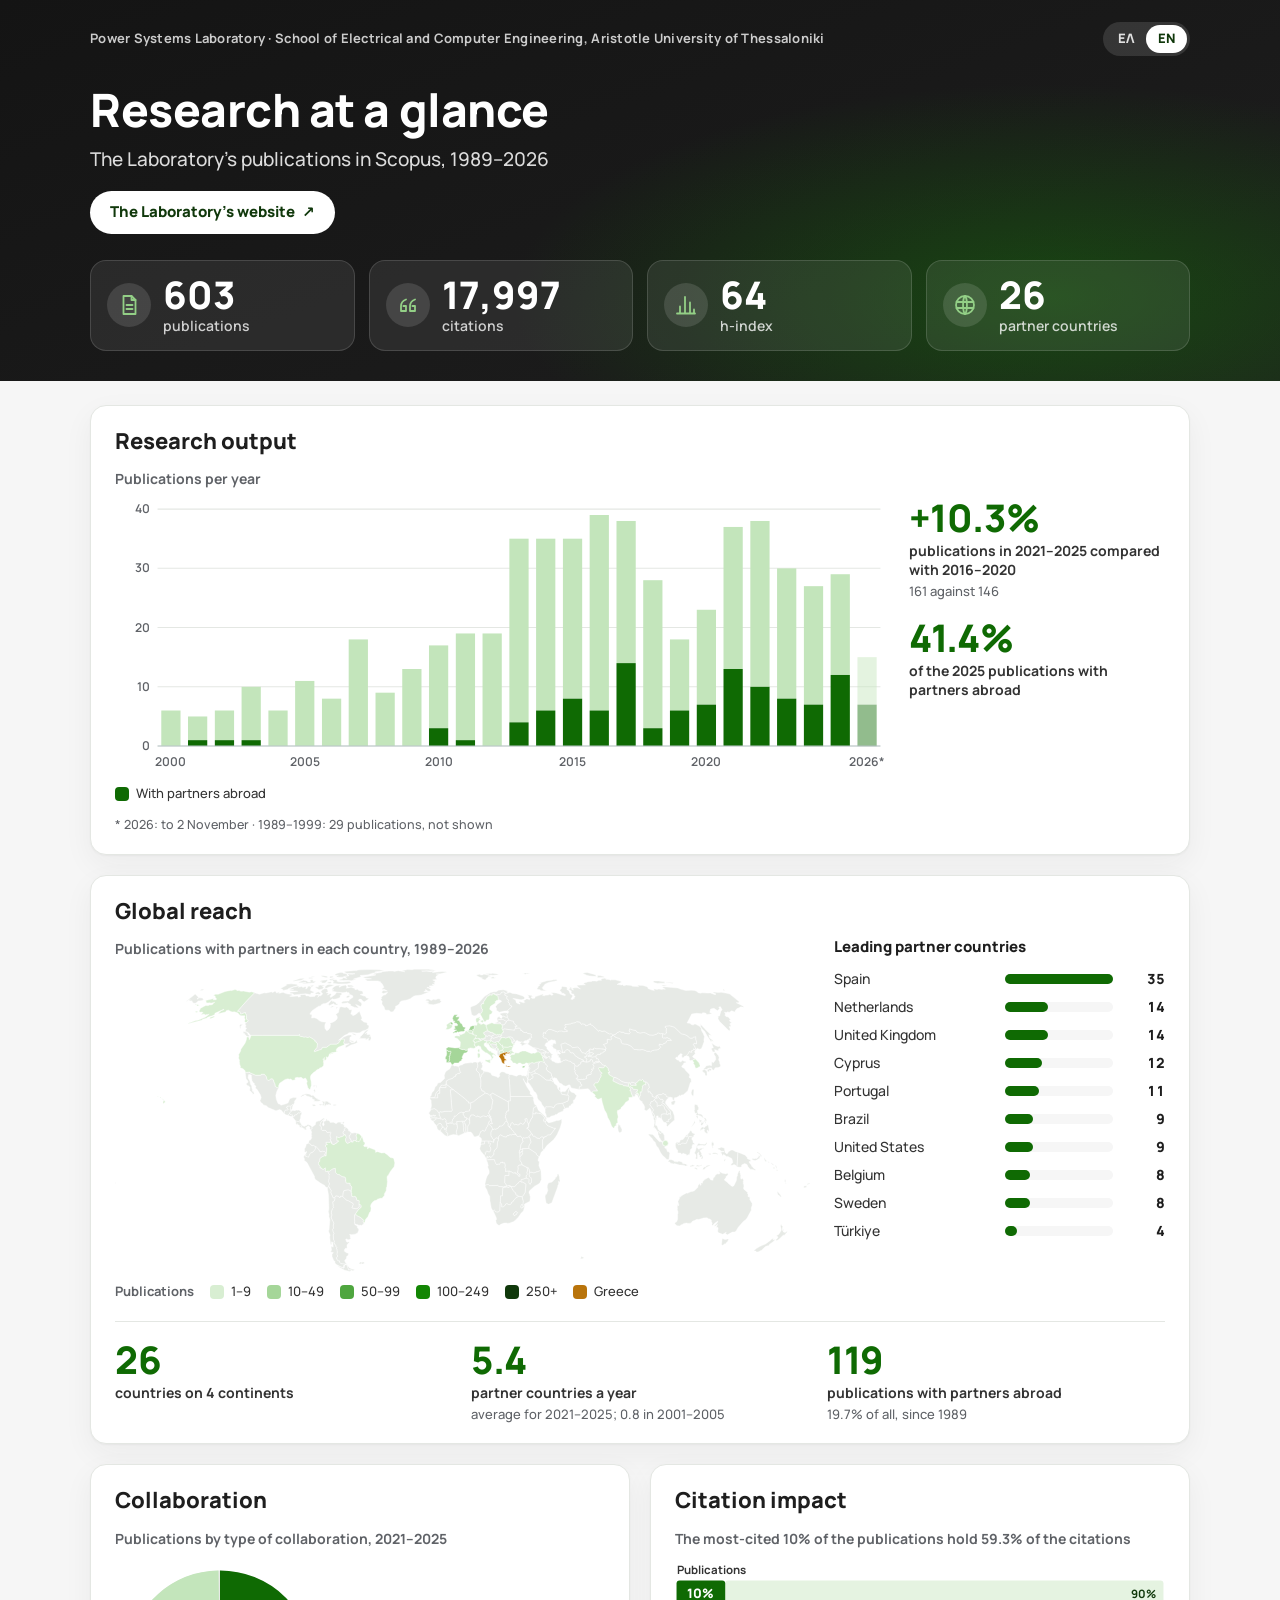
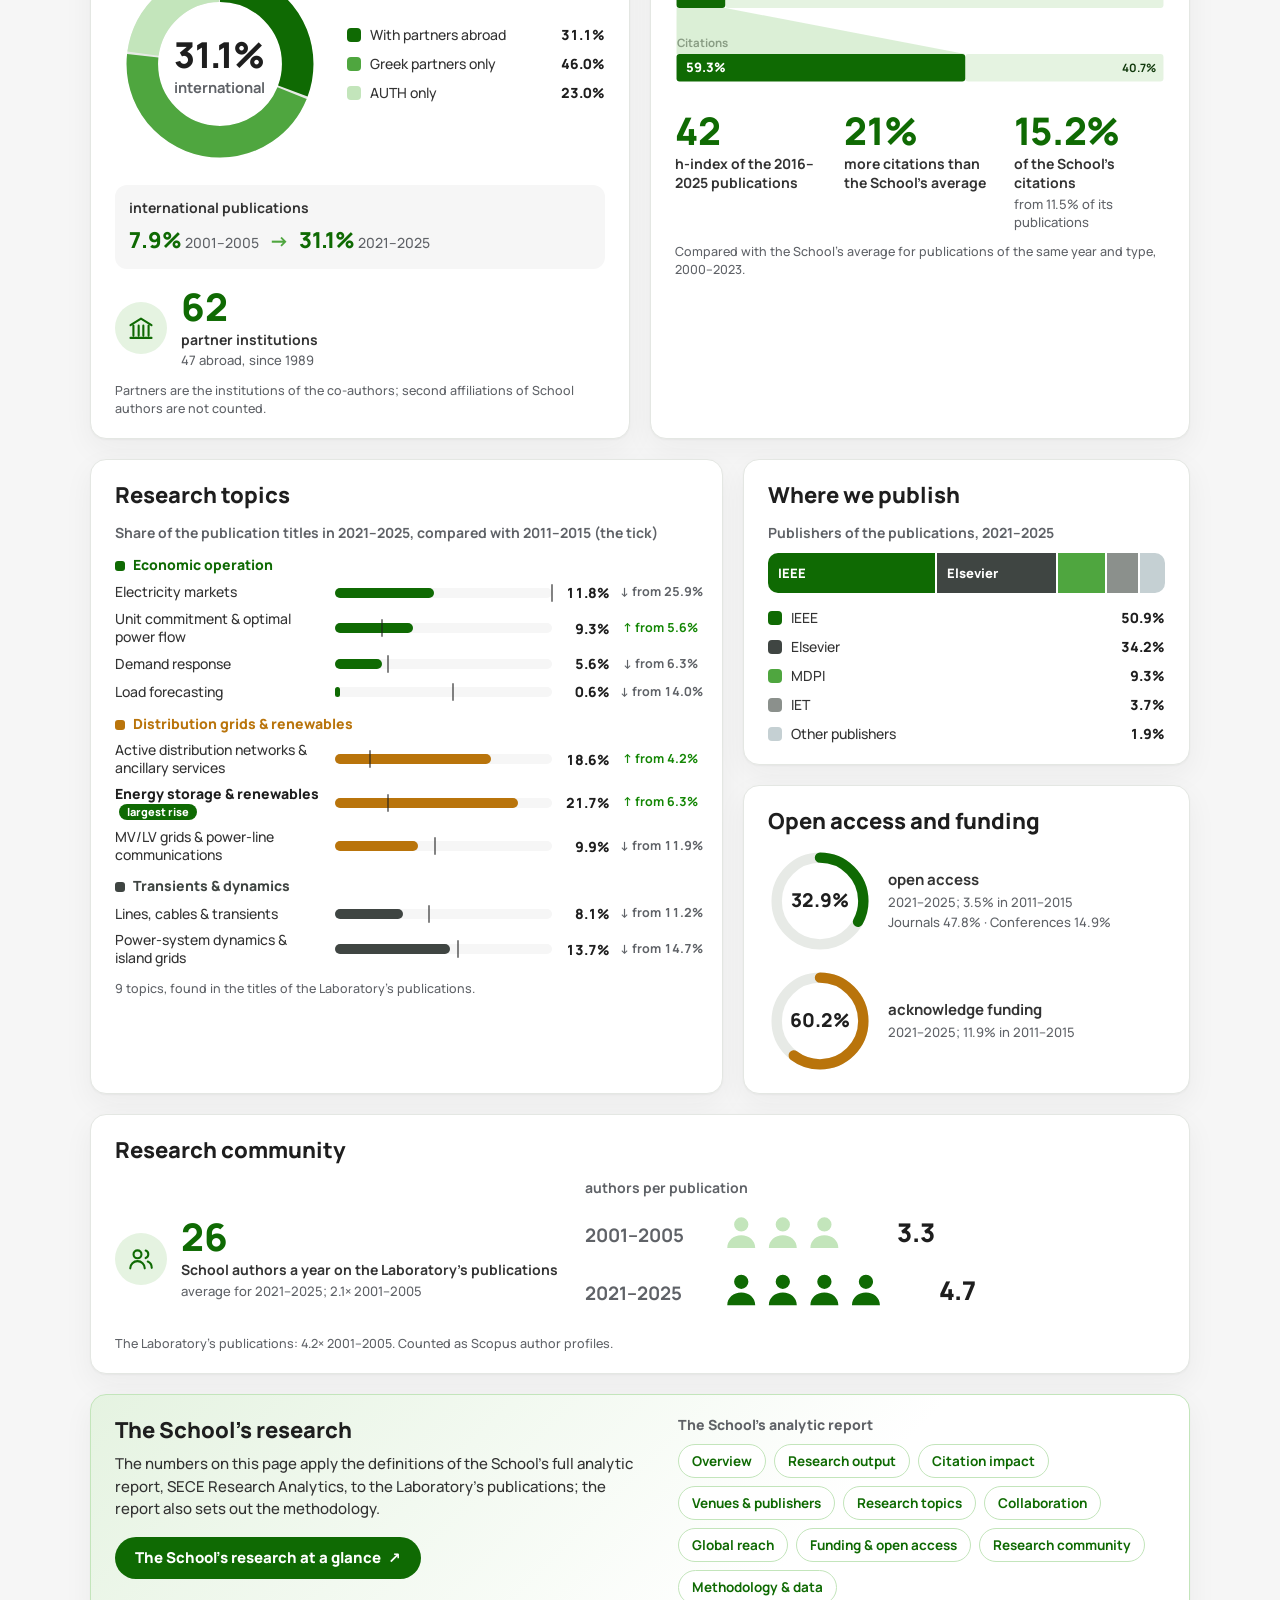
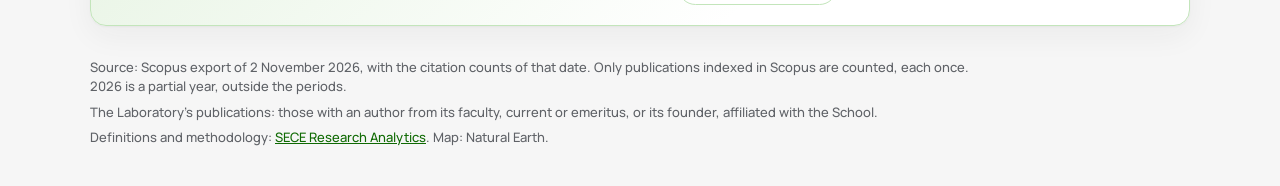
==== en/index.html @ d6719a48 "Publish the Power Systems Laboratory's Research at a glance page (Scopus export of 2 November 2026)" ====
<!doctype html>
<html lang="en" data-el="../" data-en="./" data-glance="psl">
<head>
<meta charset="utf-8">
<meta name="viewport" content="width=device-width, initial-scale=1">
<title>Research at a glance · Power Systems Laboratory, AUTH</title>
<meta name="description" content="The research of the Power Systems Laboratory, Aristotle University of Thessaloniki, in numbers: publications, citations, collaboration, topics and open access, from Scopus data.">
<link rel="canonical" href="https://georgekrd.github.io/PSL-Research-at-a-glance/en/">
<link rel="alternate" hreflang="el" href="https://georgekrd.github.io/PSL-Research-at-a-glance/">
<link rel="alternate" hreflang="en" href="https://georgekrd.github.io/PSL-Research-at-a-glance/en/">
<link rel="alternate" hreflang="x-default" href="https://georgekrd.github.io/PSL-Research-at-a-glance/">
<meta property="og:type" content="website">
<meta property="og:title" content="Research at a glance · Power Systems Laboratory, AUTH">
<meta property="og:description" content="The research of the Power Systems Laboratory, Aristotle University of Thessaloniki, in numbers: publications, citations, collaboration, topics and open access, from Scopus data.">
<meta property="og:url" content="https://georgekrd.github.io/PSL-Research-at-a-glance/en/">
<meta name="theme-color" content="#1e1e1e">
<link rel="icon" href="../assets/favicon.svg" type="image/svg+xml">
<link rel="stylesheet" href="../assets/glance.css">
<link rel="stylesheet" href="../assets/theme.css"><script>
/* ?lang=el or ?lang=en opens that language; ?embed=1 drops the page title (for a page that embeds this one). */
(function () {
  var q = new URLSearchParams(location.search), want = q.get("lang"), root = document.documentElement;
  if ((want === "el" || want === "en") && want !== root.lang) {
    q.delete("lang");
    var s = q.toString();
    location.replace(new URL(root.getAttribute("data-" + want), location.href).href + (s ? "?" + s : "") + location.hash);
  }
  if (q.get("embed") === "1") root.className += " embed";
})();
</script>
</head>
<body>
<header class="hero">
  <div class="wrap">
    <div class="hero-bar">
      <p class="eyebrow">Power Systems Laboratory · School of Electrical and Computer Engineering, Aristotle University of Thessaloniki</p>
      <nav class="lang-switch" aria-label="Language">
        <a href="../" hreflang="el" lang="el">ΕΛ</a>
        <a href="./" hreflang="en" lang="en" aria-current="page">EN</a>
      </nav>
    </div>
    <div class="hero-title">
      <h1>Research at a glance</h1>
      <p class="lead">The Laboratory&#39;s publications in Scopus, 1989–2026</p>
      <a class="btn btn-hero" href="https://power.ece.auth.gr/en/home-english/" target="_blank" rel="noopener">The Laboratory&#39;s website<span aria-hidden="true"> ↗</span></a>
    </div>
    <ul class="kpis">
      <li class="kpi"><span class="kpi-icon" aria-hidden="true"><svg viewBox="0 0 24 24" fill="none" stroke="currentColor" stroke-width="1.8" stroke-linecap="round" stroke-linejoin="round"><path d="M6.5 3h8l4 4v14h-12z"/><path d="M14.5 3v4h4M9.5 12h6M9.5 16h6"/></svg></span><span class="kpi-value">603</span><span class="kpi-label">publications</span></li>
      <li class="kpi"><span class="kpi-icon" aria-hidden="true"><svg viewBox="0 0 24 24" fill="none" stroke="currentColor" stroke-width="1.8" stroke-linecap="round" stroke-linejoin="round"><path d="M10 6.5C6.9 7.6 5 10 5 13.3V18h5v-5H7.4M19 6.5c-3.1 1.1-5 3.5-5 6.8V18h5v-5h-2.6"/></svg></span><span class="kpi-value">17,997</span><span class="kpi-label">citations</span></li>
      <li class="kpi"><span class="kpi-icon" aria-hidden="true"><svg viewBox="0 0 24 24" fill="none" stroke="currentColor" stroke-width="1.8" stroke-linecap="round" stroke-linejoin="round"><path d="M3 20.5h18M6 20.5v-7M11 20.5V4M16 20.5v-11M20 20.5v-4"/></svg></span><span class="kpi-value">64</span><span class="kpi-label">h-index</span></li>
      <li class="kpi"><span class="kpi-icon" aria-hidden="true"><svg viewBox="0 0 24 24" fill="none" stroke="currentColor" stroke-width="1.8" stroke-linecap="round" stroke-linejoin="round"><circle cx="12" cy="12" r="9"/><path d="M3.5 9h17M3.5 15h17M12 3c2.6 2.6 2.6 15.4 0 18M12 3c-2.6 2.6-2.6 15.4 0 18"/></svg></span><span class="kpi-value">26</span><span class="kpi-label">partner countries</span></li>
    </ul>
  </div>
</header>

<main class="wrap grid">
  <section class="card span-12" id="output" aria-labelledby="h-output">
    <div class="card-head"><h2 id="h-output">Research output</h2></div>
    <div class="split split-output">
      <figure class="figure">
        <figcaption class="fig-title">Publications per year</figcaption>
        <svg class="chart chart-years" viewBox="0 0 760 272" role="img" aria-label="Publications per year" xmlns="http://www.w3.org/2000/svg"><line class="gridline" x1="42" x2="756" y1="244.0" y2="244.0"/><text class="tick" x="35" y="248.0" text-anchor="end">0</text><line class="gridline" x1="42" x2="756" y1="185.5" y2="185.5"/><text class="tick" x="35" y="189.5" text-anchor="end">10</text><line class="gridline" x1="42" x2="756" y1="127.0" y2="127.0"/><text class="tick" x="35" y="131.0" text-anchor="end">20</text><line class="gridline" x1="42" x2="756" y1="68.5" y2="68.5"/><text class="tick" x="35" y="72.5" text-anchor="end">30</text><line class="gridline" x1="42" x2="756" y1="10.0" y2="10.0"/><text class="tick" x="35" y="14.0" text-anchor="end">40</text><g class="bar"><title>2000: 6 publications, 0 with partners abroad (0.0%)</title><rect class="rest" x="45.7" y="208.9" width="19.0" height="35.1"/><rect class="intl" x="45.7" y="244.0" width="19.0" height="0.0"/></g><text class="tick" x="55.2" y="264" text-anchor="middle">2000</text><g class="bar"><title>2001: 5 publications, 1 with partners abroad (20.0%)</title><rect class="rest" x="72.1" y="214.8" width="19.0" height="23.4"/><rect class="intl" x="72.1" y="238.2" width="19.0" height="5.8"/></g><g class="bar"><title>2002: 6 publications, 1 with partners abroad (16.7%)</title><rect class="rest" x="98.6" y="208.9" width="19.0" height="29.2"/><rect class="intl" x="98.6" y="238.2" width="19.0" height="5.8"/></g><g class="bar"><title>2003: 10 publications, 1 with partners abroad (10.0%)</title><rect class="rest" x="125.0" y="185.5" width="19.0" height="52.6"/><rect class="intl" x="125.0" y="238.2" width="19.0" height="5.8"/></g><g class="bar"><title>2004: 6 publications, 0 with partners abroad (0.0%)</title><rect class="rest" x="151.5" y="208.9" width="19.0" height="35.1"/><rect class="intl" x="151.5" y="244.0" width="19.0" height="0.0"/></g><g class="bar"><title>2005: 11 publications, 0 with partners abroad (0.0%)</title><rect class="rest" x="177.9" y="179.7" width="19.0" height="64.3"/><rect class="intl" x="177.9" y="244.0" width="19.0" height="0.0"/></g><text class="tick minor" x="187.4" y="264" text-anchor="middle">2005</text><g class="bar"><title>2006: 8 publications, 0 with partners abroad (0.0%)</title><rect class="rest" x="204.4" y="197.2" width="19.0" height="46.8"/><rect class="intl" x="204.4" y="244.0" width="19.0" height="0.0"/></g><g class="bar"><title>2007: 18 publications, 0 with partners abroad (0.0%)</title><rect class="rest" x="230.8" y="138.7" width="19.0" height="105.3"/><rect class="intl" x="230.8" y="244.0" width="19.0" height="0.0"/></g><g class="bar"><title>2008: 9 publications, 0 with partners abroad (0.0%)</title><rect class="rest" x="257.3" y="191.3" width="19.0" height="52.6"/><rect class="intl" x="257.3" y="244.0" width="19.0" height="0.0"/></g><g class="bar"><title>2009: 13 publications, 0 with partners abroad (0.0%)</title><rect class="rest" x="283.7" y="167.9" width="19.0" height="76.0"/><rect class="intl" x="283.7" y="244.0" width="19.0" height="0.0"/></g><g class="bar"><title>2010: 17 publications, 3 with partners abroad (17.6%)</title><rect class="rest" x="310.1" y="144.6" width="19.0" height="81.9"/><rect class="intl" x="310.1" y="226.4" width="19.0" height="17.6"/></g><text class="tick" x="319.7" y="264" text-anchor="middle">2010</text><g class="bar"><title>2011: 19 publications, 1 with partners abroad (5.3%)</title><rect class="rest" x="336.6" y="132.8" width="19.0" height="105.3"/><rect class="intl" x="336.6" y="238.2" width="19.0" height="5.8"/></g><g class="bar"><title>2012: 19 publications, 0 with partners abroad (0.0%)</title><rect class="rest" x="363.0" y="132.8" width="19.0" height="111.2"/><rect class="intl" x="363.0" y="244.0" width="19.0" height="0.0"/></g><g class="bar"><title>2013: 35 publications, 4 with partners abroad (11.4%)</title><rect class="rest" x="389.5" y="39.2" width="19.0" height="181.3"/><rect class="intl" x="389.5" y="220.6" width="19.0" height="23.4"/></g><g class="bar"><title>2014: 35 publications, 6 with partners abroad (17.1%)</title><rect class="rest" x="415.9" y="39.2" width="19.0" height="169.7"/><rect class="intl" x="415.9" y="208.9" width="19.0" height="35.1"/></g><g class="bar"><title>2015: 35 publications, 8 with partners abroad (22.9%)</title><rect class="rest" x="442.4" y="39.2" width="19.0" height="157.9"/><rect class="intl" x="442.4" y="197.2" width="19.0" height="46.8"/></g><text class="tick minor" x="451.9" y="264" text-anchor="middle">2015</text><g class="bar"><title>2016: 39 publications, 6 with partners abroad (15.4%)</title><rect class="rest" x="468.8" y="15.8" width="19.0" height="193.1"/><rect class="intl" x="468.8" y="208.9" width="19.0" height="35.1"/></g><g class="bar"><title>2017: 38 publications, 14 with partners abroad (36.8%)</title><rect class="rest" x="495.3" y="21.7" width="19.0" height="140.4"/><rect class="intl" x="495.3" y="162.1" width="19.0" height="81.9"/></g><g class="bar"><title>2018: 28 publications, 3 with partners abroad (10.7%)</title><rect class="rest" x="521.7" y="80.2" width="19.0" height="146.2"/><rect class="intl" x="521.7" y="226.4" width="19.0" height="17.6"/></g><g class="bar"><title>2019: 18 publications, 6 with partners abroad (33.3%)</title><rect class="rest" x="548.1" y="138.7" width="19.0" height="70.2"/><rect class="intl" x="548.1" y="208.9" width="19.0" height="35.1"/></g><g class="bar"><title>2020: 23 publications, 7 with partners abroad (30.4%)</title><rect class="rest" x="574.6" y="109.4" width="19.0" height="93.6"/><rect class="intl" x="574.6" y="203.1" width="19.0" height="41.0"/></g><text class="tick" x="584.1" y="264" text-anchor="middle">2020</text><g class="bar"><title>2021: 37 publications, 13 with partners abroad (35.1%)</title><rect class="rest" x="601.0" y="27.6" width="19.0" height="140.4"/><rect class="intl" x="601.0" y="167.9" width="19.0" height="76.0"/></g><g class="bar"><title>2022: 38 publications, 10 with partners abroad (26.3%)</title><rect class="rest" x="627.5" y="21.7" width="19.0" height="163.8"/><rect class="intl" x="627.5" y="185.5" width="19.0" height="58.5"/></g><g class="bar"><title>2023: 30 publications, 8 with partners abroad (26.7%)</title><rect class="rest" x="653.9" y="68.5" width="19.0" height="128.7"/><rect class="intl" x="653.9" y="197.2" width="19.0" height="46.8"/></g><g class="bar"><title>2024: 27 publications, 7 with partners abroad (25.9%)</title><rect class="rest" x="680.4" y="86.1" width="19.0" height="117.0"/><rect class="intl" x="680.4" y="203.1" width="19.0" height="41.0"/></g><g class="bar"><title>2025: 29 publications, 12 with partners abroad (41.4%)</title><rect class="rest" x="706.8" y="74.3" width="19.0" height="99.5"/><rect class="intl" x="706.8" y="173.8" width="19.0" height="70.2"/></g><g class="bar partial"><title>2026 (to 2 November): 15 publications, 7 with partners abroad</title><rect class="rest" x="733.3" y="156.2" width="19.0" height="46.8"/><rect class="intl" x="733.3" y="203.1" width="19.0" height="41.0"/></g><text class="tick" x="742.8" y="264" text-anchor="middle">2026*</text><line class="axis" x1="42" x2="756" y1="244.0" y2="244.0"/></svg>
        <ul class="legend">
          <li><span class="swatch intl"></span>With partners abroad</li>
        </ul>
        <p class="note">* 2026: to 2 November · 1989–1999: 29 publications, not shown</p>
      </figure>
      <div class="stats stats-stack">
<div class="stat"><span class="stat-value">+10.3%</span><span class="stat-label">publications in 2021–2025 compared with 2016–2020</span><span class="stat-sub">161 against 146</span></div><div class="stat"><span class="stat-value">41.4%</span><span class="stat-label">of the 2025 publications with partners abroad</span></div>      </div>
    </div>
  </section>

  <section class="card span-12" id="reach" aria-labelledby="h-reach">
    <div class="card-head"><h2 id="h-reach">Global reach</h2></div>
    <div class="split split-geo">
      <figure class="figure">
        <figcaption class="fig-title">Publications with partners in each country, 1989–2026</figcaption>
        <div class="map-wrap"><svg class="chart chart-map" viewBox="0 0 1000 435.1" role="img" aria-label="World map of the Laboratory&#x27;s 26 partner countries, shaded by the number of joint publications" xmlns="http://www.w3.org/2000/svg"><g class="land"><path d="M674.4,133.1 678.9,134.2 680.6,133.2 681.6,133.8 682.1,132.3 683.7,132.4 684.0,130.6 684.8,129.4 686.4,130.2 686.4,131.2 687.2,131.3 687.6,134.1 688.9,135.1 692.0,132.7 696.6,132.9 697.3,133.8 689.0,135.9 687.8,137.3 689.4,140.3 688.4,141.7 688.8,142.9 688.3,144.1 685.7,144.0 687.2,146.2 685.7,147.0 684.9,149.0 685.4,151.0 684.6,151.9 681.5,152.0 681.4,152.9 679.4,152.9 678.2,154.8 678.6,157.6 675.3,158.9 673.4,158.6 673.0,159.3 671.3,158.9 668.7,159.4 663.9,157.7 665.9,154.8 665.3,152.7 663.2,152.1 661.4,147.4 662.2,145.6 660.9,145.1 661.6,138.7 664.5,139.9 666.4,139.5 666.7,138.0 668.7,137.5 670.0,136.5 670.0,133.9 672.0,133.3 672.2,132.1Z"/><path d="M535.7,274.5 545.8,274.2 547.3,278.6 549.0,281.3 551.8,280.6 553.3,281.1 554.5,278.4 556.2,278.2 556.4,277.7 557.8,277.7 557.5,278.8 560.9,278.8 561.5,282.1 561.2,286.1 562.2,287.3 561.9,291.2 565.6,290.5 566.9,290.6 567.1,291.7 567.0,297.1 561.2,297.1 560.8,307.4 564.3,312.2 559.2,313.5 552.5,313.0 550.6,311.5 539.0,311.8 537.3,310.4 535.5,310.3 532.5,311.4 532.3,309.4 533.9,302.1 535.5,297.8 538.1,294.3 538.4,291.9 538.3,290.0 536.1,284.9 537.1,282.9 535.7,277.6 534.3,275.6ZM535.5,271.3 534.9,273.6 534.2,273.9 533.5,271.5 535.5,269.5 536.5,270.6Z"/><path d="M554.3,121.8 553.4,124.2 552.3,125.7 551.9,125.5 551.8,124.8 550.3,123.7 549.9,122.2 550.3,118.9 549.6,117.4 550.6,115.8 550.8,116.4 551.4,116.1 552.7,117.3 553.2,121.0Z"/><path d="M641.0,176.0 641.5,175.9 641.7,176.8 643.8,176.3 647.7,176.4 652.6,170.1 653.3,171.2 653.9,173.8 652.5,173.8 652.6,176.0 653.1,176.4 651.9,177.1 652.1,178.4 651.0,181.8 642.6,180.1Z"/><path d="M335.1,427.4 337.1,429.7 340.8,431.6 344.4,432.3 343.9,433.9 341.7,434.0 340.1,432.9 336.1,432.9 333.6,426.0ZM344.7,356.3 344.9,367.5 348.7,370.3 348.8,372.5 350.7,374.0 350.8,375.6 349.1,379.7 345.5,381.5 340.4,382.2 337.5,381.8 338.5,383.8 338.5,386.2 339.3,387.9 338.0,389.0 335.5,389.4 332.7,388.3 331.9,389.1 333.0,392.3 335.0,393.3 336.2,392.3 337.3,394.0 335.2,395.0 333.7,397.0 334.0,401.9 331.6,401.9 330.1,403.6 330.0,406.0 333.1,408.3 335.7,409.0 335.7,411.8 333.3,413.6 332.8,417.3 331.0,418.5 330.4,420.0 332.3,423.3 334.5,425.1 325.0,424.0 323.3,422.2 322.6,419.8 321.0,420.0 319.8,418.9 318.4,415.6 319.9,414.2 320.0,412.2 319.2,410.6 319.7,407.8 319.3,403.6 318.5,401.7 319.4,401.1 318.8,399.9 317.4,399.3 317.9,397.9 316.4,396.7 314.8,393.0 315.6,392.3 314.2,388.4 313.9,382.1 315.2,380.9 313.7,377.8 313.0,374.8 314.5,372.6 313.8,369.9 314.7,366.7 314.1,363.7 313.3,363.1 311.0,357.5 312.0,354.1 311.2,350.9 311.7,347.9 312.9,344.9 314.5,342.8 313.5,341.5 313.9,340.5 313.1,335.0 315.8,333.4 316.3,330.0 315.9,329.2 317.8,326.2 321.5,327.0 323.4,329.4 324.2,326.8 327.3,326.9 333.5,332.9 335.8,333.4 342.4,337.1 343.0,338.6 340.9,343.6 346.9,345.0 349.0,344.4 351.1,341.9 351.2,339.0 352.5,338.4 354.1,340.3 354.3,342.9 350.6,346.0 348.0,349.2 345.0,353.7Z"/><path d="M621.3,128.5 620.3,128.6 618.9,126.2 617.8,126.2 613.1,123.7 613.1,122.1 612.5,121.0 616.0,120.5 617.7,121.9 617.3,122.7 618.9,123.8 618.3,124.8 620.8,126.3Z"/><path d="M671.2,413.4 672.5,414.4 674.7,414.8 673.4,416.8 669.6,417.0Z"/><path d="M883.1,388.5 881.2,392.3 879.7,393.5 878.0,396.1 877.6,395.2 874.5,397.4 872.6,397.1 873.4,389.4 874.2,387.9 877.7,389.3 881.7,388.3ZM833.7,361.9 831.1,362.7 828.6,365.7 824.5,366.1 822.4,365.5 818.5,366.0 816.3,367.7 815.6,367.6 812.3,369.6 808.6,369.4 805.3,366.7 806.0,364.8 808.1,363.7 809.5,360.2 809.5,353.1 810.1,351.2 809.8,348.1 809.0,346.8 809.3,344.3 808.4,340.3 809.3,341.7 809.1,338.6 810.7,340.9 811.1,339.2 809.9,334.6 812.1,330.3 812.2,328.3 813.8,326.0 813.5,328.5 815.1,326.2 821.6,322.5 822.9,322.3 823.5,322.7 829.0,320.1 830.6,320.2 833.6,319.2 838.4,314.4 839.1,311.3 841.5,308.5 842.2,311.3 843.5,310.7 842.8,309.1 843.9,307.5 845.0,308.3 845.8,305.8 848.4,302.9 849.9,302.3 850.0,301.4 851.2,301.8 851.4,301.0 854.1,300.1 855.9,301.6 857.2,303.5 860.6,303.8 860.3,302.0 862.0,299.4 863.4,298.6 863.1,297.7 864.6,295.9 866.4,294.7 867.8,295.1 870.2,294.5 870.4,292.8 868.5,291.8 870.0,291.3 873.1,293.4 875.3,294.3 876.2,293.9 877.8,294.9 881.3,293.7 882.3,295.3 880.1,298.3 879.1,298.5 879.2,299.8 876.9,303.0 877.0,303.9 880.9,306.8 883.7,309.8 885.8,310.7 886.0,311.7 888.5,312.8 890.5,311.7 894.2,304.1 894.4,299.7 895.8,296.6 895.5,295.5 897.4,291.0 898.6,289.8 899.2,291.4 899.1,293.4 899.7,293.8 899.7,295.2 900.4,296.9 900.1,299.9 900.7,302.4 902.7,301.2 904.5,303.9 903.9,305.3 904.1,309.7 904.7,310.1 904.9,312.9 904.3,314.6 904.7,316.8 910.4,321.5 909.8,322.3 910.9,324.4 911.0,327.9 912.3,327.2 913.0,328.6 913.8,328.1 913.3,331.6 916.8,337.5 916.7,340.1 915.3,344.0 915.6,346.8 909.4,358.4 907.0,361.3 904.3,362.9 896.8,371.5 893.3,377.3 891.2,378.4 888.2,378.5 881.1,382.5 878.3,380.5 879.5,378.8 874.4,381.8 867.8,379.2 867.1,377.2 867.8,373.1 867.1,371.7 864.7,371.4 866.2,369.8 866.6,367.3 864.4,369.6 861.8,370.2 866.7,364.9 867.4,362.5 862.1,366.4 860.0,369.0 858.5,367.6 859.3,365.9 857.6,362.3 858.4,361.6 855.6,359.6 853.8,359.5 851.8,357.9 846.9,358.2 839.6,360.5 837.1,360.2Z"/><path d="M542.3,98.4 542.2,99.7 540.8,99.7 541.3,100.4 540.2,103.0 538.0,103.1 536.8,103.8 531.1,102.7 530.4,101.6 528.0,102.1 527.7,102.8 523.7,101.6 524.0,100.3 524.7,100.1 526.0,101.0 526.3,100.2 528.6,100.3 530.3,99.7 532.3,100.5 532.1,97.9 532.9,97.5 533.7,96.0 535.6,97.0 537.8,95.5 539.8,96.5 540.9,96.3 542.1,96.9Z"/><path d="M618.5,128.2 616.9,126.7 616.3,125.4 618.9,126.2 620.3,128.6ZM620.1,118.6 622.2,120.6 623.4,120.8 625.0,118.6 628.4,122.7 629.6,122.8 630.5,123.7 628.5,123.9 628.2,127.6 627.4,128.4 627.7,130.0 627.1,130.1 625.2,128.4 625.8,126.8 624.9,125.9 623.9,126.1 621.3,128.5 620.8,126.3 618.3,124.8 618.9,123.8 617.3,122.7 617.7,121.9 616.0,120.5 616.5,119.9 620.0,121.1 620.3,120.7 618.8,118.9Z"/><path d="M585.6,262.9 586.4,266.0 583.6,269.6 582.4,269.7 582.3,265.8 581.6,264.3 583.3,264.6 584.2,262.7Z"/><path d="M507.6,234.7 505.2,235.1 504.5,232.9 504.7,225.4 504.1,224.7 504.0,223.1 502.2,221.0 502.5,219.3 503.5,218.9 504.0,217.5 505.4,217.2 507.0,215.3 508.0,215.3 510.1,217.1 510.6,220.2 510.1,221.5 510.4,222.3 508.2,225.4 507.6,227.4Z"/><path d="M484.9,221.3 484.7,219.4 485.5,218.1 485.4,217.0 487.6,214.3 488.1,212.0 488.8,211.2 490.2,211.7 491.3,211.0 494.4,207.7 497.0,206.3 498.6,205.9 499.3,206.5 501.0,206.5 501.2,209.5 502.8,211.7 502.9,213.3 506.1,214.0 506.0,216.2 505.4,217.2 504.0,217.5 503.5,218.9 502.5,219.3 498.8,219.0 497.9,219.5 491.8,219.4 492.1,223.7 490.2,222.9 488.9,223.0 487.9,223.8Z"/><path d="M754.6,183.2 754.9,185.6 753.9,185.1 754.5,187.7 752.2,182.8 750.8,180.9 748.2,180.7 748.7,182.1 748.1,183.9 746.9,183.3 746.6,183.8 744.6,183.2 742.4,178.0 742.5,176.1 740.7,175.2 741.1,174.0 742.5,172.8 740.2,171.0 740.8,168.8 743.2,170.2 744.5,170.4 745.2,172.7 752.1,173.6 751.3,176.4 750.2,176.6 749.6,178.5 751.4,180.2 751.5,178.1 752.3,178.1Z"/><path d="M287.5,173.0 288.1,175.7 287.8,177.6 287.1,177.8 286.7,175.9 285.8,175.0 286.7,172.9ZM289.9,170.7 289.4,170.3 289.8,168.6 288.8,166.9 290.7,168.4ZM288.6,167.5 288.5,168.4 285.4,168.9 285.5,167.7Z"/><path d="M547.6,115.9 545.2,114.7 541.9,111.4 539.9,108.9 540.4,107.6 541.3,108.3 541.8,107.7 543.0,107.6 549.1,108.8 548.6,110.2 549.9,111.5 549.6,113.0 547.8,114.2Z"/><path d="M566.7,73.3 569.3,74.1 569.8,74.9 571.0,74.5 573.4,75.2 573.9,76.7 573.5,77.5 576.4,80.1 576.3,80.6 578.9,82.0 578.1,82.7 575.7,82.9 577.3,85.9 575.2,86.1 574.6,86.7 574.7,88.3 561.7,86.5 559.8,86.5 557.4,87.5 556.3,84.7 557.7,84.0 556.5,80.3 558.8,80.3 561.2,79.1 561.6,77.4 563.4,76.4 563.0,75.0Z"/><path d="M253.1,197.1 253.5,196.5 253.9,196.8 255.2,194.9 256.2,195.3 254.7,201.3 252.9,203.4 252.1,203.4Z"/><path d="M305.6,290.7 309.1,290.9 309.7,289.9 313.5,287.4 317.1,286.8 317.3,292.7 320.5,295.6 323.6,296.2 324.8,297.4 328.0,299.0 329.7,299.0 331.4,299.9 332.4,304.2 331.6,304.2 332.9,308.0 338.3,308.2 338.4,311.3 340.0,312.3 340.8,314.3 339.9,318.3 340.4,320.1 339.6,320.8 339.4,319.8 336.7,318.1 334.1,318.1 329.4,319.0 328.4,321.9 327.8,327.6 327.3,326.9 324.2,326.8 323.4,329.4 321.5,327.0 317.8,326.2 315.9,329.2 314.0,329.6 310.4,321.5 311.0,318.3 309.4,316.9 308.7,314.6 307.2,312.3 308.6,308.8 307.1,306.1 307.7,305.0 307.1,303.8 308.0,302.1 307.8,297.1 308.4,296.0Z"/><path d="M824.2,237.4 824.0,241.0 822.7,240.9 822.1,242.0 820.8,240.4Z"/><path d="M748.4,164.5 749.7,165.5 750.0,167.5 745.4,167.4 743.8,167.9 741.1,166.7 740.9,166.0 742.2,163.6 743.5,162.8 747.0,163.6Z"/><path d="M580.9,327.1 576.8,329.5 574.3,331.9 572.3,335.3 570.8,335.6 569.9,338.2 568.2,339.0 566.0,338.8 563.6,337.5 562.2,338.2 561.5,339.8 558.7,342.3 556.7,342.6 556.2,341.4 556.5,339.4 555.0,336.3 554.3,335.8 554.7,326.3 557.4,326.2 557.9,314.5 564.2,313.3 565.3,314.6 567.1,313.4 570.0,312.9 572.3,317.9 575.3,321.5 576.4,321.9 577.1,325.1 579.2,325.6Z"/><path d="M576.9,238.1 575.9,238.4 572.0,238.0 569.7,239.2 568.5,238.5 565.4,240.1 564.2,239.8 562.9,242.0 558.8,241.0 554.7,238.7 553.2,239.8 552.1,241.4 551.9,243.7 548.1,243.0 546.5,244.7 545.0,247.7 544.6,245.3 543.3,244.2 540.7,239.7 540.6,237.4 540.8,234.8 542.8,230.9 545.2,230.7 545.7,229.9 546.8,230.7 550.4,229.4 553.0,227.0 552.7,225.9 556.2,225.8 558.8,224.3 560.8,220.7 562.2,219.4 563.9,218.8 564.3,220.2 565.9,222.3 565.7,226.0 570.4,229.6 570.5,230.7 573.6,233.8 574.3,235.7 576.4,237.0Z"/><path d="M186.6,93.9 186.7,93.0 184.5,92.5 184.6,90.8 185.2,90.0 190.7,91.5 191.3,94.1 193.0,95.4 193.1,97.2 191.6,97.6 188.3,96.2 188.2,95.0ZM179.6,84.2 179.7,82.8 179.1,81.8 180.4,79.5 181.2,79.9 183.7,79.6 180.6,83.1 181.1,85.6 180.2,85.6ZM188.0,87.1 189.5,85.2 187.2,83.8 188.4,81.3 187.0,79.1 188.1,77.5 190.4,76.0 191.7,74.1 189.0,72.2 189.3,66.6 187.6,64.0 187.6,62.5 180.9,65.1 179.9,61.8 178.3,61.0 176.1,60.9 190.7,44.4 200.8,34.1 208.1,36.3 214.5,34.3 217.3,34.6 225.8,32.7 226.2,33.9 228.3,33.2 230.0,31.9 231.2,32.2 232.5,34.7 237.0,32.8 235.5,34.9 238.5,34.5 240.0,33.7 242.4,33.8 244.7,35.0 248.8,36.0 253.6,36.3 255.4,37.7 251.2,39.1 254.7,39.7 263.0,38.8 264.0,40.5 267.4,39.1 266.1,37.9 268.2,37.0 272.8,36.6 274.1,37.2 275.1,38.7 277.7,38.5 280.6,39.8 287.4,39.4 288.3,37.7 290.6,37.2 293.3,38.1 291.5,40.8 294.3,38.5 296.0,38.6 298.8,35.8 297.7,34.1 296.0,33.0 298.3,30.0 302.1,28.1 304.5,28.5 305.8,29.7 306.6,32.7 303.9,34.1 307.5,34.6 305.6,37.5 309.9,35.3 311.3,37.1 309.4,39.1 310.4,41.0 316.8,36.6 318.8,33.6 324.6,34.2 326.6,35.6 326.0,36.9 323.5,38.4 324.2,39.9 323.2,41.3 317.8,43.2 314.5,43.7 312.8,42.8 306.5,47.9 302.8,49.8 299.5,50.0 297.0,51.3 295.8,53.1 293.0,53.5 284.5,59.2 282.3,61.5 280.3,65.0 283.4,65.5 282.9,70.6 286.5,70.0 290.2,71.3 292.0,72.4 293.0,73.9 297.5,76.0 303.8,76.5 302.3,79.1 301.8,82.2 302.1,85.7 304.6,88.7 306.8,87.6 309.4,84.4 310.1,79.6 309.1,77.9 313.5,76.5 317.1,74.4 319.3,72.2 319.9,70.2 319.4,67.6 317.6,65.4 321.7,62.3 322.0,59.6 323.4,55.0 325.3,54.3 331.0,55.4 333.2,54.6 336.9,57.3 337.1,58.5 341.1,58.7 339.2,64.9 341.2,65.4 342.2,67.2 346.2,65.5 351.7,60.8 355.5,70.9 353.9,72.8 358.0,76.3 361.6,77.1 362.8,78.1 363.0,80.7 364.8,81.1 365.4,82.2 364.6,85.7 360.5,88.0 356.1,89.1 352.3,91.7 348.0,92.2 342.9,91.5 336.6,91.7 333.9,94.0 330.3,95.4 321.6,102.5 323.9,102.0 329.2,97.8 335.2,95.2 339.0,94.9 340.8,96.4 337.8,98.6 337.8,104.4 340.6,106.0 344.9,105.5 348.4,101.9 347.9,104.3 349.3,105.4 345.6,107.5 339.5,109.4 333.2,113.0 331.4,112.8 332.0,110.1 337.1,107.4 330.1,107.9 328.9,106.1 330.2,101.8 329.3,100.8 327.5,101.4 326.9,100.5 324.3,102.9 321.5,106.9 319.4,107.5 318.9,108.3 310.4,108.4 304.1,112.8 299.2,112.8 297.9,113.3 297.9,115.2 294.1,116.8 291.3,117.4 287.8,119.1 286.3,118.1 290.5,113.0 291.3,107.2 289.2,105.7 289.7,105.2 288.8,104.8 288.6,103.5 287.3,103.8 287.2,102.3 280.1,97.8 277.5,98.7 274.0,97.9 271.8,98.3 269.8,97.4 265.8,96.7 265.3,96.1 265.6,94.4 264.7,94.4 264.2,95.6 195.3,95.6 191.3,91.1 187.6,89.8ZM287.6,34.9 292.4,32.9 295.0,34.1 295.9,35.7 293.9,36.7 291.6,35.9 289.6,36.2ZM286.3,33.2 285.2,34.4 281.6,34.6 282.1,35.7 280.7,36.7 274.0,35.5 256.9,37.3 256.8,36.0 254.5,35.2 252.4,35.6 251.5,33.4 262.9,32.3 259.3,31.6 251.7,31.8 251.4,30.8 257.2,29.7 254.0,29.7 251.0,29.0 256.9,26.0 263.8,24.4 265.5,24.9 263.4,26.1 268.7,25.3 270.4,26.6 273.8,25.3 275.0,26.2 274.5,28.8 276.5,27.7 277.3,25.0 279.4,24.6 282.5,26.1 280.9,30.6ZM301.2,23.9 298.3,25.2 300.6,26.4 298.5,28.8 294.3,29.8 292.4,29.6 291.8,28.6 288.2,26.5 288.9,25.6 292.8,26.0 291.9,24.2 295.3,23.0 297.3,23.5 301.2,23.2ZM260.4,24.6 253.6,26.5 249.4,28.3 248.3,29.5 241.6,30.8 241.6,29.6 238.1,28.2 246.8,23.4 246.4,21.8 253.7,21.4 261.1,22.1 263.6,23.9ZM282.1,23.6 284.9,23.5 286.0,24.1 282.8,25.8 281.1,24.0ZM278.6,20.4 269.4,21.5 269.9,20.7 275.1,19.5 265.7,19.9 263.4,19.4 271.1,16.2 275.9,17.1 278.0,18.6 281.3,18.7 280.7,16.3 283.4,15.4 285.2,15.7 284.7,17.8 288.8,17.5 288.1,18.7 285.8,20.0ZM296.8,19.8 298.1,18.3 294.7,18.5 296.3,16.6 305.2,15.6 305.7,16.8 302.2,20.0 298.7,20.2ZM272.6,13.3 270.3,15.2 267.9,16.1 257.5,17.7 255.4,17.1 266.5,13.6ZM280.4,12.3 283.5,12.1 285.9,12.5 284.5,13.2 280.1,13.9 278.0,13.1ZM309.0,11.3 309.8,10.3 313.1,10.6 314.7,11.4 313.3,12.3 310.0,12.8 308.9,12.2ZM302.6,12.4 300.2,11.6 295.9,11.5 298.5,10.8 296.8,10.2 297.6,9.3 305.4,10.5 305.5,12.7ZM284.9,10.4 287.8,11.0 281.7,11.5 282.1,11.1ZM342.6,105.0 341.6,105.3 338.7,103.9 338.4,102.8 339.6,101.8 340.1,103.4 344.1,103.7ZM362.1,93.8 364.1,94.6 365.5,93.9 367.7,94.8 366.3,97.1 368.2,96.6 368.5,100.3 366.8,103.1 364.1,102.6 365.2,100.0 364.6,99.6 361.1,102.3 359.6,102.2 361.7,100.7 359.5,99.9 352.0,100.0 351.8,99.1 353.7,98.0 352.8,97.1 355.4,95.2 359.3,90.2 361.3,88.4 363.7,87.3 364.8,87.5 359.9,93.0 361.8,92.0 363.3,92.7ZM345.7,95.3 342.8,94.3 340.9,92.9 341.9,92.6 344.9,93.4 347.0,94.7 346.9,95.3ZM318.0,56.8 318.0,55.7 319.4,54.8 320.2,54.9 320.5,55.5 318.9,57.0ZM310.4,55.4 310.3,54.6 312.6,53.3 315.7,53.3 311.9,55.5ZM320.9,50.9 318.5,51.8 315.3,51.1 314.8,49.8 307.7,52.9 307.9,51.2 304.7,51.5 307.4,50.0 311.2,45.2 312.7,45.4 312.4,46.6 313.7,46.2 318.6,48.8 318.1,50.2 319.8,50.0ZM336.8,38.0 338.1,38.8 337.1,40.3 335.2,41.2 332.7,41.3 332.9,39.9 334.7,38.4ZM349.3,29.0 350.6,30.8 355.1,31.8 356.4,32.9 357.2,35.5 352.6,36.8 356.9,38.6 360.0,39.2 362.0,41.8 365.3,42.0 363.8,44.0 358.6,47.3 356.4,46.0 354.1,43.3 351.1,43.7 350.1,45.3 354.8,49.0 355.0,51.9 353.4,54.0 346.2,50.9 350.0,55.1 349.9,56.1 344.3,55.0 340.2,53.3 338.1,51.9 339.2,51.1 334.0,48.2 333.6,49.0 327.0,49.5 325.6,48.5 328.1,46.4 337.0,46.0 336.8,44.9 338.2,43.5 342.4,40.8 342.1,38.6 339.5,37.2 335.6,36.3 337.4,35.6 336.1,33.9 334.3,33.7 333.1,32.8 331.5,33.6 327.5,34.0 320.1,33.4 313.0,32.1 311.9,31.2 314.9,30.0 311.9,29.9 313.1,27.2 316.3,24.8 319.2,23.8 324.9,23.1 322.3,24.8 322.8,26.4 326.1,24.3 332.0,23.2 333.8,25.9 332.4,27.7 337.0,26.9 339.5,25.9 345.5,28.5 345.1,29.7ZM304.3,27.8 302.0,27.7 302.4,25.3 303.4,24.0 305.3,22.9 307.9,22.2 315.5,22.9 310.7,25.3 307.9,25.8ZM343.2,24.9 342.9,25.6 336.1,25.9 334.2,24.3 334.9,23.4 336.0,23.2 340.5,23.5ZM310.2,18.3 311.2,19.2 311.3,20.0 309.5,21.0 304.8,20.2 306.7,19.0ZM313.5,16.6 309.6,16.3 308.0,15.5 309.6,14.5 313.5,14.7 315.0,15.5 318.9,15.5 320.0,16.3 318.8,17.2 321.4,18.4 326.8,18.7 334.6,18.0 337.8,18.1 339.3,19.1 339.0,20.2 333.9,21.4 321.2,21.5 313.4,20.4 314.6,17.7ZM316.5,13.3 315.1,13.7 311.6,13.5 311.7,12.8 315.6,12.9ZM345.6,2.1 346.9,2.6 349.6,1.5 352.3,1.2 367.8,0.8 380.2,1.2 386.7,2.0 386.1,2.6 374.0,4.4 378.0,4.4 369.0,6.3 364.3,8.2 352.5,9.3 354.9,9.6 353.3,10.0 354.0,11.2 343.1,14.4 343.0,14.9 346.4,14.8 346.0,15.5 339.7,17.0 335.0,16.3 328.9,16.7 322.5,16.2 323.2,15.0 327.3,14.5 327.8,12.7 329.1,12.5 333.5,13.6 332.1,12.0 329.3,11.5 331.7,10.6 335.6,10.1 336.8,9.2 334.9,8.3 335.2,7.1 341.6,7.5 345.3,6.7 334.6,6.5 332.0,5.8 331.4,4.9 329.9,4.3 330.3,3.5ZM328.4,6.1 333.7,7.0 333.8,8.5 335.4,9.3 327.1,11.7 323.5,11.9 319.7,11.6 318.5,10.6 319.4,9.8 321.5,9.2 318.0,9.2 316.6,8.4 316.5,7.4 320.9,5.7 323.0,5.5 322.8,5.0 327.2,4.9Z"/><path d="M336.1,432.9 340.1,432.9 339.7,434.2 338.0,435.1 330.6,433.4 323.9,430.0 319.3,426.6 329.2,430.4 330.0,429.0 330.0,426.9 331.8,425.6 333.6,426.0ZM308.7,314.6 309.4,316.9 311.0,318.3 310.4,321.5 314.0,329.6 315.9,329.2 316.3,330.0 315.8,333.4 313.1,335.0 313.9,340.5 313.5,341.5 314.5,342.8 312.9,344.9 311.7,347.9 311.2,350.9 312.0,354.1 311.0,357.5 313.3,363.1 314.1,363.7 314.7,366.7 313.8,369.9 314.5,372.6 313.0,374.8 313.7,377.8 315.2,380.9 313.9,382.1 314.2,388.4 315.6,392.3 314.8,393.0 316.4,396.7 317.9,397.9 317.4,399.3 318.8,399.9 319.4,401.1 318.5,401.7 319.3,403.6 319.7,407.8 319.2,410.6 320.0,412.2 319.9,414.2 318.4,415.6 319.8,418.9 321.0,420.0 322.6,419.8 323.3,422.2 325.0,424.0 333.4,424.9 331.3,424.9 328.6,426.8 329.2,429.7 325.1,428.7 317.9,424.8 316.4,422.8 316.5,421.0 314.5,418.9 312.3,413.5 312.3,410.5 314.2,408.0 310.1,407.1 311.6,404.3 310.8,398.9 314.0,400.1 313.4,393.4 311.5,392.5 311.8,396.6 310.1,396.1 308.9,385.5 309.5,383.2 306.9,376.4 307.9,376.3 309.2,360.9 307.7,356.0 308.0,353.3 306.9,349.3 307.8,345.3 307.2,324.8 305.3,314.8 306.6,314.0 307.2,312.3Z"/><path d="M800.6,194.8 800.1,192.0 801.2,190.5 804.0,189.6 805.6,189.7 806.5,190.9 805.5,192.4 805.2,194.2 803.0,195.8ZM705.2,115.1 706.7,114.2 702.6,108.6 708.3,106.6 708.1,100.9 713.4,102.0 714.3,100.5 713.2,97.3 715.1,97.0 716.2,94.9 717.1,94.7 718.6,96.9 721.3,98.6 725.4,99.8 728.1,102.3 728.6,106.1 730.0,107.4 736.8,108.4 742.3,110.8 746.8,115.7 755.1,116.3 758.4,115.9 761.1,116.4 765.6,118.3 768.8,118.3 770.3,119.3 772.6,117.6 776.3,116.5 780.1,116.3 782.6,115.2 785.0,112.4 782.8,110.1 783.2,108.0 787.6,109.0 789.4,107.3 792.6,106.0 793.5,103.9 794.8,103.0 798.2,102.6 800.4,102.9 800.1,101.8 794.1,98.6 792.8,99.7 790.1,99.2 788.9,99.6 787.6,98.4 787.6,92.8 791.2,94.0 793.6,92.0 792.8,90.6 793.1,87.3 793.9,86.3 792.8,84.6 791.1,83.8 792.1,82.3 794.8,81.7 797.9,81.7 805.0,83.7 814.9,93.2 819.8,94.2 824.1,96.5 826.8,99.4 830.6,99.5 832.0,98.2 835.6,97.3 835.7,101.3 836.8,104.8 836.8,107.9 833.5,107.3 831.9,108.5 834.0,111.2 835.6,115.0 834.3,115.1 835.1,116.8 832.5,114.8 832.4,116.7 829.1,118.0 830.3,119.8 828.0,119.6 826.4,118.6 825.6,120.9 823.6,122.7 822.4,124.7 819.2,125.7 817.9,127.2 815.5,128.1 816.2,126.6 815.1,125.3 816.3,123.1 814.2,121.4 810.4,124.8 809.7,126.9 807.2,127.1 806.5,128.6 808.7,130.8 811.1,131.4 811.7,132.8 814.2,133.8 816.2,131.4 819.0,132.7 820.8,132.8 821.9,134.5 818.5,135.4 817.9,137.2 816.0,138.8 815.4,141.1 818.9,142.9 821.1,146.1 826.4,151.6 827.1,154.1 825.7,155.0 826.9,156.7 828.8,157.7 829.2,163.0 827.8,163.3 824.2,175.0 817.9,180.8 814.9,181.2 813.5,182.7 812.3,181.6 811.1,183.2 807.6,184.9 804.8,185.4 804.5,188.8 803.0,189.0 801.9,186.6 802.3,185.4 798.4,184.3 797.2,184.8 794.2,184.0 792.7,182.7 792.7,180.8 790.1,180.2 788.6,179.0 786.6,180.7 781.8,181.1 779.1,182.3 780.2,186.1 778.7,186.0 778.0,183.9 776.2,184.8 772.6,183.0 772.9,180.3 771.1,179.6 769.8,176.6 767.1,177.2 766.6,173.3 768.6,170.6 767.5,165.3 766.2,164.6 764.8,162.6 760.3,162.4 760.9,161.0 759.1,159.0 757.5,160.4 755.1,159.6 752.4,161.6 750.5,164.1 748.4,164.5 747.0,163.6 743.5,162.8 742.2,163.6 740.9,166.0 740.2,163.5 738.6,164.1 732.2,163.1 727.5,161.0 726.3,159.4 724.7,158.9 721.5,156.8 719.1,155.8 718.2,156.6 710.9,152.2 709.4,148.6 711.4,149.0 711.1,147.4 709.7,145.7 709.4,143.0 705.6,139.2 701.0,137.9 699.6,135.4 696.6,132.9 695.5,129.8 693.7,129.0 693.0,129.4 691.6,126.4 692.1,125.6 691.6,124.9 693.6,123.3 695.2,122.7 698.1,123.1 698.5,121.1 701.7,120.7 702.3,119.4 705.8,117.6Z"/><path d="M477.5,221.9 480.8,222.1 481.4,221.1 482.6,220.8 483.1,222.2 484.9,221.3 487.9,223.8 488.9,223.0 490.2,222.9 492.1,223.7 492.8,228.3 490.9,234.8 492.1,237.6 492.0,238.8 486.9,238.3 483.6,238.8 478.3,240.9 478.7,236.5 475.9,234.0 476.5,232.6 476.2,231.0 476.3,230.1 476.8,230.1 476.7,228.0 478.1,227.2 476.7,223.2 477.0,222.1Z"/><path d="M540.4,213.2 541.6,215.3 541.7,219.6 543.3,222.6 539.7,222.5 539.1,224.0 540.7,225.9 542.0,226.5 543.3,230.1 540.8,234.8 540.7,239.7 543.3,244.2 544.6,245.3 544.8,249.5 540.3,247.8 527.1,247.7 527.5,245.1 526.4,242.9 525.1,242.4 523.8,240.5 524.6,237.3 525.9,234.1 526.7,234.1 528.4,232.2 529.4,232.1 531.0,233.5 532.9,232.4 534.2,228.1 535.7,226.7 538.0,219.9 540.3,217.4 540.7,215.8 539.6,214.5 539.7,213.4Z"/><path d="M582.4,269.7 583.1,276.3 584.7,278.1 586.1,282.2 585.1,281.9 581.3,282.4 580.5,282.8 579.7,284.9 580.3,286.3 579.3,293.5 581.9,295.3 582.7,294.7 582.8,298.2 580.7,298.2 578.6,295.0 576.5,294.6 575.9,292.9 574.2,293.9 571.9,293.4 571.0,292.0 568.0,291.7 567.8,290.7 565.6,290.5 561.9,291.2 562.2,287.3 561.2,286.1 561.5,282.1 560.9,278.8 557.5,278.8 557.8,277.7 556.4,277.7 556.2,278.2 554.5,278.4 553.3,281.1 551.8,280.6 549.0,281.3 547.3,278.6 545.8,274.2 537.5,274.2 534.6,274.9 534.2,273.9 534.9,273.6 535.5,271.3 536.5,270.6 537.2,271.0 538.2,269.7 539.7,269.8 539.9,270.7 541.0,271.3 545.0,266.6 544.9,263.9 546.1,260.7 549.3,257.5 549.6,256.5 550.3,249.4 551.7,245.7 552.1,241.4 553.2,239.8 554.7,238.7 558.8,241.0 562.9,242.0 564.2,239.8 565.4,240.1 568.5,238.5 570.6,239.1 571.0,238.3 572.0,238.0 575.9,238.4 576.9,238.1 578.6,240.7 579.9,241.1 583.5,240.1 584.1,241.5 586.6,243.7 586.5,247.5 587.6,247.9 585.7,249.9 584.0,253.1 583.2,259.4 582.3,260.4 581.6,264.3 582.3,265.8Z"/><path d="M551.9,243.7 551.7,245.7 550.3,249.4 549.6,256.5 549.3,257.5 546.1,260.7 544.9,263.9 545.0,266.6 541.0,271.3 539.9,270.7 539.7,269.8 538.2,269.7 537.2,271.0 535.5,269.5 533.5,271.5 531.2,268.0 533.3,266.2 532.3,264.1 533.2,263.3 535.1,262.9 535.4,261.4 536.8,263.0 539.3,263.1 540.6,259.4 540.3,256.9 538.9,255.0 540.1,251.2 539.4,250.5 537.3,250.8 536.6,249.1 536.8,247.7 540.3,247.8 544.8,249.5 545.0,247.7 546.5,244.7 548.1,243.0Z"/><path d="M312.0,251.0 311.5,251.4 310.1,248.5 309.2,249.6 303.7,249.5 303.8,251.5 305.4,251.9 305.3,253.1 304.7,252.8 303.1,253.3 303.1,255.7 304.4,256.9 304.8,258.7 303.7,269.1 302.2,267.3 301.4,267.3 303.1,263.9 301.0,262.4 299.3,262.7 298.2,262.1 296.7,263.0 294.6,262.6 292.9,259.2 288.8,255.3 288.1,255.6 285.5,253.7 284.7,254.2 282.3,253.8 281.6,252.4 278.3,250.6 277.9,249.6 279.0,249.3 278.9,247.7 279.6,246.5 281.0,246.3 283.3,242.6 282.3,241.8 282.9,239.9 282.3,236.9 283.0,236.1 282.6,233.3 281.6,231.6 282.0,230.0 282.9,230.2 283.5,229.3 282.9,227.4 283.3,226.9 284.7,227.0 286.9,224.7 288.1,224.4 288.9,220.5 290.6,219.0 292.4,219.0 292.6,218.3 294.8,218.5 299.7,214.6 300.7,214.8 301.4,215.7 300.7,216.8 298.9,217.3 296.1,221.1 294.7,225.3 296.1,225.5 297.0,227.7 296.8,230.9 298.1,232.3 301.8,232.0 303.4,232.4 305.2,235.2 310.0,234.7 311.0,235.3 309.8,238.1 309.5,240.4 310.9,244.3 309.4,245.9 311.2,247.8Z"/><path d="M268.9,224.0 267.8,224.2 267.7,225.6 268.3,226.0 267.5,228.3 266.0,227.6 265.5,226.9 265.8,225.6 263.0,223.8 262.2,222.3 262.3,223.2 261.7,224.0 260.3,222.8 259.9,222.1 260.5,220.1 259.7,219.6 260.8,218.6 262.6,219.4 263.3,219.0 264.2,219.3 265.4,220.2 266.1,219.5 266.7,221.3Z"/><path d="M274.5,179.5 279.0,179.8 281.4,180.9 282.3,182.1 285.0,181.7 289.4,186.0 291.8,186.6 291.5,187.5 293.5,187.7 295.5,189.0 295.0,189.8 293.2,190.2 285.4,190.4 287.5,188.6 286.5,187.7 284.7,187.5 283.9,186.6 283.5,184.7 281.9,184.8 278.8,183.3 275.3,182.8 274.4,182.1 275.6,181.3 272.9,181.1 270.7,182.8 269.5,182.9 269.0,183.7 266.5,183.7 270.2,180.8Z"/><path d="M536.7,89.0 538.0,90.0 539.8,90.3 539.7,91.1 541.1,91.8 541.4,91.0 543.2,91.3 543.5,92.3 545.3,92.5 546.6,94.0 545.0,94.8 544.3,95.9 542.4,96.2 542.1,96.9 537.8,95.5 535.6,97.0 530.9,93.9 530.1,91.6 535.0,88.9Z"/><path d="M618.2,214.3 619.4,214.5 620.2,213.7 620.9,214.8 620.9,216.1 619.3,216.9 620.6,217.8 619.6,219.5 619.0,218.9 616.7,219.1 616.4,217.2Z"/><path d="M301.5,196.3 301.6,195.4 301.0,194.4 301.7,193.9 302.4,190.3 304.6,190.3 306.9,191.1 307.3,192.2 308.8,192.2 308.6,193.1 309.8,193.3 311.0,194.5 309.9,195.8 308.6,195.1 306.4,195.1 304.8,195.9 304.5,195.1 303.5,195.5 302.2,197.8 301.5,197.2Z"/><path d="M476.4,165.7 476.6,161.0 481.0,158.6 485.9,157.2 486.9,155.5 490.1,154.2 490.2,151.8 491.8,151.5 493.0,150.3 496.5,149.8 497.0,148.5 496.3,147.8 495.2,142.4 494.3,140.3 496.8,138.5 499.7,137.9 501.3,136.6 503.9,135.6 512.7,134.7 514.0,135.2 516.4,133.9 519.2,133.9 520.3,134.7 522.1,134.5 521.6,136.1 522.1,139.2 521.6,141.9 520.0,143.8 520.3,146.2 524.2,150.3 526.4,159.1 526.4,168.6 525.4,170.0 527.0,172.4 528.2,175.6 529.4,175.0 531.6,176.5 532.9,178.6 523.6,184.8 515.7,191.2 511.8,192.7 508.7,193.0 508.7,190.9 505.7,189.5 505.0,187.9Z"/><path d="M288.1,255.6 288.5,258.0 287.6,260.2 284.6,263.6 281.2,264.9 279.6,267.7 279.1,269.9 277.6,271.2 276.3,269.6 274.0,269.5 273.9,268.3 274.7,267.5 274.3,266.2 275.8,263.7 275.2,262.3 274.1,263.8 272.4,262.4 273.0,261.5 272.5,258.5 273.4,258.0 275.0,253.9 274.8,252.6 278.3,250.6 281.6,252.4 282.3,253.8 284.7,254.2 285.5,253.7Z"/><path d="M601.3,183.4 568.7,183.4 567.4,159.7 566.5,157.0 567.0,155.0 566.5,153.6 567.4,152.0 571.0,152.0 577.6,154.3 580.6,152.4 583.0,152.1 584.9,152.5 585.8,154.1 586.3,153.1 590.6,154.0 591.9,153.2 594.1,158.8 592.5,164.3 591.9,164.9 589.6,162.4 587.3,157.7 587.1,158.0 592.8,169.8 597.7,177.1 597.1,177.6 597.4,179.8Z"/><path d="M601.4,208.1 601.1,206.8 602.2,199.9 603.0,198.9 605.1,198.3 606.4,196.5 609.1,203.2 614.6,207.9 620.2,213.7 619.4,214.5 618.2,214.3 613.9,209.1 611.4,207.8 609.5,207.8 608.8,207.1 607.2,207.9 605.5,206.4 604.7,208.8Z"/><path d="M476.5,164.9 476.3,170.7 467.4,170.5 467.3,178.9 464.7,179.2 464.0,180.9 464.4,185.6 453.6,185.6 453.0,186.7 453.2,185.3 459.4,185.0 460.9,182.4 462.0,177.8 465.9,174.3 467.3,170.2 468.1,169.9 469.1,167.4 471.4,167.0 473.6,167.5 474.5,166.7 476.1,166.6 476.1,164.9Z"/><path d="M564.7,63.4 565.1,63.9 563.7,65.6 564.9,68.4 564.0,69.4 562.1,69.4 558.8,67.9 556.9,68.4 556.9,66.6 556.1,67.0 554.5,66.0 554.1,64.2 559.7,63.0Z"/><path d="M634.0,229.0 626.3,238.8 622.6,239.0 620.1,241.3 618.3,241.3 617.6,242.3 615.7,242.3 614.5,241.2 612.0,242.6 611.2,244.0 607.1,243.4 603.5,240.6 601.6,240.6 600.6,239.5 600.6,237.7 599.1,237.2 597.4,233.6 596.1,232.9 594.1,230.0 592.4,229.8 593.3,227.9 594.8,227.8 595.8,220.5 597.1,219.6 598.5,215.8 600.1,214.1 601.4,208.1 604.7,208.8 605.5,206.4 607.2,207.9 608.8,207.1 609.5,207.8 611.4,207.8 613.9,209.1 616.0,211.3 618.2,214.3 616.4,217.2 616.7,219.1 619.0,218.9 619.6,219.5 619.0,220.7 622.3,225.2 631.6,229.1Z"/><path d="M561.0,35.8 561.1,37.8 564.8,39.6 563.2,41.7 566.4,45.0 565.4,47.4 567.8,49.5 567.2,51.4 571.0,53.4 570.4,54.9 564.4,60.3 560.3,60.6 552.7,62.3 551.2,60.7 548.8,59.7 549.0,56.8 547.5,54.2 550.1,50.7 556.1,46.9 555.7,45.7 552.4,44.4 551.5,43.3 550.8,39.0 544.1,35.7 545.2,35.0 547.8,36.5 550.6,36.3 553.0,37.0 554.8,35.8 555.5,33.7 558.6,32.8 561.5,33.9Z"/><path d="M994.5,311.6 995.2,312.5 994.3,314.2 992.5,314.7 991.0,314.2 991.1,312.8 992.5,311.7 993.7,312.1ZM995.7,309.3 998.1,308.4 1000.0,307.4 999.6,309.0 995.7,310.5ZM0.4,309.0 0.0,307.4 0.5,307.3 0.6,308.8Z"/><path d="M350.9,423.5 353.3,421.6 355.6,422.4 356.7,421.2 359.1,422.6 358.6,423.7 355.6,424.6 354.2,423.5 352.6,424.9Z"/><path d="M531.7,247.7 536.4,247.5 537.3,250.8 539.4,250.5 540.1,251.2 538.9,255.0 540.3,256.9 540.6,259.4 539.3,263.1 536.8,263.0 535.4,261.4 535.1,262.9 533.2,263.3 532.3,264.1 533.3,266.2 531.2,268.0 526.4,262.1 524.7,258.7 526.7,251.8 531.7,251.6Z"/><path d="M602.0,113.4 602.2,113.0 608.3,114.1 612.6,116.2 614.1,115.7 616.6,116.4 617.6,117.7 619.3,118.5 618.8,118.9 620.3,120.7 618.6,120.9 616.5,119.9 616.0,120.5 612.5,121.0 609.8,119.4 607.0,119.5 607.2,118.1 606.2,115.9Z"/><path d="M500.1,219.2 499.9,220.2 501.0,221.9 501.3,226.9 502.0,228.0 501.4,231.0 501.6,232.6 503.0,235.8 494.5,239.8 492.0,238.8 492.1,237.6 490.9,234.8 492.8,228.3 491.8,219.4Z"/><path d="M461.8,214.1 465.1,214.9 467.9,214.6 468.0,215.8 469.2,215.3 471.6,216.5 474.5,215.0 476.6,218.0 475.9,219.9 476.5,219.6 476.8,220.0 476.7,220.9 477.5,221.9 477.0,222.1 476.7,223.2 478.1,227.2 476.7,228.0 476.8,230.1 475.5,230.0 475.0,231.3 474.2,231.3 473.6,230.6 473.8,229.3 472.7,227.3 470.6,227.9 470.3,224.9 468.9,222.4 466.7,222.4 465.2,223.1 462.9,226.1 460.6,222.9 459.2,221.8 458.5,219.7 457.7,219.2 459.0,217.6 461.6,216.6Z"/><path d="M453.4,210.8 456.4,210.7 457.1,210.0 458.0,209.9 459.1,210.7 460.9,210.2 461.4,211.1 460.2,211.9 457.8,211.1 455.6,212.3 453.0,212.3Z"/><path d="M453.4,214.8 456.6,214.0 461.8,214.1 461.6,216.6 459.0,217.6 457.7,219.2 456.2,217.8 455.1,217.6Z"/><path d="M527.1,247.7 531.7,247.7 531.7,251.6 526.7,251.8 526.2,251.3Z"/><path d="M414.3,2.0 421.2,0.8 427.5,0.9 430.3,0.2 451.1,0.2 461.9,1.8 458.2,2.6 441.2,2.9 441.9,3.3 448.6,3.0 453.9,3.8 457.7,3.1 459.0,3.9 456.6,5.1 470.8,3.5 476.3,3.9 477.2,4.8 468.1,6.9 462.0,7.3 466.3,7.4 461.9,10.6 461.5,13.3 463.6,14.9 457.1,15.8 460.5,17.2 460.6,19.3 458.4,19.6 460.7,21.8 456.1,22.0 458.3,23.0 457.5,24.0 451.7,24.4 453.9,26.2 453.8,27.4 449.9,26.3 448.7,27.0 451.3,27.6 453.8,29.3 454.2,31.5 450.4,32.0 446.7,29.4 447.0,31.2 444.3,32.6 452.8,32.9 440.4,37.5 431.6,38.5 429.1,39.5 425.4,42.5 420.2,44.5 412.3,46.0 409.9,47.7 409.4,49.7 407.7,51.6 403.5,53.9 403.8,56.2 400.2,61.5 396.9,61.7 394.2,59.3 389.6,59.3 387.9,57.7 387.2,54.8 384.5,51.2 384.0,49.3 384.5,46.8 382.4,44.1 383.9,42.1 382.8,41.1 386.2,37.8 389.8,36.8 392.3,33.5 386.1,35.2 383.8,34.3 384.4,32.5 385.8,31.0 391.8,31.7 387.3,29.1 385.1,29.4 383.7,28.8 387.0,26.3 384.1,20.7 382.0,19.7 382.6,18.6 378.0,17.2 363.5,17.3 359.2,14.9 368.9,14.0 360.9,13.3 357.2,12.3 358.1,11.4 374.1,9.1 375.4,8.3 370.9,7.4 373.2,6.5 383.8,4.8 383.7,3.8 394.5,2.9 400.2,2.9 401.7,3.5 407.4,2.4 417.2,4.0 413.5,2.9Z"/><path d="M243.2,207.8 243.8,206.0 243.5,205.4 245.1,202.8 248.7,202.8 248.9,201.6 246.4,198.9 247.7,198.9 247.9,197.1 253.1,197.1 252.1,203.4 254.8,203.9 252.0,206.0 251.2,208.1 248.9,210.4 245.8,209.7Z"/><path d="M341.1,248.9 338.8,248.7 337.9,249.6 335.7,250.3 335.4,251.0 334.0,250.8 332.3,249.3 331.4,246.1 331.9,243.4 332.7,242.2 332.1,240.7 331.2,240.2 331.6,238.8 330.9,238.0 329.5,238.2 327.6,235.7 328.4,234.8 328.4,233.3 330.9,232.2 329.9,231.0 330.2,229.8 332.5,227.9 334.3,229.1 336.0,231.2 336.0,232.9 337.1,232.9 339.6,235.7 339.1,238.6 337.3,239.4 336.9,241.9 338.1,244.2 339.0,244.2 339.4,246.1Z"/><path d="M268.7,206.3 267.7,206.2 264.9,207.5 263.7,206.9 260.9,210.0 260.2,209.4 259.5,210.3 258.2,210.3 258.1,211.9 256.4,212.8 256.0,211.8 255.2,211.5 255.2,209.9 253.4,210.0 251.2,208.1 252.0,206.0 255.8,203.4 258.5,203.8 261.1,203.0 262.6,203.4 263.9,203.0 265.6,203.5Z"/><path d="M302.0,190.9 301.7,193.9 301.0,194.4 301.6,195.4 301.5,196.3 296.7,195.7 295.3,196.4 293.9,195.3 294.3,194.3 298.9,195.0 299.9,194.3 298.8,192.9 299.0,191.6 297.3,191.1 298.0,190.2Z"/><path d="M554.9,97.4 556.4,98.3 556.6,99.2 555.2,99.8 552.9,104.1 549.3,104.6 546.6,105.9 544.4,105.3 540.6,102.4 541.3,100.4 540.8,99.7 542.2,99.7 542.3,98.4 544.6,99.5 550.3,97.7 551.7,96.8 554.4,97.8Z"/><path d="M837.1,286.5 838.0,287.5 837.8,288.4 836.6,288.5 833.1,286.2 835.7,285.5ZM828.5,284.5 827.0,284.5 828.1,282.6 829.6,282.6 830.5,281.4 831.4,282.3 833.2,282.0 833.8,283.4ZM839.7,284.2 836.0,283.7 836.1,282.6 838.3,281.9 840.0,282.9 841.9,282.6 844.5,281.4 843.9,283.2ZM810.8,276.1 815.9,277.7 816.8,279.8 821.0,280.4 824.3,282.3 821.0,283.6 818.0,282.2 812.6,282.1 804.8,279.9 803.6,280.4 798.6,279.0 798.2,277.6 795.6,277.4 797.7,274.3 801.1,274.5 804.4,276.0 804.8,277.1 810.1,277.5ZM849.9,253.7 847.7,254.3 845.0,253.7 837.9,254.3 837.5,256.8 840.0,259.7 841.5,258.2 846.8,257.1 846.5,258.6 845.3,258.1 844.1,260.0 841.6,261.3 844.1,265.4 843.6,266.6 846.0,270.3 845.8,272.5 844.3,273.4 843.2,272.3 844.7,269.6 841.9,270.9 841.2,270.0 841.7,268.7 839.7,266.8 840.0,263.6 838.1,264.6 838.1,273.1 836.3,273.5 835.2,272.6 836.1,269.6 835.8,266.5 834.6,266.4 833.8,264.2 835.0,262.1 837.5,253.2 839.9,250.8 842.1,251.8 848.8,252.1 851.6,249.7 852.1,250.5ZM798.2,265.0 797.0,274.1 793.9,274.2 791.7,271.5 788.2,268.8 785.0,264.2 781.6,257.2 779.1,254.5 777.2,249.2 774.6,247.1 773.1,244.3 767.9,238.9 767.6,237.3 773.7,238.0 782.9,248.3 785.8,248.3 788.2,250.5 789.8,253.3 791.9,254.7 790.8,257.4 793.4,258.6 794.8,262.7 796.9,263.0ZM831.4,249.1 834.6,252.2 831.2,252.5 830.3,254.8 830.4,257.7 827.7,259.9 827.5,263.2 826.3,268.1 825.9,267.0 822.7,268.4 821.7,266.5 819.7,266.3 818.3,265.2 814.9,266.4 813.9,264.8 809.8,264.6 809.4,260.3 808.0,259.4 806.7,256.6 806.3,253.7 806.6,250.7 808.3,248.6 808.8,250.7 810.7,252.6 812.5,251.9 814.3,252.1 815.9,250.5 817.3,250.2 820.0,251.1 822.2,250.4 823.6,245.9 824.6,244.8 825.5,241.1 828.7,241.1 831.2,241.6 829.7,244.6 831.8,247.6ZM845.7,288.8 845.8,287.3 847.2,285.3 850.1,284.0 850.3,285.6 848.2,288.1ZM878.2,273.7 878.1,275.3 876.5,277.5 876.4,275.1 877.6,272.8ZM890.0,281.4 889.2,282.4 885.6,282.5 887.1,279.8 888.9,278.9 888.4,275.4 887.3,272.6 882.0,269.9 879.7,269.6 875.6,266.6 874.7,268.2 873.6,268.5 873.1,265.9 871.0,264.3 874.0,263.1 876.0,263.2 875.8,262.3 871.7,262.3 870.6,260.3 868.1,259.7 866.9,258.1 870.7,257.3 872.2,256.3 876.7,257.6 877.8,264.1 880.6,266.0 883.1,262.6 886.4,260.6 888.9,260.6 893.3,262.9 896.3,263.5 895.0,284.8 892.8,282.1ZM857.6,266.3 856.5,267.4 854.6,266.8 854.1,265.4 856.9,265.3ZM862.9,266.0 859.4,266.1 860.1,264.3 863.6,264.2 866.7,265.1 867.6,267.6 865.3,266.3ZM861.7,254.2 860.2,253.9 859.8,255.9 860.9,257.6 860.1,258.0 859.0,256.0 858.2,251.8 858.7,249.2 859.6,248.0 859.8,249.8 861.5,250.1Z"/><path d="M630.7,157.4 629.0,155.7 628.8,154.0 627.9,154.0 628.1,151.6 626.4,149.1 622.9,147.3 620.6,144.2 620.9,141.6 622.1,140.5 621.6,138.6 619.8,137.6 615.7,131.1 616.1,130.1 614.7,126.4 616.3,125.4 618.5,128.2 620.3,128.6 621.3,128.5 623.9,126.1 624.9,125.9 625.8,126.8 625.2,128.4 627.1,130.1 627.7,130.0 628.9,132.4 631.5,133.1 633.6,134.7 637.4,135.3 641.4,134.4 641.5,133.6 643.7,133.0 645.2,131.1 647.0,131.2 648.0,130.6 655.3,132.9 658.9,135.8 660.8,135.9 661.6,138.7 660.9,145.1 662.2,145.6 661.4,147.4 663.2,152.1 665.3,152.7 665.9,154.8 663.9,157.7 666.9,161.4 669.7,162.9 670.2,165.8 671.6,166.3 672.0,167.8 668.3,169.5 667.8,173.3 656.3,171.1 654.7,167.1 653.3,166.5 648.7,168.7 645.3,167.6 642.3,165.1 639.5,164.2 634.8,156.7 633.4,157.2 631.6,156.1Z"/><path d="M604.8,150.1 603.3,146.1 608.7,142.7 609.3,138.8 608.7,136.4 610.0,135.6 611.1,133.5 612.2,133.0 615.3,133.4 616.3,134.3 617.5,133.7 619.8,137.6 621.6,138.6 622.1,140.5 620.9,141.6 620.6,144.2 622.9,147.3 626.4,149.1 628.1,151.6 627.9,154.0 628.8,154.0 629.0,155.7 630.7,157.4 627.3,157.0 625.7,160.1 620.6,159.9 612.3,153.3 608.1,151.0Z"/><path d="M468.3,43.1 467.6,45.0 469.9,46.9 466.8,49.1 458.2,51.6 449.2,50.2 451.6,49.0 447.0,47.6 451.0,47.0 451.0,46.2 446.5,45.5 448.2,43.7 451.6,43.3 454.8,45.2 458.3,43.6 461.0,44.4 464.7,42.9Z"/><path d="M595.3,148.3 594.9,149.3 593.9,148.9 593.6,151.1 594.3,151.4 593.6,151.9 593.6,152.8 594.8,152.3 595.0,153.6 594.1,158.8 591.9,153.2 592.6,152.1 593.5,147.1 595.4,146.5Z"/><path d="M285.4,194.9 287.2,195.1 288.6,195.9 289.0,196.8 286.1,197.4 283.2,195.7 283.6,195.0Z"/><path d="M594.9,149.3 595.3,148.3 598.4,149.6 603.3,146.1 604.8,150.1 599.1,152.2 602.1,155.5 601.3,156.1 600.9,157.2 598.9,157.6 597.3,159.8 594.3,159.3 594.1,158.8 595.0,153.6Z"/><path d="M853.0,143.9 854.6,144.3 855.2,142.9 857.4,143.6 858.2,144.7 857.4,146.7 856.0,145.7 854.9,146.4 854.9,148.3 852.8,147.4 852.2,145.8ZM870.0,133.8 870.2,136.4 871.4,138.1 871.0,140.4 868.2,141.9 863.7,142.1 861.4,145.8 859.1,144.6 858.0,142.1 853.7,142.9 851.1,144.4 848.0,144.5 851.6,146.9 851.9,152.4 850.6,153.8 848.9,152.5 848.5,149.6 846.5,148.6 844.6,146.4 846.7,145.4 847.3,143.3 849.3,141.6 850.4,139.4 855.3,138.4 858.4,139.1 858.6,133.3 861.1,134.8 864.4,130.3 864.1,126.3 861.9,122.7 862.0,120.6 864.4,120.0 868.1,124.5 869.3,127.2 868.4,130.5ZM871.8,114.0 868.5,114.8 868.0,118.0 862.8,115.8 863.3,119.4 860.4,119.4 858.4,116.2 858.3,113.7 861.0,113.5 858.5,106.6 863.4,109.9 866.0,111.0 868.2,111.7 869.2,110.3Z"/><path d="M716.2,94.9 715.1,97.0 713.2,97.3 714.3,100.5 713.4,102.0 708.1,100.9 708.3,106.6 702.6,108.6 706.7,114.2 705.2,115.1 705.9,116.9 702.6,115.3 694.4,114.8 693.6,115.2 689.6,113.8 688.3,114.5 688.4,116.4 683.9,115.3 682.4,115.8 682.2,117.2 678.0,120.0 677.5,122.3 676.5,122.4 675.4,120.8 672.1,120.7 671.0,118.1 669.7,118.0 669.1,114.8 665.4,112.4 658.2,113.2 655.1,110.3 647.7,106.5 641.6,108.4 644.3,120.3 643.0,120.4 640.7,117.9 638.8,117.0 636.0,117.7 635.1,118.7 635.1,116.6 634.4,115.5 631.2,114.4 629.5,111.5 628.0,110.7 627.7,109.6 630.2,109.9 629.8,107.6 631.8,107.0 634.2,107.5 633.9,104.4 633.0,102.4 630.6,102.6 628.2,101.8 623.4,103.9 622.1,103.4 622.0,101.7 619.9,99.6 618.1,99.7 615.5,97.5 616.5,95.1 615.6,94.5 616.8,91.0 619.8,92.9 619.5,90.6 623.8,87.1 627.6,87.1 636.7,90.5 639.0,89.2 642.9,89.1 646.5,90.7 646.9,89.8 650.4,89.9 650.6,88.5 646.0,86.3 647.9,84.8 647.1,84.0 649.2,83.1 646.8,81.0 647.6,80.0 656.2,78.9 657.1,78.1 662.7,77.0 664.4,75.7 668.9,76.4 670.9,79.6 673.1,78.8 676.6,79.9 677.0,81.6 679.2,81.4 684.1,78.5 683.6,79.4 687.7,81.8 696.1,89.7 696.8,88.1 700.9,89.9 704.1,89.1 711.1,93.4 714.1,93.0Z"/><path d="M610.1,270.3 606.1,267.0 605.9,265.2 595.3,258.2 595.3,254.7 598.5,248.9 596.9,243.5 595.5,241.3 599.1,237.2 600.6,237.7 600.6,239.5 601.6,240.6 603.5,240.6 607.1,243.4 611.2,244.0 612.0,242.6 614.5,241.2 615.7,242.3 617.6,242.3 615.2,246.0 615.3,257.9 616.9,260.6 614.9,261.9 614.2,263.2 613.2,263.5 611.3,269.2Z"/><path d="M682.2,117.2 682.4,115.8 683.9,115.3 688.4,116.4 688.3,114.5 689.6,113.8 693.6,115.2 694.4,114.8 702.6,115.3 705.9,116.9 705.8,117.6 702.3,119.4 701.7,120.7 698.5,121.1 698.1,123.1 695.2,122.7 691.6,124.9 692.1,125.6 691.6,126.4 686.8,126.9 683.3,125.8 680.5,126.1 680.3,124.2 683.3,124.7 684.0,123.7 686.0,124.0 688.7,121.7 685.2,120.0 683.6,120.8 681.4,119.6 683.0,117.5Z"/><path d="M786.4,215.4 785.4,211.5 786.8,208.8 790.4,208.2 793.0,208.6 795.5,209.9 796.5,207.6 799.1,208.9 800.0,211.0 800.1,214.9 795.6,217.4 797.1,219.4 794.2,219.6 791.8,221.0 789.5,220.5Z"/><path d="M629.1,157.3 629.7,159.5 630.9,161.9 629.0,162.0 628.1,160.5 625.7,160.1 627.3,157.0Z"/><path d="M799.1,208.9 796.5,207.6 795.5,209.9 793.0,208.6 793.8,207.1 793.5,204.4 790.9,201.5 790.2,198.3 787.7,195.7 785.6,195.4 785.2,196.6 783.6,196.7 782.7,196.1 780.1,198.0 779.7,191.7 777.8,191.5 777.4,189.6 776.0,188.6 776.4,187.4 778.4,185.2 778.7,186.0 780.2,186.1 779.1,182.3 780.5,181.9 784.3,187.4 787.7,187.4 789.3,190.3 787.6,191.1 787.0,192.3 790.7,194.3 795.7,201.0 798.2,203.3 799.2,205.6Z"/><path d="M595.4,146.5 593.6,147.1 595.4,142.0 596.6,142.1 597.2,143.4 595.9,144.7Z"/><path d="M476.3,230.1 476.5,232.6 475.9,234.0 478.7,236.5 478.3,240.9 474.7,239.4 467.9,233.0 468.7,231.0 471.3,227.7 472.7,227.3 473.8,229.3 473.6,230.6 474.2,231.3 475.0,231.3 475.5,230.0Z"/><path d="M568.7,183.4 569.0,189.9 565.8,189.9 565.8,191.3 543.4,178.8 538.8,181.8 537.2,180.0 532.9,178.6 531.6,176.5 529.4,175.0 528.2,175.6 527.0,172.4 525.4,170.0 526.4,168.6 526.6,160.6 525.5,156.2 526.8,155.4 526.7,152.7 530.5,149.4 530.6,146.9 533.8,148.0 534.9,147.8 537.1,148.3 540.7,149.8 542.1,152.7 548.4,154.7 551.3,156.3 553.8,154.0 553.0,151.4 553.8,149.9 555.6,148.3 557.5,147.9 561.1,148.5 562.1,150.0 566.7,151.0 567.4,152.0 566.5,153.6 567.0,155.0 566.5,157.0 567.4,159.7Z"/><path d="M729.4,230.6 729.1,234.0 727.9,234.9 725.5,235.7 724.1,233.1 723.4,228.4 724.3,223.1 726.4,224.9Z"/><path d="M578.2,349.6 579.1,350.6 577.6,353.2 576.1,353.7 575.5,354.8 574.5,355.1 572.7,352.6 575.8,349.2 577.1,348.6Z"/><path d="M563.0,75.0 563.4,76.4 561.6,77.4 561.2,79.1 558.8,80.3 556.5,80.3 555.8,79.3 554.5,79.0 554.4,77.4 550.7,76.3 549.9,73.8 552.5,72.8 558.8,72.7 559.2,73.4Z"/><path d="M514.9,92.1 515.4,92.8 515.3,94.1 514.6,94.2 514.0,93.9 514.2,92.2Z"/><path d="M564.0,69.4 565.2,70.1 566.7,73.3 563.0,75.0 559.2,73.4 558.8,72.7 552.5,72.8 549.9,73.8 549.7,71.5 550.6,69.6 552.7,68.5 554.9,70.8 556.8,70.7 556.9,68.4 558.8,67.9 562.1,69.4Z"/><path d="M494.3,140.3 495.2,142.4 496.3,147.8 497.0,148.5 496.5,149.8 493.0,150.3 491.8,151.5 490.2,151.8 490.1,154.2 486.9,155.5 485.9,157.2 481.0,158.6 476.6,161.0 476.1,166.6 474.5,166.7 473.6,167.5 471.4,167.0 469.1,167.4 468.1,169.9 467.3,170.2 465.9,174.3 462.0,177.8 460.9,182.4 459.4,185.0 453.2,185.3 453.4,183.8 455.4,181.2 455.2,180.1 456.3,177.7 458.8,175.1 460.7,169.5 462.6,168.3 464.4,164.9 465.8,163.6 468.4,163.3 474.3,157.4 473.7,153.3 475.2,148.8 476.9,146.6 481.6,143.7 484.4,138.3 486.3,138.3 487.9,139.7 490.4,139.5Z"/><path d="M566.3,98.1 568.4,97.3 571.4,98.4 572.6,99.3 572.6,100.3 573.6,100.9 575.5,103.8 572.5,103.8 572.8,104.3 571.3,106.8 570.7,105.3 570.6,102.6 567.1,98.4Z"/><path d="M638.3,295.7 639.5,299.2 639.8,303.1 640.4,304.7 640.0,306.2 639.5,307.2 638.6,305.3 638.1,306.2 638.4,308.7 638.1,310.0 637.3,310.8 636.9,313.6 628.5,336.4 623.7,338.6 620.2,336.6 618.9,329.3 618.8,327.0 619.5,324.6 620.8,324.1 622.8,318.4 621.9,314.8 621.9,311.8 623.4,307.9 628.7,306.5 632.8,302.6 633.7,301.0 633.4,299.6 634.6,300.0 636.2,297.7 636.4,295.7 637.4,294.3Z"/><path d="M187.3,148.9 193.9,148.3 193.5,148.9 202.4,152.8 209.9,152.8 210.3,151.4 214.9,151.4 217.9,155.1 218.5,158.6 219.6,159.6 221.6,160.6 224.0,158.0 226.2,157.9 227.8,159.2 229.1,163.4 230.2,165.2 230.7,169.1 234.4,170.8 235.5,170.7 232.9,175.9 231.3,181.9 232.2,187.8 234.8,193.8 237.6,194.6 238.6,196.0 247.3,193.6 249.2,192.3 251.4,186.7 256.4,185.0 260.6,184.9 261.1,185.6 260.8,187.1 259.0,189.1 258.1,191.1 258.5,191.6 256.9,195.6 256.3,194.8 255.2,194.9 253.9,196.8 253.5,196.5 253.1,197.1 247.9,197.1 247.7,198.9 246.4,198.9 248.9,201.6 248.7,202.8 245.1,202.8 243.5,205.4 243.8,206.0 243.2,207.8 239.2,203.2 237.0,202.3 231.6,204.1 220.4,199.2 217.7,196.7 213.5,195.5 212.6,194.0 210.0,192.2 208.9,190.1 208.5,188.5 209.5,188.2 209.4,187.3 210.4,185.3 209.1,180.9 204.3,173.0 202.3,171.7 202.0,170.9 202.9,168.8 200.4,166.5 200.3,164.2 199.0,163.9 197.0,160.6 196.2,154.6 196.6,153.3 195.0,152.1 194.1,152.2 192.8,151.3 192.0,152.6 191.5,156.7 194.0,161.3 194.1,162.4 194.6,162.3 194.5,164.5 195.4,166.5 196.7,168.1 196.9,171.2 197.8,174.1 197.5,175.9 198.8,176.0 200.3,178.9 200.1,179.5 198.2,180.7 197.9,178.7 193.7,174.4 194.3,170.2 191.8,167.8 191.3,168.2 189.4,166.5 188.3,164.6 189.6,164.6 190.9,163.4 191.4,161.9 190.0,159.5 188.7,158.6Z"/><path d="M467.9,214.6 467.8,212.3 466.7,211.4 466.1,207.5 467.1,206.9 467.6,205.0 470.4,205.8 472.0,205.2 473.0,205.4 473.4,204.7 484.6,204.6 485.2,202.3 484.8,201.9 482.4,173.7 486.6,173.6 505.0,187.9 505.7,189.5 508.7,190.9 508.7,193.0 511.8,192.7 511.8,200.2 510.3,202.4 510.1,204.4 503.9,205.2 502.8,206.4 499.3,206.5 498.6,205.9 497.0,206.3 494.4,207.7 491.3,211.0 490.2,211.7 488.8,211.2 488.1,212.0 487.6,214.3 485.4,217.0 485.5,218.1 484.7,219.4 484.9,221.3 483.1,222.2 482.6,220.8 481.4,221.1 480.8,222.1 477.5,221.9 476.7,220.9 476.8,220.0 476.5,219.6 475.9,219.9 476.6,218.0 474.5,215.0 471.6,216.5 469.2,215.3 468.0,215.8Z"/><path d="M776.0,188.6 773.2,190.7 771.2,190.9 770.5,194.4 769.4,195.0 774.7,202.4 774.0,205.2 773.1,205.8 776.1,210.1 776.8,213.4 778.2,216.4 775.8,222.8 775.4,220.3 776.0,217.9 774.9,215.9 774.8,212.4 773.4,210.7 771.1,202.7 769.5,200.0 765.1,203.9 761.6,202.9 762.1,198.8 761.1,195.8 758.4,192.0 758.6,190.8 756.9,190.4 754.5,187.7 753.9,185.1 754.9,185.6 754.6,183.2 755.8,182.5 755.3,181.1 755.7,180.0 755.2,176.6 757.5,177.3 758.2,174.6 758.1,173.0 759.0,170.3 758.5,168.4 761.6,166.1 763.6,166.7 763.0,164.7 763.8,164.1 763.3,162.9 764.8,162.6 766.2,164.6 767.5,165.3 768.6,170.6 766.6,173.3 767.1,177.2 769.8,176.6 771.1,179.6 772.9,180.3 772.6,183.0 776.2,184.8 778.0,183.9 778.4,185.2 776.4,187.4Z"/><path d="M551.4,116.1 550.8,116.4 550.6,115.8 549.6,117.4 549.8,118.4 547.3,116.5 547.8,114.2 549.0,113.1 552.1,115.1Z"/><path d="M717.1,94.7 719.5,94.1 723.0,91.4 726.1,89.9 728.7,90.9 731.3,90.9 733.6,92.4 740.0,93.3 741.4,91.1 739.5,89.3 740.5,86.0 743.9,87.3 749.5,88.5 751.1,90.9 755.3,92.2 760.2,91.2 762.9,91.6 768.4,94.7 774.0,95.2 778.9,93.9 781.3,91.7 784.8,93.1 787.6,92.8 787.6,98.4 788.9,99.6 790.1,99.2 792.8,99.7 794.1,98.6 800.1,101.8 800.4,102.9 798.2,102.6 794.8,103.0 793.5,103.9 792.6,106.0 789.4,107.3 787.6,109.0 783.2,108.0 782.8,110.1 785.0,112.4 782.6,115.2 780.1,116.3 776.3,116.5 772.6,117.6 770.3,119.3 768.8,118.3 765.6,118.3 761.1,116.4 758.4,115.9 755.1,116.3 746.8,115.7 742.3,110.8 736.8,108.4 730.0,107.4 728.6,106.1 728.1,102.3 725.4,99.8 721.3,98.6 718.6,96.9Z"/><path d="M596.6,292.6 598.7,292.3 602.0,293.2 604.7,292.7 605.7,291.8 607.4,291.8 610.5,290.5 612.8,288.7 613.5,302.9 611.4,307.5 609.5,309.5 603.7,312.4 596.0,319.5 595.6,321.9 596.8,324.3 597.2,327.2 597.7,327.1 597.0,333.7 595.7,334.9 590.0,337.8 588.7,339.0 588.9,340.4 589.5,340.6 589.2,342.3 587.1,342.3 586.5,338.2 587.3,334.5 585.7,327.6 588.8,323.9 590.1,321.2 591.2,309.5 586.6,306.7 584.3,306.8 584.0,303.3 592.5,300.6 594.1,302.1 594.9,301.8 595.9,302.7 595.5,307.8 597.2,309.8 598.2,307.5 599.4,306.8 599.3,302.7 598.3,300.3 597.3,299.2 596.3,299.3 595.7,295.1Z"/><path d="M453.0,186.7 453.6,185.6 464.4,185.6 464.0,180.9 464.7,179.2 467.3,178.9 467.4,170.5 476.3,170.7 476.4,165.7 486.6,173.6 482.4,173.7 484.8,201.9 485.2,202.3 484.6,204.6 473.4,204.7 473.0,205.4 472.0,205.2 470.4,205.8 467.6,205.0 467.1,206.9 466.1,207.5 462.7,202.9 459.5,201.0 456.6,201.8 455.2,201.5 454.3,202.5 454.1,200.8 454.9,199.2 455.3,196.1 454.8,191.2 455.1,189.6Z"/><path d="M591.7,285.1 594.5,285.7 595.9,288.1 596.6,292.6 595.7,295.1 596.3,299.3 597.3,299.2 598.3,300.3 599.3,302.7 599.4,306.8 598.2,307.5 597.2,309.8 595.5,307.8 595.9,302.7 594.9,301.8 594.1,302.1 591.1,299.7 592.1,296.7 593.0,295.6 592.5,292.9 593.7,289.3 593.0,286.6Z"/><path d="M828.7,241.1 825.5,241.1 824.6,244.8 823.6,245.9 822.2,250.4 820.0,251.1 817.3,250.2 815.9,250.5 814.3,252.1 812.5,251.9 810.7,252.6 808.8,250.7 808.3,248.6 810.3,249.7 812.5,249.1 813.0,246.3 817.6,245.0 820.8,240.4 822.1,242.0 822.7,240.9 824.0,241.0 824.2,237.4 826.2,235.1 827.5,232.6 828.6,232.5 830.1,234.2 830.3,235.6 834.6,237.5 834.5,238.8 832.6,238.9 833.2,240.5 831.2,241.6ZM781.3,233.5 783.7,234.9 784.0,236.6 785.8,236.2 786.7,234.8 789.1,237.1 790.3,239.3 790.9,246.0 791.9,246.9 793.0,250.9 791.0,251.1 785.0,246.1 784.6,244.4 782.9,242.3 782.4,239.6 781.3,237.8 781.5,235.4 780.9,234.1Z"/><path d="M554.3,335.8 553.8,347.9 551.3,349.6 549.8,349.9 547.0,349.0 546.6,347.6 545.5,346.7 544.2,348.3 542.3,345.8 541.3,343.5 539.4,332.9 539.2,327.2 536.8,323.1 534.8,317.1 532.7,313.9 532.5,311.4 535.5,310.3 537.3,310.4 539.0,311.8 550.6,311.5 552.5,313.0 559.2,313.5 566.6,311.4 568.4,311.6 569.5,312.3 565.3,314.6 564.2,313.3 557.9,314.5 557.4,326.2 554.7,326.3Z"/><path d="M956.4,323.8 959.0,327.3 957.8,328.1 953.7,324.0 952.5,320.6 953.6,320.6Z"/><path d="M540.7,180.6 541.5,185.6 543.8,188.7 542.4,196.7 542.3,200.9 538.8,204.0 537.7,208.3 538.9,209.5 538.9,211.6 540.7,211.7 539.6,214.5 539.1,214.5 537.1,211.0 536.5,210.8 534.3,212.6 530.6,211.5 528.2,211.9 526.6,213.3 525.2,213.3 521.8,211.7 520.4,212.5 519.0,212.4 518.0,211.2 515.2,209.9 512.2,210.3 511.5,211.0 510.3,214.2 510.1,217.1 508.0,215.3 507.0,215.3 506.0,216.2 506.1,214.0 502.9,213.3 502.8,211.7 501.2,209.5 501.0,206.5 502.8,206.4 503.9,205.2 510.1,204.4 510.3,202.4 511.8,200.2 511.8,192.7 515.7,191.2 523.6,184.8 532.9,178.6 537.2,180.0 538.8,181.8Z"/><path d="M507.6,234.7 507.6,227.4 508.2,225.4 510.4,222.3 510.3,214.2 512.2,210.3 515.2,209.9 518.0,211.2 519.0,212.4 520.4,212.5 521.8,211.7 525.2,213.3 526.6,213.3 528.2,211.9 530.6,211.5 534.3,212.6 536.5,210.8 537.1,211.0 539.1,214.5 539.6,214.5 540.7,215.8 540.3,217.4 538.0,219.9 535.7,226.7 534.2,228.1 532.9,232.4 531.0,233.5 529.4,232.1 528.4,232.2 526.7,234.1 525.9,234.1 523.9,239.6 518.8,241.3 516.6,241.2 514.1,236.8 512.1,234.7Z"/><path d="M266.1,219.5 265.4,220.2 263.3,219.0 262.6,219.4 260.8,218.6 260.4,219.0 255.4,213.1 255.8,212.6 256.2,213.1 257.3,212.7 258.1,211.9 258.2,210.3 259.5,210.3 260.2,209.4 260.9,210.0 263.7,206.9 264.9,207.5 267.7,206.2 268.7,206.3 268.4,208.5 267.2,210.9 267.0,214.7 265.6,218.1Z"/><path d="M561.0,35.8 561.5,33.9 558.6,32.8 555.5,33.7 554.8,35.8 553.0,37.0 550.6,36.3 547.8,36.5 545.2,35.0 542.8,35.8 542.7,37.7 538.6,37.2 538.2,38.8 536.1,38.8 530.0,47.9 530.9,48.8 530.3,50.0 528.0,49.9 526.8,52.6 527.2,56.5 528.8,58.0 528.3,61.5 525.6,65.2 523.9,63.4 519.5,66.9 516.5,67.6 513.2,66.0 511.3,56.0 513.3,54.1 519.2,51.7 523.4,48.7 531.9,39.3 540.7,33.8 545.1,32.6 548.6,32.7 551.5,30.5 559.0,30.0 566.0,32.0 563.4,32.8 566.1,34.5ZM540.5,13.2 541.8,12.6 540.4,11.8 544.4,11.3 545.3,12.3 548.3,12.8 544.1,13.8ZM532.3,7.6 541.5,10.1 536.8,11.1 536.1,12.9 534.4,13.3 533.8,15.4 531.5,15.5 527.0,14.0 528.7,13.1 525.7,12.4 521.6,10.4 519.9,8.5 525.0,7.7 526.2,8.5 528.9,8.5 529.5,7.7ZM544.1,9.1 538.4,8.7 537.9,8.1 535.2,8.0 532.9,7.0 538.6,6.4 541.5,6.9 543.2,6.2 552.1,7.6 549.6,8.8Z"/><path d="M738.6,164.1 739.4,168.9 731.6,167.9 729.7,166.2 725.9,165.8 716.3,161.1 716.8,158.1 719.1,155.8 726.3,159.4 727.5,161.0 732.2,163.1Z"/><path d="M936.1,395.5 942.9,390.6 944.4,388.8 947.2,387.3 946.7,390.0 949.3,388.7 949.2,390.0 948.3,391.4 941.0,396.6 940.9,398.1 938.9,398.2 935.9,399.4 930.1,404.7 925.2,407.1 922.9,407.0 922.0,405.9 919.4,405.7 919.8,404.5 922.8,402.2 928.1,399.0ZM956.6,387.6 953.9,389.8 951.0,391.1 951.2,390.3 950.4,389.8 953.5,387.1 953.8,385.4 951.8,384.1 952.6,382.9 955.1,381.7 958.1,377.1 958.6,374.4 957.6,370.1 957.7,367.8 958.8,367.6 959.3,369.4 960.9,370.2 960.1,373.1 960.1,376.6 961.4,374.3 962.1,375.2 961.1,377.7 962.6,378.8 964.2,379.0 966.4,377.8 967.5,378.2 963.2,382.9 961.3,382.9Z"/><path d="M651.4,179.7 652.1,178.4 651.9,177.1 653.1,176.4 652.6,176.0 652.5,173.8 653.9,173.8 655.4,176.0 657.1,177.2 660.8,178.3 663.1,181.2 664.1,181.6 664.2,182.4 661.2,188.5 660.0,188.3 659.5,189.1 659.5,193.4 658.2,193.4 656.6,194.6 655.9,196.9 654.2,196.8 653.1,197.7 653.3,199.0 652.0,199.9 650.4,199.6 647.4,200.9 643.7,193.2 651.7,189.9 653.0,183.4 651.5,181.1ZM652.6,170.1 653.3,169.0 653.6,169.3 653.3,171.2Z"/><path d="M705.6,139.2 703.7,141.9 700.8,142.4 696.7,141.6 695.7,143.0 698.6,148.1 701.1,149.7 699.2,151.6 699.7,154.0 697.7,157.3 696.6,160.6 694.4,164.0 691.2,163.8 688.7,167.2 690.7,168.7 691.4,171.2 693.2,172.9 694.2,175.7 688.2,175.7 686.6,177.8 684.5,177.0 683.4,174.7 680.9,172.2 667.8,173.3 668.3,169.5 672.0,167.8 671.6,166.3 670.2,165.8 669.7,162.9 666.9,161.4 663.9,157.7 668.7,159.4 671.3,158.9 673.0,159.3 673.4,158.6 675.3,158.9 678.6,157.6 678.2,154.8 679.4,152.9 681.4,152.9 681.5,152.0 684.6,151.9 685.4,151.0 684.9,149.0 685.7,147.0 687.2,146.2 685.7,144.0 688.3,144.1 688.8,142.9 688.4,141.7 689.4,140.3 687.8,137.3 689.0,135.9 697.3,133.8 699.6,135.4 701.0,137.9Z"/><path d="M283.3,226.9 282.9,227.4 283.5,229.3 282.9,230.2 282.0,230.0 281.6,231.6 280.7,230.6 280.2,228.9 280.9,228.0 278.4,225.8 277.1,226.0 276.5,227.2 274.7,228.1 274.4,228.8 275.7,230.5 274.4,231.4 273.1,231.6 272.7,229.7 272.3,230.2 271.4,230.0 270.9,228.7 267.9,228.1 267.8,228.8 267.5,228.3 268.3,226.0 267.7,225.6 267.8,224.2 268.9,224.0 269.8,225.1 269.7,225.8 271.1,225.7 271.8,226.5 276.2,224.8 277.2,223.8 278.8,224.0 281.4,225.0Z"/><path d="M303.7,269.1 301.1,268.9 298.5,270.0 295.3,272.2 294.5,274.9 294.8,276.7 293.2,277.6 293.2,279.0 292.5,279.6 293.8,282.5 295.5,284.5 295.0,285.9 296.8,286.1 298.0,287.8 300.5,287.9 302.7,286.0 302.8,290.9 304.1,291.3 305.6,290.7 308.4,296.0 307.8,297.1 308.0,302.1 307.1,303.8 307.7,305.0 307.1,306.1 308.6,308.8 306.6,314.0 305.3,314.8 302.3,313.0 301.9,311.6 296.1,308.4 288.4,302.8 287.0,300.1 287.4,299.1 276.3,278.5 272.0,275.0 272.8,273.6 271.3,270.5 272.2,268.2 274.3,266.2 274.7,267.5 273.9,268.3 274.0,269.5 276.3,269.6 277.6,271.2 279.1,269.9 279.6,267.7 281.2,264.9 284.6,263.6 287.6,260.2 288.5,258.0 288.1,255.6 288.8,255.3 292.9,259.2 294.6,262.6 296.7,263.0 298.2,262.1 299.3,262.7 301.0,262.4 303.1,263.9 301.4,267.3 302.2,267.3Z"/><path d="M854.9,231.7 854.2,234.7 852.9,231.4 851.7,233.0 852.8,235.4 852.1,236.9 848.6,235.0 847.7,232.7 848.4,231.1 846.6,229.6 845.8,230.9 844.4,230.8 842.5,232.6 842.0,231.7 842.9,228.9 846.0,226.8 847.1,228.3 849.2,227.4 849.5,225.9 851.5,225.8 851.0,223.3 853.5,224.9ZM831.4,223.6 832.9,221.3 834.0,218.1 834.8,220.7 831.8,224.8 828.4,227.9ZM845.3,219.5 845.1,221.7 846.8,218.5 846.9,221.6 844.5,225.7 842.6,223.5 843.7,221.7 843.8,219.7ZM844.0,217.4 844.1,218.7 841.3,221.1 840.4,216.4 842.2,217.4ZM849.6,219.4 850.5,221.4 849.2,222.1 848.9,219.8 848.0,219.6 847.3,217.7 849.0,217.9 848.8,216.7 846.8,214.2 849.5,214.3 850.4,215.5 851.6,219.1 849.4,218.3ZM839.0,212.5 838.6,215.4 835.4,211.3 837.9,211.4ZM839.5,202.1 838.0,203.2 838.0,205.8 839.0,208.4 840.5,208.8 841.7,208.4 845.4,210.2 845.4,212.0 846.4,212.8 846.3,214.3 843.9,212.7 842.7,211.0 842.1,212.2 840.1,210.2 837.6,210.7 836.1,210.0 836.1,208.6 836.8,207.8 835.9,207.0 835.7,208.2 834.1,206.3 832.9,201.8 834.1,202.9 833.6,197.8 834.0,194.8 835.7,194.8 837.5,195.7 838.2,194.9 838.4,197.1 839.8,199.4Z"/><path d="M906.2,267.6 909.6,270.9 909.9,272.9 914.4,274.9 915.0,276.6 912.4,277.0 912.8,279.1 915.1,281.3 916.6,284.7 918.2,284.6 917.9,286.0 920.0,286.6 919.1,287.2 921.9,288.6 921.5,289.5 919.6,289.7 919.0,288.9 913.9,288.0 910.6,284.2 909.4,281.3 905.9,279.9 901.6,281.9 901.7,284.3 899.4,285.4 895.0,284.8 896.3,263.5ZM936.6,275.3 937.8,276.4 936.5,277.6 934.3,274.3 933.9,271.8 934.3,271.5ZM921.6,275.6 920.1,275.6 917.9,274.7 916.4,273.8 916.7,272.8 920.7,273.0 921.6,271.4 921.8,273.1 923.4,272.8 925.9,270.6 925.7,268.6 927.4,268.6 927.9,269.1 927.8,270.9 926.7,272.9 925.2,273.2 924.7,274.1ZM930.2,269.7 929.2,270.6 928.2,267.4 925.4,265.0 923.4,264.0 924.3,263.2 927.8,265.6 929.9,268.0Z"/><path d="M316.6,194.8 318.0,195.1 318.4,195.7 317.7,196.5 313.9,196.6 314.4,194.8Z"/><path d="M835.1,116.8 835.8,117.3 834.7,117.1 833.9,119.3 835.1,121.6 834.1,122.4 833.3,123.9 831.1,125.3 831.5,127.1 834.9,129.0 834.8,129.8 832.0,130.2 831.6,131.7 830.4,131.8 828.8,131.2 828.1,132.1 826.1,130.7 826.6,128.9 825.7,126.0 822.4,124.7 823.6,122.7 825.6,120.9 826.4,118.6 828.0,119.6 830.3,119.8 829.1,118.0 832.4,116.7 832.5,114.8Z"/><path d="M339.6,320.8 340.6,322.6 340.8,327.1 343.8,327.7 344.9,327.1 346.8,328.0 348.4,333.2 350.4,332.8 351.5,333.4 351.1,341.9 349.0,344.4 346.9,345.0 340.9,343.6 343.0,338.6 342.4,337.1 335.8,333.4 333.5,332.9 327.8,327.6 328.4,321.9 329.4,319.0 334.1,318.1 336.7,318.1 339.4,319.8Z"/><path d="M594.8,152.3 593.6,152.8 593.6,151.9 594.3,151.4 593.6,151.1 593.9,148.9 594.9,149.3Z"/><path d="M638.7,174.4 638.3,172.0 638.9,170.3 639.6,169.9 640.5,170.9 640.7,172.9 640.4,174.8 639.6,175.0Z"/><path d="M587.5,105.3 589.7,107.0 592.3,106.9 592.0,108.0 589.3,108.6 586.1,110.4 584.6,109.8 584.9,108.2 582.1,107.3 584.7,105.6 584.3,105.2 584.8,104.5ZM550.7,76.3 554.4,77.4 554.5,79.0 547.1,78.7 547.5,77.3ZM101.7,47.3 115.4,36.1 120.3,41.0 118.0,42.8 118.7,43.5 120.6,41.4 126.0,41.8 127.3,44.5 123.7,45.7 119.7,46.0 116.6,48.8 115.0,49.4 113.0,49.3 112.4,48.3 110.4,47.5 111.4,46.2 109.7,45.8 106.7,46.1 106.7,45.1 108.4,44.1 105.0,44.8 104.4,46.1ZM122.0,31.0 124.8,29.0 126.6,29.0 128.6,29.8 124.9,30.8ZM621.6,16.8 628.0,16.3 630.8,15.4 634.5,15.1 636.4,16.0 635.6,16.8 623.8,19.3 618.7,21.8 614.7,26.9 616.0,29.1 621.0,31.3 612.8,31.2 611.8,30.0 607.7,29.3 606.9,27.8 608.7,27.2 608.1,25.8 611.2,23.5 609.2,23.2 613.1,20.9 612.0,19.8ZM692.7,10.3 688.8,10.6 682.8,9.9 678.7,9.0 675.6,7.4 672.6,6.9 675.9,5.4 679.4,4.9 691.0,8.2ZM592.4,6.0 594.0,5.6 597.1,6.1 590.5,7.7 588.1,7.2 588.8,6.4 584.6,6.4 590.9,5.9 591.6,6.5ZM852.3,90.1 858.5,95.7 854.2,94.6 855.5,99.2 860.0,102.5 861.3,104.7 858.2,102.8 858.1,105.3 851.9,96.1 848.3,89.5 844.7,86.4 842.0,82.1 843.2,80.7 841.2,79.3 841.9,78.9 844.0,80.9ZM564.0,69.4 564.9,68.4 563.7,65.6 565.1,63.9 564.7,63.4 567.0,61.7 564.4,60.3 570.4,54.9 571.0,53.4 567.2,51.4 567.8,49.5 565.4,47.4 566.4,45.0 563.2,41.7 564.8,39.6 561.1,37.8 561.0,35.8 568.1,33.5 572.0,35.2 578.0,35.8 586.9,39.0 588.9,40.3 589.6,42.2 587.6,43.7 584.2,44.4 573.9,42.3 572.4,42.6 576.4,44.7 577.7,48.9 582.7,50.6 582.6,49.2 581.0,47.9 582.1,46.9 587.9,48.6 589.6,47.9 587.6,45.8 592.0,43.1 594.0,43.2 596.3,44.2 597.0,42.3 594.7,40.6 595.3,38.9 593.2,37.2 599.5,38.1 601.2,39.7 598.6,40.0 599.1,41.6 601.1,42.5 604.3,41.9 604.2,40.1 614.9,36.4 616.6,36.5 615.1,38.2 617.9,38.5 619.0,37.6 623.0,37.5 625.7,36.3 628.9,38.0 630.5,36.2 627.6,34.6 628.3,33.7 635.0,34.5 647.6,38.5 648.3,37.1 645.1,35.0 642.4,34.8 642.5,33.5 639.8,30.5 642.4,28.0 642.5,25.6 643.8,25.1 649.6,25.8 650.9,27.3 650.1,29.4 651.8,30.3 653.5,32.2 655.0,36.0 658.2,37.7 658.2,39.5 655.9,43.5 658.6,43.9 659.0,42.9 661.0,42.2 660.9,40.8 662.1,39.5 660.0,37.9 660.1,36.0 657.6,35.8 656.3,34.3 656.6,31.5 652.6,29.3 655.4,27.5 653.8,25.6 654.8,25.6 656.7,27.0 657.4,29.6 659.9,30.1 657.8,28.2 660.7,27.1 664.9,27.0 669.7,28.5 666.5,26.3 664.5,23.5 676.9,22.7 674.3,21.4 675.4,19.7 677.7,19.6 680.6,18.3 685.7,18.0 685.8,17.3 690.8,17.1 692.9,17.6 696.2,16.3 699.9,16.3 699.5,15.2 700.4,14.2 704.1,13.2 708.2,14.0 706.1,14.6 711.0,15.0 712.7,16.2 713.9,15.6 719.7,15.6 727.9,17.8 728.7,19.1 722.3,22.1 728.8,23.1 730.2,22.6 732.7,24.3 733.0,23.6 735.9,23.2 742.8,23.6 744.5,24.9 753.4,25.3 751.6,23.3 759.7,23.7 764.4,25.1 767.0,26.8 766.8,27.9 771.5,30.0 775.9,31.1 775.1,28.3 779.7,29.5 782.5,28.8 787.4,29.6 788.1,28.9 791.9,29.2 787.8,26.7 789.3,25.6 809.9,27.3 813.5,28.9 821.2,31.0 829.1,30.5 833.8,30.9 836.9,32.0 838.9,34.0 842.4,34.8 844.6,34.2 853.0,34.7 856.6,34.4 863.3,36.9 864.8,36.0 861.0,34.2 860.5,33.0 868.2,33.8 872.4,33.6 880.1,34.9 884.6,36.1 898.3,47.3 896.9,48.6 893.8,48.4 903.4,53.1 905.3,55.0 900.4,54.4 896.5,56.6 894.8,57.0 892.0,60.8 892.5,62.2 887.2,60.1 883.5,62.5 881.4,61.4 880.4,62.6 876.9,62.2 878.0,64.2 877.9,67.1 879.1,68.3 882.4,69.0 886.1,73.4 884.0,73.5 885.2,76.0 887.3,77.4 884.4,78.9 886.5,82.5 883.5,83.2 885.2,86.4 883.9,89.3 870.0,75.7 867.6,71.5 868.0,69.7 866.9,68.3 869.9,67.6 871.7,60.8 873.5,58.5 871.2,54.3 868.7,54.6 869.8,57.0 867.1,60.2 861.8,56.6 856.9,57.6 855.7,62.5 859.3,64.4 851.5,65.5 849.8,63.3 845.8,62.8 844.2,64.3 836.7,63.8 829.8,64.7 823.1,77.7 827.1,78.1 829.7,80.1 832.5,80.7 832.9,79.2 835.7,79.4 841.6,82.8 843.6,85.4 843.8,88.6 846.1,92.3 848.2,97.4 847.2,102.0 847.7,104.2 844.3,113.5 841.9,115.4 840.3,115.4 837.9,113.9 835.6,116.2 835.8,117.3 834.3,115.1 835.6,115.0 834.0,111.2 831.9,108.5 833.5,107.3 836.8,107.9 836.8,104.8 835.7,101.3 835.6,97.3 832.0,98.2 830.6,99.5 826.8,99.4 824.1,96.5 819.8,94.2 814.9,93.2 805.0,83.7 802.1,82.6 797.9,81.7 792.1,82.3 791.1,83.8 792.8,84.6 793.9,86.3 793.1,87.3 792.8,90.6 793.6,92.0 791.2,94.0 787.6,92.8 784.8,93.1 781.3,91.7 778.9,93.9 774.0,95.2 768.4,94.7 762.9,91.6 760.2,91.2 755.3,92.2 751.1,90.9 749.5,88.5 743.9,87.3 740.5,86.0 739.5,89.3 741.4,91.1 740.0,93.3 733.6,92.4 731.3,90.9 728.7,90.9 726.1,89.9 723.0,91.4 719.5,94.1 716.2,94.9 714.1,93.0 711.1,93.4 704.1,89.1 700.9,89.9 696.8,88.1 696.1,89.7 687.7,81.8 683.6,79.4 684.1,78.5 679.2,81.4 677.0,81.6 676.6,79.9 673.1,78.8 670.9,79.6 668.9,76.4 664.4,75.7 662.7,77.0 657.1,78.1 656.2,78.9 647.6,80.0 646.8,81.0 649.2,83.1 647.1,84.0 647.9,84.8 646.0,86.3 650.6,88.5 650.4,89.9 646.9,89.8 646.5,90.7 642.9,89.1 639.0,89.2 636.7,90.5 627.6,87.1 623.8,87.1 619.5,90.6 619.8,92.9 616.8,91.0 615.6,94.5 616.5,95.1 615.5,97.5 618.1,99.7 619.9,99.6 622.0,101.7 622.1,103.4 623.4,103.9 622.7,105.8 620.3,106.3 618.5,109.6 621.3,112.7 621.5,114.8 625.0,118.6 623.4,120.8 622.2,120.6 620.1,118.6 617.6,117.7 616.6,116.4 614.1,115.7 612.6,116.2 608.3,114.1 602.2,113.0 602.0,113.4 592.8,107.6 594.5,107.1 596.2,104.4 594.6,103.1 598.1,101.8 597.9,101.1 595.7,101.6 595.6,100.2 596.7,99.3 599.1,99.1 599.3,98.0 598.4,96.3 599.1,94.6 598.9,93.7 593.7,92.7 591.9,91.2 590.1,91.7 586.8,90.6 585.7,88.7 583.7,88.5 583.3,87.5 583.8,86.9 582.0,85.1 578.7,85.3 578.2,86.0 577.3,85.9 575.7,82.9 578.1,82.7 578.9,82.0 576.3,80.6 576.4,80.1 573.5,77.5 573.9,76.7 573.4,75.2 571.0,74.5 569.8,74.9 569.3,74.1 566.7,73.3 565.2,70.1ZM874.4,30.3 875.6,29.2 878.0,31.0 875.9,31.1ZM794.7,24.6 791.6,24.6 786.6,24.2 787.4,23.2 789.7,22.9ZM793.9,19.5 793.4,18.7 803.5,19.7 802.4,20.8ZM783.8,20.4 781.1,21.0 775.2,19.3 774.3,17.5 776.4,17.1 781.8,17.2 790.6,18.5 791.3,20.4ZM694.4,9.5 697.3,9.4 703.6,10.7 704.1,11.7 694.0,12.6Z"/><path d="M585.5,258.8 586.6,260.6 586.5,262.5 584.2,262.7 583.3,264.6 581.6,264.3 582.3,260.4 583.2,259.4 583.8,259.8Z"/><path d="M594.3,159.3 597.3,159.8 598.9,157.6 600.9,157.2 601.3,156.1 602.1,155.5 599.1,152.2 604.8,150.1 608.1,151.0 612.3,153.3 620.6,159.9 628.1,160.5 629.0,162.0 630.9,161.9 632.2,164.8 636.3,168.0 636.9,171.6 638.7,174.4 639.6,175.0 640.4,174.8 642.6,180.1 651.0,181.8 651.5,181.1 653.0,183.4 651.7,189.9 643.7,193.2 635.9,194.4 633.4,195.9 631.6,199.3 630.4,199.9 629.6,198.8 625.3,198.3 621.4,198.7 620.2,197.8 619.6,199.4 619.9,200.8 618.8,201.9 617.2,198.2 615.7,197.0 614.0,194.3 613.1,191.6 611.0,189.4 609.7,188.8 607.7,185.7 607.2,181.5 605.4,177.9 602.5,175.9 600.6,171.6 595.1,163.5 593.7,163.5Z"/><path d="M568.9,228.3 566.7,226.9 565.7,226.0 565.9,222.3 564.3,220.2 563.9,218.0 562.9,217.1 562.2,213.9 561.2,214.1 562.2,211.6 561.8,210.2 562.7,209.2 562.1,208.4 564.0,204.0 566.4,204.3 565.8,189.9 569.0,189.9 568.7,183.4 601.3,183.4 602.4,186.6 601.8,187.2 603.7,194.5 606.4,196.5 605.1,198.3 603.0,198.9 602.2,199.9 601.1,206.8 601.1,210.9 600.1,214.1 598.5,215.8 597.1,219.6 595.8,220.5 595.1,223.9 595.2,226.8 594.3,221.5 592.9,220.2 592.7,215.4 591.4,215.2 591.3,215.9 589.6,216.1 590.3,217.1 590.6,219.0 587.8,223.2 586.3,223.5 583.9,221.6 582.9,222.3 582.6,223.2 581.2,223.8 581.1,224.5 578.3,224.5 577.9,223.8 575.9,223.7 574.9,224.3 574.1,224.0 572.1,221.2 570.1,221.7 568.7,226.1 567.8,226.7 566.9,227.0Z"/><path d="M453.4,210.8 452.3,208.3 450.9,207.1 452.2,206.5 455.2,201.5 456.6,201.8 459.5,201.0 462.7,202.9 466.1,207.5 466.7,211.4 467.8,212.3 467.9,214.6 465.1,214.9 463.1,214.2 456.6,214.0 453.4,214.8 453.0,212.3 455.6,212.3 457.8,211.1 460.2,211.9 461.4,211.1 460.9,210.2 459.1,210.7 458.0,209.9 457.1,210.0 456.4,210.7Z"/><path d="M952.2,290.3 951.4,288.3 953.5,289.2 954.1,290.3ZM947.4,287.0 946.9,286.5 947.2,285.2 949.0,285.7 950.2,287.2ZM950.4,284.1 950.0,282.2 951.0,282.2 952.6,286.3 952.1,286.9ZM946.1,281.5 944.6,280.3 943.7,279.2 944.1,278.9 947.5,281.2 948.1,282.9ZM940.1,278.4 939.1,277.1 939.2,276.6 941.8,279.0 941.2,279.2Z"/><path d="M462.9,226.1 465.2,223.1 466.7,222.4 468.9,222.4 470.3,224.9 470.6,227.9 471.3,227.7 468.7,231.0 467.9,233.0 465.1,231.5 463.7,229.7Z"/><path d="M251.2,208.1 253.4,210.0 254.6,209.6 255.5,210.2 254.8,212.3 252.3,211.9 248.9,210.4Z"/><path d="M615.3,257.9 615.2,246.0 618.3,241.3 620.1,241.3 622.6,239.0 626.3,238.8 634.0,229.0 631.6,229.1 622.3,225.2 619.0,220.7 620.6,217.8 623.4,221.1 624.8,221.1 630.4,219.9 635.2,218.1 637.7,217.9 640.4,217.1 641.7,216.0 642.7,215.9 642.8,220.5 640.4,228.8 636.4,237.7 634.1,241.4 630.9,245.8 621.3,254.1 616.9,260.6Z"/><path d="M586.6,243.7 584.1,241.5 583.5,240.1 579.9,241.1 578.6,240.7 576.4,237.0 574.3,235.7 573.6,233.8 570.5,230.7 570.4,229.6 566.9,227.0 568.7,226.1 570.1,221.7 572.1,221.2 574.1,224.0 574.9,224.3 575.9,223.7 577.9,223.8 578.3,224.5 581.1,224.5 581.2,223.8 582.6,223.2 582.9,222.3 583.9,221.6 586.3,223.5 587.8,223.2 590.6,219.0 590.3,217.1 589.6,216.1 591.3,215.9 591.4,215.2 592.7,215.4 592.9,220.2 594.3,221.5 595.2,226.8 594.8,227.8 593.3,227.9 592.4,229.8 594.1,230.0 595.6,231.6 596.1,232.9 597.4,233.6 599.1,237.2 593.8,242.8 591.8,242.7 589.6,243.5 587.8,242.8Z"/><path d="M346.7,247.6 345.1,246.9 342.7,246.9 342.6,249.2 341.1,248.9 339.4,246.1 339.0,244.2 338.1,244.2 336.9,241.9 337.3,239.4 339.1,238.6 339.6,235.7 342.9,236.3 343.3,235.7 345.5,235.5 348.5,236.4 347.0,239.2 347.2,241.4 348.2,243.3Z"/><path d="M555.9,95.3 554.4,97.8 551.7,96.8 550.3,97.7 544.6,99.5 542.3,98.4 542.0,97.3 542.4,96.2 544.3,95.9 545.8,94.0 547.7,93.8 549.1,94.9 550.5,94.2 551.7,94.6 553.4,94.1Z"/><path d="M587.1,342.3 586.5,343.7 584.9,344.1 583.4,342.3 584.6,339.0 585.4,338.8 586.7,339.4Z"/><path d="M595.3,148.3 595.9,144.7 597.2,143.4 596.6,142.1 595.4,142.0 594.9,139.5 596.6,136.7 596.6,134.9 597.5,135.5 600.3,134.6 601.8,135.2 603.9,135.2 606.8,134.0 611.1,133.5 610.0,135.6 608.7,136.4 609.3,138.8 608.7,142.7 598.4,149.6Z"/><path d="M565.8,191.3 566.4,204.3 564.0,204.0 562.1,208.4 562.7,209.2 561.8,210.2 562.2,211.6 561.2,214.1 562.2,213.9 562.9,217.1 563.9,218.0 563.9,218.8 562.2,219.4 560.8,220.7 558.8,224.3 556.2,225.8 552.7,225.9 553.0,227.0 550.4,229.4 546.8,230.7 545.7,229.9 545.2,230.7 542.8,230.9 543.3,230.1 542.0,226.5 540.7,225.9 539.1,224.0 539.7,222.5 543.3,222.6 541.7,219.6 541.6,215.3 540.4,213.2 540.7,211.7 538.9,211.6 538.9,209.5 537.7,208.3 538.8,204.0 542.3,200.9 542.4,196.7 543.8,188.7 541.5,185.6 540.7,180.6 543.4,178.8Z"/><path d="M502.5,219.3 502.2,221.0 504.0,223.1 504.1,224.7 504.7,225.4 504.5,232.9 505.2,235.1 503.0,235.8 501.6,232.6 501.4,231.0 502.0,228.0 501.3,226.9 501.0,221.9 499.9,220.2 500.1,219.2Z"/><path d="M793.0,208.6 790.4,208.2 786.8,208.8 785.4,211.5 786.4,215.4 783.8,213.9 781.4,214.0 781.5,211.4 779.1,211.4 779.2,215.0 777.5,222.7 777.9,225.0 779.7,225.1 781.7,230.9 783.4,232.8 785.1,233.2 786.7,234.8 785.8,236.2 784.0,236.6 783.7,234.9 781.3,233.5 780.9,234.1 777.5,229.4 776.0,227.8 775.7,229.7 775.1,227.9 775.8,222.8 778.2,216.4 776.8,213.4 776.1,210.1 773.1,205.8 774.0,205.2 774.7,202.4 769.4,195.0 770.5,194.4 771.2,190.9 773.2,190.7 776.0,188.6 777.4,189.6 777.8,191.5 779.7,191.7 780.1,198.0 782.7,196.1 783.6,196.7 785.2,196.6 785.6,195.4 787.7,195.7 790.2,198.3 790.9,201.5 793.5,204.4 793.8,207.1Z"/><path d="M678.0,133.8 678.8,130.5 677.7,128.1 675.6,127.3 675.9,125.9 678.1,126.0 679.2,122.2 682.5,121.4 682.3,122.9 682.9,123.8 684.0,123.7 683.3,124.7 680.3,124.2 680.5,126.1 683.3,125.8 686.8,126.9 691.6,126.4 693.0,129.4 693.7,129.0 695.5,129.8 696.6,132.9 692.0,132.7 688.9,135.1 687.6,134.1 687.2,131.3 686.4,131.2 686.4,130.2 684.8,129.4 684.0,130.6 683.7,132.4 682.1,132.3 681.6,133.8 680.6,133.2 678.9,134.2Z"/><path d="M635.1,118.7 636.0,117.7 638.8,117.0 640.7,117.9 643.0,120.4 647.2,120.2 646.4,118.6 648.4,117.5 650.2,115.6 654.0,117.3 654.8,119.9 656.0,120.6 658.7,120.4 659.7,121.0 661.7,124.3 667.2,128.1 674.1,131.1 674.4,133.1 672.2,132.1 672.0,133.3 670.0,133.9 670.0,136.5 668.7,137.5 666.7,138.0 666.4,139.5 664.5,139.9 661.6,138.7 660.8,135.9 658.9,135.8 655.3,132.9 653.1,132.6 649.9,130.9 648.0,130.6 647.0,131.2 645.2,131.1 643.7,133.0 641.5,133.6 640.6,131.3 640.4,127.9 638.1,126.8 638.4,124.6 636.6,124.4 636.7,121.7 639.3,122.5 641.4,121.4 639.1,119.5 638.0,117.6 636.1,118.5 636.3,120.8Z"/><path d="M850.1,284.0 850.5,283.3 852.9,282.5 855.8,282.0 856.8,282.4 850.3,285.6Z"/><path d="M327.5,220.1 329.7,219.8 329.5,222.2 326.6,222.3 327.5,221.4Z"/><path d="M525.5,156.2 524.2,150.3 520.3,146.2 520.0,143.8 521.6,141.9 522.1,139.2 521.6,136.1 522.1,134.5 524.9,133.1 526.8,133.5 526.8,135.2 529.0,134.0 529.2,134.6 527.9,136.2 527.9,137.7 528.9,138.5 528.6,141.4 526.9,143.0 527.5,144.8 528.9,144.8 529.6,146.4 530.6,146.9 530.5,149.4 526.7,152.7 526.8,155.4Z"/><path d="M832.8,175.5 832.4,180.8 831.8,183.5 829.7,180.7 828.9,178.3 829.7,175.1 831.3,172.6 832.8,173.6Z"/><path d="M595.3,258.2 605.9,265.2 606.1,267.0 610.1,270.3 608.7,274.3 608.9,276.2 610.6,277.3 609.8,282.7 611.8,287.9 612.8,288.7 610.5,290.5 607.4,291.8 605.7,291.8 604.7,292.7 602.0,293.2 598.7,292.3 596.6,292.6 595.9,288.1 594.5,285.7 591.7,285.1 586.1,282.2 584.7,278.1 583.1,276.3 582.6,274.4 582.9,272.7 582.4,269.7 583.6,269.6 586.4,266.0 585.6,262.9 586.5,262.5 586.6,260.6 585.5,258.8Z"/><path d="M595.3,258.2 586.5,258.4 583.8,259.8 583.2,259.4 584.0,253.1 585.7,249.9 587.6,247.9 586.5,247.5 586.6,243.7 587.8,242.8 589.6,243.5 591.8,242.7 593.8,242.8 595.5,241.3 596.9,243.5 598.5,248.9 595.3,254.7Z"/><path d="M577.3,85.9 578.2,86.0 578.7,85.3 582.0,85.1 583.8,86.9 583.3,87.5 583.7,88.5 585.7,88.7 586.8,90.6 590.1,91.7 591.9,91.2 593.7,92.7 598.9,93.7 599.1,94.6 598.4,96.3 599.3,98.0 599.1,99.1 596.7,99.3 595.6,100.2 595.7,101.6 593.8,101.9 592.3,102.9 589.9,103.1 588.0,104.3 588.3,106.0 584.8,104.5 584.3,105.2 579.8,104.1 579.5,102.9 577.2,103.3 574.9,107.4 573.6,106.9 572.5,107.4 571.3,106.8 572.8,104.3 572.5,103.8 575.5,103.8 573.6,100.9 572.6,100.3 572.6,99.3 571.4,98.4 568.4,97.3 565.2,98.1 564.7,98.8 562.1,99.6 560.8,98.8 557.6,98.5 556.6,99.2 556.4,98.3 554.9,97.4 555.9,95.3 556.4,95.5 555.6,94.1 557.6,91.5 558.8,91.1 558.9,90.2 557.4,87.5 559.8,86.5 561.7,86.5 574.7,88.3 574.6,86.7 575.2,86.1Z"/><path d="M345.0,353.7 346.7,353.3 349.8,355.9 350.8,355.8 356.2,359.7 358.0,361.9 357.1,363.5 358.1,365.3 357.3,367.4 354.6,369.2 352.5,368.5 351.2,368.9 348.5,367.5 346.7,367.6 344.8,365.8 344.6,363.7 345.1,362.9 344.5,359.7Z"/><path d="M644.3,120.3 641.6,108.4 647.7,106.5 655.1,110.3 658.2,113.2 665.4,112.4 669.1,114.8 669.7,118.0 671.0,118.1 672.1,120.7 675.4,120.8 676.5,122.4 677.5,122.3 678.0,120.0 682.2,117.2 683.0,117.5 681.4,119.6 683.6,120.8 685.2,120.0 688.7,121.7 686.0,124.0 682.9,123.8 682.3,122.9 682.5,121.4 679.2,122.2 678.1,126.0 675.9,125.9 675.6,127.3 677.7,128.1 678.8,130.5 678.0,133.8 674.4,133.1 674.1,131.1 667.2,128.1 661.7,124.3 659.7,121.0 658.7,120.4 656.0,120.6 654.8,119.9 654.0,117.3 650.2,115.6 648.4,117.5 646.4,118.6 647.2,120.2Z"/><path d="M329.5,238.2 329.8,239.1 328.8,240.3 323.6,242.1 322.7,242.8 318.4,241.6 317.9,241.9 319.1,242.7 319.4,247.0 321.7,247.2 321.9,247.9 319.9,248.9 319.5,250.2 316.3,251.5 315.7,252.5 313.5,252.7 312.0,251.0 311.2,247.8 309.4,245.9 310.9,244.3 309.5,240.4 309.8,238.1 311.0,235.3 310.0,234.7 305.2,235.2 303.4,232.4 301.8,232.0 298.1,232.3 296.8,230.9 297.0,227.7 296.1,225.5 294.7,225.3 296.1,221.1 298.9,217.3 300.7,216.8 300.6,217.5 298.9,217.9 299.8,219.4 299.6,221.1 298.3,223.0 299.2,225.6 300.4,225.4 301.2,223.0 300.4,221.9 300.4,219.4 303.9,218.1 303.7,216.5 304.7,215.5 305.6,217.8 307.5,217.8 309.2,219.7 309.3,220.7 314.8,220.4 316.3,221.9 318.4,222.3 320.0,221.3 320.1,220.5 326.9,220.2 324.5,221.2 325.4,222.7 327.6,223.0 329.7,224.6 330.0,227.2 331.5,227.1 332.5,227.9 330.2,229.8 329.9,231.0 330.9,232.2 328.4,233.3 328.4,234.8 327.6,235.7Z"/><path d="M791.8,221.0 794.2,219.6 797.1,219.4 795.6,217.4 800.1,214.9 800.0,211.0 799.1,208.9 799.2,205.6 798.2,203.3 795.7,201.0 790.7,194.3 787.0,192.3 787.6,191.1 789.3,190.3 787.7,187.4 784.3,187.4 780.5,181.9 781.8,181.1 786.6,180.7 788.6,179.0 790.1,180.2 792.7,180.8 792.7,182.7 794.2,184.0 797.2,184.8 794.0,187.6 792.3,190.7 792.0,193.0 797.9,200.7 800.7,202.7 802.8,205.3 804.8,211.4 805.1,217.1 800.0,221.4 794.6,227.1 793.5,225.0 794.1,222.8Z"/><path d="M965.9,308.7 964.9,309.1 964.3,307.7 964.6,306.8ZM963.4,305.2 963.8,302.7 965.0,303.7 964.9,306.3 963.6,306.1Z"/><path d="M643.7,193.2 647.4,200.9 645.4,201.7 645.0,204.3 638.0,207.2 635.6,209.5 633.6,209.5 632.0,210.8 627.2,211.8 625.5,213.8 621.3,214.0 620.5,212.1 620.5,210.3 618.5,205.6 619.0,205.4 618.8,201.9 619.9,200.8 619.6,199.4 620.2,197.8 621.4,198.7 625.3,198.3 629.6,198.8 630.4,199.9 631.6,199.3 633.4,195.9 635.9,194.4Z"/><path d="M544.2,348.3 545.5,346.7 546.6,347.6 547.0,349.0 549.8,349.9 551.3,349.6 553.8,347.9 554.3,335.8 555.0,336.3 556.5,339.4 556.2,341.4 556.7,342.6 558.7,342.3 561.5,339.8 562.2,338.2 563.6,337.5 566.0,338.8 568.2,339.0 569.9,338.2 570.8,335.6 572.3,335.3 574.3,331.9 576.8,329.5 580.9,327.1 585.7,327.6 587.3,334.5 586.7,339.4 585.4,338.8 584.6,339.0 583.4,342.3 584.9,344.1 586.5,343.7 587.1,342.3 589.2,342.3 587.8,347.4 587.0,348.9 584.5,351.0 580.6,356.7 575.3,362.1 573.1,363.6 568.9,365.0 568.5,365.9 566.9,365.4 565.5,366.0 562.7,365.4 560.0,365.6 554.9,367.4 553.2,368.7 551.9,368.8 550.9,367.6 550.0,367.5 548.9,366.1 548.8,366.5 547.8,361.5 548.7,360.9 548.8,358.4ZM578.2,349.6 577.1,348.6 575.8,349.2 572.7,352.6 574.5,355.1 575.5,354.8 576.1,353.7 577.6,353.2 579.1,350.6Z"/><path d="M586.1,282.2 591.7,285.1 593.0,286.6 593.7,289.3 592.5,292.9 593.0,295.6 592.1,296.7 591.1,299.7 592.5,300.6 584.0,303.3 584.2,305.6 582.0,306.0 580.4,307.3 580.0,308.5 579.0,308.7 574.9,313.5 570.0,312.9 568.4,311.6 566.6,311.4 564.3,312.2 560.8,307.4 561.2,297.1 567.0,297.1 566.9,290.6 567.8,290.7 568.0,291.7 571.0,292.0 571.9,293.4 574.2,293.9 575.9,292.9 576.5,294.6 578.6,295.0 580.7,298.2 582.8,298.2 582.7,294.7 581.9,295.3 579.3,293.5 580.3,286.3 579.7,284.9 580.5,282.8 581.3,282.4 585.1,281.9Z"/><path d="M585.7,327.6 580.9,327.1 579.2,325.6 577.1,325.1 576.4,321.9 575.3,321.5 572.3,317.9 570.0,312.9 574.9,313.5 579.0,308.7 580.0,308.5 580.4,307.3 582.0,306.0 584.2,305.6 584.3,306.8 586.6,306.7 591.2,309.5 590.1,321.2 588.8,323.9Z"/></g><g class="partners"><path class="c0" d="M515.1,89.9 514.0,93.9 511.8,92.5 510.6,92.7 507.7,90.0 506.5,90.0 506.1,88.9 512.1,87.8Z" data-tip="Belgium: 8 publications"><title>Belgium: 8 publications</title></path><path class="c0" d="M557.6,110.8 558.5,112.1 565.2,112.6 569.3,111.0 572.8,112.5 571.6,113.9 570.9,116.2 572.0,118.0 569.7,117.6 567.2,118.6 567.3,120.2 565.0,120.5 563.1,119.4 561.1,120.3 559.2,120.2 558.8,118.0 557.4,117.0 557.9,115.1 558.7,114.1 557.4,112.7 557.0,111.5Z" data-tip="Bulgaria: 1 publication"><title>Bulgaria: 1 publication</title></path><path class="c0" d="M358.1,365.3 357.1,363.5 358.0,361.9 356.2,359.7 350.8,355.8 349.8,355.9 346.7,353.3 345.0,353.7 350.6,346.0 354.3,342.9 354.1,340.3 352.5,338.4 351.2,339.0 351.5,333.4 350.4,332.8 348.4,333.2 346.8,328.0 344.9,327.1 343.8,327.7 340.8,327.1 340.6,322.6 339.6,320.8 340.4,320.1 339.9,318.3 340.8,314.3 340.0,312.3 338.4,311.3 338.3,308.2 332.9,308.0 331.6,304.2 332.4,304.2 331.4,299.9 329.7,299.0 328.0,299.0 324.8,297.4 323.6,296.2 320.5,295.6 317.3,292.7 317.1,286.8 313.5,287.4 309.7,289.9 309.1,290.9 305.6,290.7 304.1,291.3 302.8,290.9 302.7,286.0 300.5,287.9 298.0,287.8 296.8,286.1 295.0,285.9 295.5,284.5 293.8,282.5 292.5,279.6 293.2,279.0 293.2,277.6 294.8,276.7 294.5,274.9 295.3,272.2 298.5,270.0 301.1,268.9 303.7,269.1 304.8,258.7 304.4,256.9 303.1,255.7 303.1,253.3 304.7,252.8 305.3,253.1 305.4,251.9 303.8,251.5 303.7,249.5 309.2,249.6 310.1,248.5 311.5,251.4 312.0,251.0 313.5,252.7 315.7,252.5 316.3,251.5 319.5,250.2 319.9,248.9 321.9,247.9 321.7,247.2 319.4,247.0 319.1,242.7 317.9,241.9 318.4,241.6 322.7,242.8 323.6,242.1 328.8,240.3 329.8,239.1 329.5,238.2 330.9,238.0 331.6,238.8 331.2,240.2 332.1,240.7 332.7,242.2 331.9,243.4 331.4,246.1 332.3,249.3 334.0,250.8 335.4,251.0 335.7,250.3 337.9,249.6 338.8,248.7 342.6,249.2 342.7,246.9 345.1,246.9 348.0,248.2 348.8,247.4 349.5,247.5 349.8,248.4 351.2,248.2 354.9,241.6 355.8,241.4 358.0,248.9 359.5,249.4 359.6,251.7 357.5,254.4 358.3,255.3 363.3,255.9 363.4,259.1 365.5,257.0 373.8,260.1 375.1,262.0 374.7,263.8 378.0,262.8 383.4,264.6 387.6,264.4 391.8,267.1 395.5,270.8 397.6,271.7 400.0,271.8 401.1,272.9 402.6,279.0 401.6,284.4 396.4,291.0 392.8,297.5 392.1,297.6 391.4,300.0 391.9,306.1 391.2,313.3 390.4,314.6 390.2,318.9 387.7,323.2 387.5,326.6 385.4,328.0 384.9,330.0 381.9,330.0 377.7,331.2 375.9,332.7 372.9,333.6 369.9,336.2 368.0,339.5 367.8,341.9 368.5,343.7 367.9,348.6 366.2,350.4 364.0,356.2 360.4,360.3 359.6,363.5Z" data-tip="Brazil: 9 publications"><title>Brazil: 9 publications</title></path><path class="c0" d="M524.0,100.3 523.7,101.6 526.2,102.3 526.0,103.6 525.0,104.1 523.1,103.7 522.6,105.0 521.4,105.1 520.9,104.6 519.6,105.7 518.3,105.9 516.3,103.8 515.2,104.3 515.2,102.8 516.9,101.0 516.8,100.2 518.0,100.5 518.6,100.0 520.8,100.0 521.3,99.3Z" data-tip="Switzerland: 3 publications"><title>Switzerland: 3 publications</title></path><path class="c1" d="M590.0,140.9 587.4,142.2 586.1,141.8 585.3,140.5 586.8,140.3 587.1,139.6 589.0,139.6 591.3,138.6 589.6,140.0Z" data-tip="Cyprus: 12 publications"><title>Cyprus: 12 publications</title></path><path class="c0" d="M534.0,80.7 534.7,82.3 534.0,83.1 535.0,84.2 535.6,87.0 536.7,89.0 535.0,88.9 530.1,91.6 530.9,93.9 533.7,96.0 532.9,97.5 532.1,97.9 532.3,100.5 530.3,99.7 528.6,100.3 526.3,100.2 526.0,101.0 524.7,100.1 521.3,99.3 520.8,100.0 518.6,100.0 518.9,97.7 520.1,95.6 516.5,95.0 515.3,94.1 515.4,92.8 514.9,92.1 514.6,86.7 516.1,86.7 516.6,85.5 517.1,82.6 516.6,81.6 517.1,80.9 519.1,80.8 519.6,81.4 521.1,79.9 520.4,77.0 522.2,77.4 523.7,77.0 523.8,78.2 526.2,78.9 526.3,80.0 530.0,78.5Z" data-tip="Germany: 3 publications"><title>Germany: 3 publications</title></path><path class="c0" d="M530.2,75.0 528.9,77.5 526.3,75.8 525.9,74.5 529.3,73.5ZM522.2,77.4 520.4,77.0 519.3,75.3 519.1,72.2 520.1,70.5 522.2,70.3 524.8,68.6 524.8,70.2 524.1,71.2 524.5,72.0 525.8,72.5 525.3,73.6 524.5,73.3 523.0,75.5 523.7,77.0Z" data-tip="Denmark: 1 publication"><title>Denmark: 1 publication</title></path><path class="c1" d="M480.4,134.0 480.2,132.9 481.6,130.8 480.7,129.8 481.5,127.7 480.5,125.7 481.6,125.5 482.3,120.9 483.5,120.0 482.9,118.4 479.4,118.7 478.8,117.1 476.8,118.4 477.0,116.1 476.0,114.7 479.7,112.4 488.9,113.5 495.1,113.4 496.2,114.7 500.9,116.2 501.8,115.5 504.7,116.9 507.7,116.5 507.8,118.4 505.4,120.5 502.1,121.2 499.3,126.8 500.3,128.6 498.8,130.1 498.2,132.2 496.2,132.8 494.4,135.3 488.5,135.3 485.8,137.7 484.5,137.5 482.9,134.5Z" data-tip="Spain: 35 publications"><title>Spain: 35 publications</title></path><path class="c0" d="M353.2,244.5 352.3,246.9 351.2,248.2 349.8,248.4 349.5,247.5 348.8,247.4 348.0,248.2 346.7,247.6 348.2,243.3 347.2,241.4 347.0,239.2 348.5,236.4 351.5,237.5 354.4,240.2 354.9,241.6ZM524.6,117.5 523.8,120.0 522.6,119.4 521.9,117.2 522.4,116.0 524.0,114.8ZM520.1,95.6 518.9,97.7 518.6,100.0 518.0,100.5 516.8,100.2 516.9,101.0 515.2,102.8 515.2,104.3 516.3,103.8 517.2,105.2 517.2,106.1 517.9,107.3 517.1,108.3 517.8,110.8 519.2,111.2 519.0,112.6 516.7,114.4 511.6,113.5 507.9,114.6 507.7,116.5 504.7,116.9 501.8,115.5 500.9,116.2 496.2,114.7 495.1,113.4 496.5,111.5 497.0,105.1 492.6,100.1 488.8,98.9 488.6,96.6 491.8,95.9 496.0,96.7 495.2,93.2 497.6,94.5 503.3,92.1 504.0,89.5 506.1,88.9 506.5,90.0 507.7,90.0 510.6,92.7 511.8,92.5 516.5,95.0Z" data-tip="France: 1 publication"><title>France: 1 publication</title></path><path class="c1" d="M492.5,81.8 492.9,80.0 491.3,78.1 488.4,77.6 487.9,76.7 488.8,75.4 488.0,74.5 486.7,76.0 486.6,73.0 485.5,71.5 486.5,68.3 488.3,65.9 493.0,65.9 490.4,69.1 495.4,68.8 494.8,71.2 492.6,73.9 495.1,74.1 497.3,78.1 499.0,78.6 501.1,83.3 504.1,83.9 503.8,85.9 502.6,86.8 503.5,88.4 501.3,90.1 498.1,90.0 493.9,90.9 492.7,90.3 491.1,91.7 488.8,91.4 487.1,92.6 485.8,92.0 489.5,88.7 491.7,88.0 487.8,87.5 487.2,86.2 489.7,85.3 488.5,83.6 489.0,81.5ZM483.3,79.8 481.8,79.8 482.4,78.2 481.9,76.5 483.9,76.4 486.4,78.3 485.1,80.4Z" data-tip="United Kingdom: 14 publications"><title>United Kingdom: 14 publications</title></path><path class="home" d="M569.2,140.8 565.5,141.1 565.4,140.5 562.2,139.9 562.6,138.5 564.1,139.6 568.1,139.7 568.1,140.2 569.5,139.8ZM561.1,120.3 563.1,119.4 565.0,120.5 567.3,120.2 567.2,118.6 568.5,119.4 567.9,121.5 567.3,121.8 564.4,121.4 561.3,122.3 563.3,124.1 560.6,124.6 559.0,123.0 558.6,123.7 559.4,125.6 560.8,127.1 559.8,127.9 562.8,130.3 563.0,132.1 560.5,131.3 561.4,132.9 559.7,133.3 560.9,136.2 559.2,136.2 556.9,134.8 555.2,130.0 552.3,125.7 553.4,124.2 553.5,123.1 554.3,122.6 554.3,121.8 556.9,120.8 558.3,120.8 558.7,120.3Z" data-tip="Greece (home of the Laboratory)"><title>Greece (home of the Laboratory)</title></path><path class="c0" d="M541.6,103.5 544.4,105.3 546.6,105.9 547.5,105.4 549.0,107.6 548.2,108.8 547.0,108.1 543.0,107.6 541.8,107.7 541.3,108.3 540.4,107.6 539.9,108.9 545.2,114.7 547.6,115.9 547.3,116.5 540.9,113.2 538.6,110.8 539.1,110.6 537.8,109.2 537.7,108.1 536.1,107.6 535.4,109.0 534.6,107.9 534.6,106.8 536.4,106.9 536.8,106.3 538.7,106.9 538.7,106.0 539.5,105.7 539.7,104.4Z" data-tip="Croatia: 1 publication"><title>Croatia: 1 publication</title></path><path class="c0" d="M763.3,162.9 763.8,164.1 763.0,164.7 763.6,166.7 761.6,166.1 758.5,168.4 759.0,170.3 758.1,173.0 758.2,174.6 757.5,177.3 755.2,176.6 755.7,180.0 755.3,181.1 755.8,182.5 754.6,183.2 752.3,178.1 751.5,178.1 751.4,180.2 749.6,178.5 750.2,176.6 751.3,176.4 752.1,173.6 745.2,172.7 744.5,170.4 743.2,170.2 740.8,168.8 740.2,171.0 742.5,172.8 741.1,174.0 740.7,175.2 742.5,176.1 742.4,178.0 744.6,183.2 744.4,184.4 739.2,185.0 739.8,187.5 738.6,189.4 734.9,191.6 732.3,195.5 728.0,199.7 728.1,201.2 724.5,203.1 723.2,203.3 722.6,205.8 724.0,212.8 723.0,215.8 723.4,221.4 722.0,221.5 720.9,224.0 721.8,225.1 719.3,226.0 718.4,228.2 717.4,229.2 714.6,226.1 711.7,218.3 708.9,213.6 707.2,207.5 704.3,203.0 701.2,192.5 699.8,185.5 696.1,187.4 694.1,187.1 690.0,183.1 691.2,181.9 690.2,180.6 686.6,177.8 688.2,175.7 694.2,175.7 693.2,172.9 691.4,171.2 690.7,168.7 688.7,167.2 691.2,163.8 694.4,164.0 696.6,160.6 697.7,157.3 699.7,154.0 699.2,151.6 701.1,149.7 698.6,148.1 695.7,143.0 696.7,141.6 700.8,142.4 703.7,141.9 705.6,139.2 709.4,143.0 709.7,145.7 711.1,147.4 711.4,149.0 709.4,148.6 710.9,152.2 718.2,156.6 716.8,158.1 716.3,161.1 725.9,165.8 729.7,166.2 731.6,167.9 739.4,168.9 738.6,164.1 740.2,163.5 741.1,166.7 743.8,167.9 745.4,167.4 750.0,167.5 749.7,165.5 748.4,164.5 750.5,164.1 752.4,161.6 755.1,159.6 757.5,160.4 759.1,159.0 760.9,161.0 760.3,162.4Z" data-tip="India: 1 publication"><title>India: 1 publication</title></path><path class="c0" d="M485.1,80.4 485.4,82.6 483.5,85.4 479.1,87.2 475.7,86.8 477.8,83.5 476.7,80.4 481.9,76.5 482.4,78.2 481.8,79.8Z" data-tip="Ireland: 1 publication"><title>Ireland: 1 publication</title></path><path class="c0" d="M540.6,130.3 539.7,132.8 540.2,133.8 539.7,135.5 532.6,132.3 532.9,130.6 535.9,130.9ZM525.4,122.9 525.2,127.2 524.0,127.0 522.9,128.1 521.9,127.2 521.7,123.3 521.1,121.4 522.5,121.6 523.8,120.6ZM528.0,102.1 530.4,101.6 531.1,102.7 534.7,103.5 534.5,105.1 535.2,106.5 533.2,106.0 531.2,107.1 531.1,109.6 532.0,111.3 534.5,112.9 535.9,115.6 538.9,118.2 540.9,118.2 541.6,118.9 540.9,119.5 545.3,121.7 547.9,124.0 547.5,125.1 545.9,123.6 543.7,123.1 542.7,125.2 544.6,126.4 544.4,128.1 543.4,128.3 542.1,131.1 541.0,131.3 542.0,127.9 540.0,124.4 535.2,120.7 533.2,120.4 528.7,116.9 526.9,115.0 526.0,111.8 522.6,110.4 519.0,112.6 519.2,111.2 517.8,110.8 517.1,108.3 517.9,107.3 517.2,106.1 517.2,105.2 518.3,105.9 519.6,105.7 520.9,104.6 521.4,105.1 522.6,105.0 523.1,103.7 525.0,104.1 526.0,103.6 526.2,102.3 527.7,102.8Z" data-tip="Italy: 3 publications"><title>Italy: 3 publications</title></path><path class="c0" d="M830.4,131.8 831.6,131.7 832.0,130.2 834.8,129.8 834.9,129.0 840.3,135.0 841.8,138.8 841.5,140.5 839.4,141.2 837.8,142.5 835.5,142.8 834.5,141.0 834.1,138.6 831.6,135.2 833.3,134.6Z" data-tip="South Korea: 1 publication"><title>South Korea: 1 publication</title></path><path class="c0" d="M557.4,117.0 558.8,118.0 559.2,120.2 558.3,120.8 556.9,120.8 554.3,121.8 553.2,121.0 552.7,119.6 553.3,117.9Z" data-tip="North Macedonia: 3 publications"><title>North Macedonia: 3 publications</title></path><path class="c1" d="M516.6,81.6 517.1,82.6 516.6,85.5 516.1,86.7 514.6,86.7 515.1,89.9 512.1,87.8 509.9,88.5 508.1,88.2 509.3,87.4 511.4,82.8 514.6,81.5Z" data-tip="Netherlands: 14 publications"><title>Netherlands: 14 publications</title></path><path class="c0" d="M556.5,80.3 557.7,84.0 556.3,84.7 558.9,90.2 558.8,91.1 557.6,91.5 555.6,94.1 556.4,95.5 553.4,94.1 551.7,94.6 550.5,94.2 549.1,94.9 547.7,93.8 546.7,94.2 545.3,92.5 543.5,92.3 543.2,91.3 541.4,91.0 541.1,91.8 539.7,91.1 539.8,90.3 538.0,90.0 536.7,89.0 535.6,87.0 535.0,84.2 534.0,83.1 534.7,82.3 534.0,80.7 542.1,77.4 544.5,77.9 544.8,78.6 554.5,79.0 555.8,79.3Z" data-tip="Poland: 1 publication"><title>Poland: 1 publication</title></path><path class="c1" d="M476.8,118.4 478.8,117.1 479.4,118.7 482.9,118.4 483.5,120.0 482.3,120.9 481.6,125.5 480.5,125.7 481.5,127.7 480.7,129.8 481.6,130.8 480.2,132.9 480.4,134.0 479.4,134.8 478.0,134.4 476.6,134.7 476.9,130.2 475.7,129.9 475.2,128.6 475.4,126.5 476.5,125.3 477.3,122.0Z" data-tip="Portugal: 11 publications"><title>Portugal: 11 publications</title></path><path class="c0" d="M571.3,106.8 572.5,107.4 573.6,106.9 574.9,107.4 575.0,108.2 573.9,108.9 573.1,108.6 572.8,112.5 569.3,111.0 565.2,112.6 558.5,112.1 557.1,110.3 557.6,109.7 557.0,109.3 556.2,110.0 554.7,109.1 554.4,107.8 552.8,107.0 552.4,106.0 550.9,104.7 552.9,104.1 555.2,99.8 557.6,98.5 560.8,98.8 562.1,99.6 564.7,98.8 565.2,98.1 566.3,98.1 567.1,98.4 570.6,102.6 570.7,105.3Z" data-tip="Romania: 1 publication"><title>Romania: 1 publication</title></path><path class="c0" d="M552.7,117.3 551.4,116.1 552.1,115.1 549.0,113.1 549.6,113.0 549.9,111.5 548.6,110.2 549.1,108.8 548.2,108.8 549.0,107.6 547.5,105.4 549.3,104.6 550.9,104.7 552.4,106.0 552.8,107.0 554.4,107.8 554.7,109.1 556.2,110.0 557.0,109.3 557.6,109.7 557.0,111.5 557.4,112.7 558.7,114.1 557.9,115.1 557.8,116.5 553.3,117.9 553.3,118.5Z" data-tip="Serbia: 1 publication"><title>Serbia: 1 publication</title></path><path class="c0" d="M534.7,103.5 536.8,103.8 538.0,103.1 540.2,103.0 540.6,102.4 541.6,103.5 539.7,104.4 539.5,105.7 538.7,106.0 538.7,106.9 536.8,106.3 536.4,106.9 534.6,106.8 535.2,106.5 534.5,105.1Z" data-tip="Slovenia: 1 publication"><title>Slovenia: 1 publication</title></path><path class="c0" d="M525.6,65.2 528.3,61.5 528.8,58.0 527.2,56.5 526.8,52.6 528.0,49.9 530.3,50.0 530.9,48.8 530.0,47.9 536.1,38.8 538.2,38.8 538.6,37.2 542.7,37.7 542.8,35.8 544.1,35.7 550.8,39.0 551.5,43.3 552.4,44.4 548.8,45.2 546.9,47.2 547.5,48.9 540.2,53.7 539.0,57.9 543.2,61.6 541.5,64.9 539.1,65.6 538.7,70.7 537.6,73.5 534.7,73.2 533.6,75.7 530.8,75.8 529.9,72.9Z" data-tip="Sweden: 8 publications"><title>Sweden: 8 publications</title></path><path class="c0" d="M616.3,134.3 615.3,133.4 612.2,133.0 606.8,134.0 603.9,135.2 601.8,135.2 600.3,134.6 597.5,135.5 596.6,134.9 596.6,136.7 595.4,138.1 594.2,136.7 595.1,135.4 593.5,135.7 591.2,135.0 589.6,136.8 585.7,137.2 583.4,135.4 580.5,135.3 580.0,136.7 578.3,137.1 575.6,135.3 572.7,135.4 570.9,132.2 568.8,130.3 569.8,127.8 568.0,126.3 570.6,123.1 574.6,123.0 575.4,120.6 580.4,121.0 583.2,118.9 586.1,118.0 590.4,117.9 599.0,121.4 602.0,120.9 604.2,121.2 607.0,119.5 609.8,119.4 612.5,121.0 613.1,122.1 613.1,123.7 616.3,125.4 614.7,126.4 616.1,130.1 615.7,131.1 617.5,133.7ZM569.7,117.6 572.0,118.0 572.4,119.2 574.7,120.3 574.4,121.1 571.3,121.3 568.3,124.0 567.3,121.8 567.9,121.5 568.5,119.4 567.2,118.6Z" data-tip="Türkiye: 4 publications"><title>Türkiye: 4 publications</title></path><path class="c0" d="M72.5,191.5 69.6,193.5 69.0,193.0 69.2,190.9 70.2,189.0 71.7,189.9ZM68.6,187.4 68.8,186.6 70.3,187.4 68.9,188.1ZM67.2,185.9 68.5,186.1 66.9,186.3ZM65.8,185.7 64.9,185.6 64.7,184.8 65.5,184.3 66.2,185.6ZM61.2,182.9 61.7,182.6 62.3,182.7 61.7,183.8ZM212.4,95.6 264.2,95.6 264.7,94.4 265.6,94.4 265.3,96.1 265.8,96.7 269.8,97.4 271.8,98.3 274.0,97.9 277.5,98.7 280.1,97.8 287.2,102.3 287.3,103.8 288.6,103.5 288.8,104.8 289.7,105.2 289.2,105.7 291.3,107.2 290.5,113.0 286.3,118.1 287.2,119.1 297.9,115.2 297.9,113.3 299.2,112.8 304.1,112.8 310.4,108.4 318.9,108.3 319.4,107.5 321.5,106.9 324.3,102.9 326.9,100.5 327.5,101.4 329.3,100.8 330.2,101.8 328.9,106.1 330.2,109.0 321.2,112.6 318.7,115.2 318.3,116.9 318.7,118.7 319.7,118.7 319.7,117.6 320.3,118.3 319.9,119.2 312.0,120.6 309.6,121.5 313.6,120.9 314.2,121.5 310.3,122.5 308.7,122.5 308.8,122.1 307.8,123.0 308.5,123.1 307.4,125.5 304.8,128.0 304.9,127.1 303.7,126.1 304.3,128.5 304.0,129.7 300.7,133.6 301.9,131.2 300.9,130.0 301.3,127.3 300.4,128.7 300.4,130.8 298.8,130.2 300.4,131.3 299.7,134.4 300.4,134.6 300.0,139.0 297.8,141.4 294.8,142.4 292.6,144.3 291.3,144.5 289.6,145.7 289.0,146.8 285.6,149.0 282.1,152.5 281.2,154.8 281.2,157.1 282.3,162.2 282.6,167.4 280.8,172.9 279.9,173.3 278.6,172.9 278.4,171.5 277.5,170.7 275.6,164.1 276.6,161.9 274.7,157.4 273.7,156.9 270.7,158.4 269.3,156.7 267.7,155.9 264.6,156.3 262.3,155.9 259.0,156.7 259.4,159.5 258.8,159.9 257.9,159.5 256.7,160.1 254.8,160.0 253.2,158.2 250.7,158.7 248.9,157.9 244.8,158.9 236.9,164.3 235.4,168.0 235.5,170.7 234.4,170.8 230.7,169.1 230.2,165.2 229.1,163.4 227.8,159.2 226.2,157.9 224.0,158.0 221.6,160.6 219.6,159.6 218.5,158.6 217.9,155.1 214.9,151.4 210.3,151.4 209.9,152.8 202.4,152.8 193.5,148.9 193.9,148.3 187.3,148.9 187.4,147.2 186.3,145.3 185.2,144.9 185.2,144.0 183.8,143.8 183.2,142.9 180.8,142.6 180.3,142.1 180.6,140.3 179.3,137.0 178.9,132.5 179.3,131.7 177.7,127.9 178.4,125.3 177.8,123.5 180.8,118.0 181.1,115.6 187.1,106.7 188.8,102.4 189.6,98.2 190.2,97.6 193.2,98.7 193.0,101.7 194.0,100.8 195.6,95.6ZM140.2,70.5 136.8,71.6 136.3,70.8 137.1,69.4 141.8,67.9 143.2,68.1 143.4,69.0ZM116.6,62.6 115.1,61.2 117.8,60.7 119.4,61.0 118.5,62.1ZM178.3,61.0 179.9,61.8 180.9,65.1 187.6,62.5 187.6,64.0 189.3,66.6 189.0,72.2 191.7,74.1 190.4,76.0 188.1,77.5 187.5,76.4 186.1,75.4 187.3,72.7 186.1,70.3 187.0,67.4 181.2,67.2 179.2,66.3 176.8,63.2 171.9,61.6 168.5,61.8 165.2,60.5 163.6,59.2 160.5,59.8 159.1,61.9 148.5,64.3 149.7,62.6 153.3,59.7 156.6,58.8 156.6,58.0 143.6,63.8 144.1,65.2 140.0,67.4 133.2,69.5 131.5,70.9 126.4,72.4 124.5,73.9 105.2,78.7 105.2,78.2 116.2,74.2 119.4,73.8 130.3,69.1 135.5,65.0 132.0,66.0 131.7,65.4 129.5,66.5 129.3,65.0 127.7,66.1 128.2,64.6 123.4,65.8 126.3,62.9 125.8,61.9 122.2,62.4 120.8,60.3 122.4,58.7 121.9,57.4 124.5,55.7 130.3,52.6 132.4,52.4 133.5,52.8 136.7,51.5 138.1,51.7 140.7,50.8 141.6,49.5 140.9,49.0 143.7,47.9 138.0,49.2 136.9,48.5 133.4,48.8 130.9,48.2 131.2,47.0 130.2,45.4 141.0,42.8 142.8,42.8 141.0,44.2 145.7,44.1 145.8,42.3 144.3,41.3 144.4,39.9 143.6,38.7 141.7,37.8 144.6,36.3 148.5,36.3 158.4,32.4 166.2,30.8 167.9,31.0 172.8,29.6 175.3,30.1 175.4,31.4 177.0,30.8 180.3,31.0 179.5,31.6 182.2,32.1 184.7,31.8 193.2,33.3 196.5,32.9 200.8,34.1 190.7,44.4 176.1,60.9ZM121.5,52.2 118.7,53.1 117.3,51.9 114.9,51.8 116.2,50.8 117.0,51.3 118.7,51.0Z" data-tip="United States: 9 publications"><title>United States: 9 publications</title></path></g><g><circle class="dot c0" cx="791.9" cy="250.7" r="4.2" data-tip="Singapore: 3 publications"><title>Singapore: 3 publications</title></circle></g></svg><div class="map-tip" hidden></div></div>
        <ul class="legend legend-map">
          <li class="legend-title">Publications</li>
<li><span class="swatch c0"></span>1–9</li><li><span class="swatch c1"></span>10–49</li><li><span class="swatch c2"></span>50–99</li><li><span class="swatch c3"></span>100–249</li><li><span class="swatch c4"></span>250+</li>          <li><span class="swatch home"></span>Greece</li>
        </ul>
      </figure>
      <div class="top-list">
        <h3>Leading partner countries</h3>
        <ol class="hbars">
          <li><span class="hbar-label">Spain</span><span class="hbar-track"><span class="hbar-fill" style="width: 100.0%"></span></span><span class="hbar-value">35</span></li>
          <li><span class="hbar-label">Netherlands</span><span class="hbar-track"><span class="hbar-fill" style="width: 40.0%"></span></span><span class="hbar-value">14</span></li>
          <li><span class="hbar-label">United Kingdom</span><span class="hbar-track"><span class="hbar-fill" style="width: 40.0%"></span></span><span class="hbar-value">14</span></li>
          <li><span class="hbar-label">Cyprus</span><span class="hbar-track"><span class="hbar-fill" style="width: 34.3%"></span></span><span class="hbar-value">12</span></li>
          <li><span class="hbar-label">Portugal</span><span class="hbar-track"><span class="hbar-fill" style="width: 31.4%"></span></span><span class="hbar-value">11</span></li>
          <li><span class="hbar-label">Brazil</span><span class="hbar-track"><span class="hbar-fill" style="width: 25.7%"></span></span><span class="hbar-value">9</span></li>
          <li><span class="hbar-label">United States</span><span class="hbar-track"><span class="hbar-fill" style="width: 25.7%"></span></span><span class="hbar-value">9</span></li>
          <li><span class="hbar-label">Belgium</span><span class="hbar-track"><span class="hbar-fill" style="width: 22.9%"></span></span><span class="hbar-value">8</span></li>
          <li><span class="hbar-label">Sweden</span><span class="hbar-track"><span class="hbar-fill" style="width: 22.9%"></span></span><span class="hbar-value">8</span></li>
          <li><span class="hbar-label">Türkiye</span><span class="hbar-track"><span class="hbar-fill" style="width: 11.4%"></span></span><span class="hbar-value">4</span></li>
        </ol>
      </div>
    </div>
    <div class="stats stats-row">
<div class="stat"><span class="stat-value">26</span><span class="stat-label">countries on 4 continents</span></div><div class="stat"><span class="stat-value">5.4</span><span class="stat-label">partner countries a year</span><span class="stat-sub">average for 2021–2025; 0.8 in 2001–2005</span></div><div class="stat"><span class="stat-value">119</span><span class="stat-label">publications with partners abroad</span><span class="stat-sub">19.7% of all, since 1989</span></div>    </div>
  </section>

  <section class="card span-6" id="collaboration" aria-labelledby="h-collab">
    <div class="card-head"><h2 id="h-collab">Collaboration</h2></div>
    <p class="fig-title">Publications by type of collaboration, 2021–2025</p>
    <div class="donut-body">
      <svg class="chart chart-donut" viewBox="0 0 200 200" role="img" aria-label="Publications by type of collaboration, 2021–2025" xmlns="http://www.w3.org/2000/svg"><circle class="ring-track" cx="100" cy="100" r="74" fill="none" stroke-width="30"/><circle class="seg-intl" cx="100" cy="100" r="74" fill="none" stroke-width="30" stroke-dasharray="142.40 322.56" stroke-dashoffset="-0.00" transform="rotate(-90 100 100)"><title>With partners abroad: 31.1%</title></circle><circle class="seg-national" cx="100" cy="100" r="74" fill="none" stroke-width="30" stroke-dasharray="211.71 253.25" stroke-dashoffset="-144.40" transform="rotate(-90 100 100)"><title>Greek partners only: 46.0%</title></circle><circle class="seg-single" cx="100" cy="100" r="74" fill="none" stroke-width="30" stroke-dasharray="104.85 360.10" stroke-dashoffset="-358.10" transform="rotate(-90 100 100)"><title>AUTH only: 23.0%</title></circle><text class="donut-value" x="100" y="104" text-anchor="middle">31.1%</text><text class="donut-caption" x="100" y="128" text-anchor="middle">international</text></svg>
      <ul class="legend legend-col">
<li><span class="swatch seg-intl"></span><span class="legend-label">With partners abroad</span><span class="legend-value">31.1%</span></li><li><span class="swatch seg-national"></span><span class="legend-label">Greek partners only</span><span class="legend-value">46.0%</span></li><li><span class="swatch seg-single"></span><span class="legend-label">AUTH only</span><span class="legend-value">23.0%</span></li>      </ul>
    </div>
    <div class="trend">
      <span class="trend-label">international publications</span>
      <span class="trend-step"><b>7.9%</b> 2001–2005</span>
      <span class="trend-arrow" aria-hidden="true">→</span>
      <span class="trend-step"><b>31.1%</b> 2021–2025</span>
    </div>
    <div class="stat stat-icon">
      <span class="icon" aria-hidden="true"><svg viewBox="0 0 24 24" fill="none" stroke="currentColor" stroke-width="1.8" stroke-linecap="round" stroke-linejoin="round"><path d="M3 9.5 12 4l9 5.5M5.5 10v8.5M10 10v8.5M14 10v8.5M18.5 10v8.5M3 20.5h18"/></svg></span>
      <span class="stat-value">62</span><span class="stat-label">partner institutions</span><span class="stat-sub">47 abroad, since 1989</span>
    </div>
    <p class="note">Partners are the institutions of the co-authors; second affiliations of School authors are not counted.</p>
  </section>

  <section class="card span-6" id="impact" aria-labelledby="h-impact">
    <div class="card-head"><h2 id="h-impact">Citation impact</h2></div>
    <p class="fig-title">The most-cited 10% of the publications hold 59.3% of the citations</p>
    <svg class="chart chart-concentration" viewBox="0 0 640 178" role="img" aria-label="The most-cited 10% of the publications hold 59.3% of the citations" xmlns="http://www.w3.org/2000/svg"><text class="bar-label" x="2" y="19">Publications</text><text class="bar-label" x="2" y="115">Citations</text><polygon class="funnel" points="2,64 65.6,64 379.1,124 2,124"/><rect class="rest" x="65.6" y="28" width="572.4" height="36" rx="4"/><rect class="top" x="2" y="28" width="63.6" height="36" rx="4"/><rect class="rest" x="379.1" y="124" width="258.9" height="36" rx="4"/><rect class="top" x="2" y="124" width="377.1" height="36" rx="4"/><text class="in-top" x="33.8" y="51" text-anchor="middle">10%</text><text class="in-rest" x="628" y="51" text-anchor="end">90%</text><text class="in-top" x="14" y="147">59.3%</text><text class="in-rest" x="628" y="147" text-anchor="end">40.7%</text></svg>
    <div class="stats stats-three">
<div class="stat"><span class="stat-value">42</span><span class="stat-label">h-index of the 2016–2025 publications</span></div><div class="stat"><span class="stat-value">21%</span><span class="stat-label">more citations than the School&#39;s average</span></div><div class="stat"><span class="stat-value">15.2%</span><span class="stat-label">of the School&#39;s citations</span><span class="stat-sub">from 11.5% of its publications</span></div>    </div>
    <p class="note">Compared with the School&#39;s average for publications of the same year and type, 2000–2023.</p>
  </section>

  <section class="card span-7" id="topics" aria-labelledby="h-topics">
    <div class="card-head"><h2 id="h-topics">Research topics</h2></div>
    <p class="fig-title">Share of the publication titles in 2021–2025, compared with 2011–2015 (the tick)</p>
    <div class="topic-group field-operation">
      <h3>Economic operation</h3>
      <ul class="hbars topic-bars">
        <li title="Electricity markets: 11.8% in 2021–2025, 25.9% in 2011–2015">
          <span class="hbar-label">Electricity markets</span>
          <span class="hbar-track"><span class="hbar-fill" style="width: 45.6%"></span><span class="hbar-tick" style="left: 100.0%"></span></span>
          <span class="hbar-value">11.8%</span>
          <span class="change down">↓ from 25.9%</span>
        </li>
        <li title="Unit commitment &amp; optimal power flow: 9.3% in 2021–2025, 5.6% in 2011–2015">
          <span class="hbar-label">Unit commitment &amp; optimal power flow</span>
          <span class="hbar-track"><span class="hbar-fill" style="width: 36.0%"></span><span class="hbar-tick" style="left: 21.6%"></span></span>
          <span class="hbar-value">9.3%</span>
          <span class="change up">↑ from 5.6%</span>
        </li>
        <li title="Demand response: 5.6% in 2021–2025, 6.3% in 2011–2015">
          <span class="hbar-label">Demand response</span>
          <span class="hbar-track"><span class="hbar-fill" style="width: 21.6%"></span><span class="hbar-tick" style="left: 24.3%"></span></span>
          <span class="hbar-value">5.6%</span>
          <span class="change down">↓ from 6.3%</span>
        </li>
        <li title="Load forecasting: 0.6% in 2021–2025, 14.0% in 2011–2015">
          <span class="hbar-label">Load forecasting</span>
          <span class="hbar-track"><span class="hbar-fill" style="width: 2.4%"></span><span class="hbar-tick" style="left: 54.1%"></span></span>
          <span class="hbar-value">0.6%</span>
          <span class="change down">↓ from 14.0%</span>
        </li>
      </ul>
    </div>
    <div class="topic-group field-grids">
      <h3>Distribution grids &amp; renewables</h3>
      <ul class="hbars topic-bars">
        <li title="Active distribution networks &amp; ancillary services: 18.6% in 2021–2025, 4.2% in 2011–2015">
          <span class="hbar-label">Active distribution networks &amp; ancillary services</span>
          <span class="hbar-track"><span class="hbar-fill" style="width: 72.0%"></span><span class="hbar-tick" style="left: 16.2%"></span></span>
          <span class="hbar-value">18.6%</span>
          <span class="change up">↑ from 4.2%</span>
        </li>
        <li class="highlight" title="Energy storage &amp; renewables: 21.7% in 2021–2025, 6.3% in 2011–2015">
          <span class="hbar-label">Energy storage &amp; renewables <span class="badge">largest rise</span></span>
          <span class="hbar-track"><span class="hbar-fill" style="width: 84.0%"></span><span class="hbar-tick" style="left: 24.3%"></span></span>
          <span class="hbar-value">21.7%</span>
          <span class="change up">↑ from 6.3%</span>
        </li>
        <li title="MV/LV grids &amp; power-line communications: 9.9% in 2021–2025, 11.9% in 2011–2015">
          <span class="hbar-label">MV/LV grids &amp; power-line communications</span>
          <span class="hbar-track"><span class="hbar-fill" style="width: 38.4%"></span><span class="hbar-tick" style="left: 45.9%"></span></span>
          <span class="hbar-value">9.9%</span>
          <span class="change down">↓ from 11.9%</span>
        </li>
      </ul>
    </div>
    <div class="topic-group field-dynamics">
      <h3>Transients &amp; dynamics</h3>
      <ul class="hbars topic-bars">
        <li title="Lines, cables &amp; transients: 8.1% in 2021–2025, 11.2% in 2011–2015">
          <span class="hbar-label">Lines, cables &amp; transients</span>
          <span class="hbar-track"><span class="hbar-fill" style="width: 31.2%"></span><span class="hbar-tick" style="left: 43.2%"></span></span>
          <span class="hbar-value">8.1%</span>
          <span class="change down">↓ from 11.2%</span>
        </li>
        <li title="Power-system dynamics &amp; island grids: 13.7% in 2021–2025, 14.7% in 2011–2015">
          <span class="hbar-label">Power-system dynamics &amp; island grids</span>
          <span class="hbar-track"><span class="hbar-fill" style="width: 52.8%"></span><span class="hbar-tick" style="left: 56.8%"></span></span>
          <span class="hbar-value">13.7%</span>
          <span class="change down">↓ from 14.7%</span>
        </li>
      </ul>
    </div>
    <p class="note">9 topics, found in the titles of the Laboratory&#39;s publications.</p>
  </section>

  <div class="span-5 col-stack">
    <section class="card" id="venues" aria-labelledby="h-venues">
      <div class="card-head"><h2 id="h-venues">Where we publish</h2></div>
      <p class="fig-title">Publishers of the publications, 2021–2025</p>
      <div class="stack" aria-hidden="true">
<span class="seg p1" style="flex: 50.93 1 0" title="IEEE: 50.9%">IEEE</span><span class="seg p2" style="flex: 34.16 1 0" title="Elsevier: 34.2%">Elsevier</span><span class="seg p3" style="flex: 9.32 1 0" title="MDPI: 9.3%"></span><span class="seg p4" style="flex: 3.73 1 0" title="IET: 3.7%"></span><span class="seg p-other" style="flex: 1.86 1 0" title="Other publishers: 1.9%"></span>      </div>
      <ul class="legend legend-col">
<li><span class="swatch p1"></span><span class="legend-label">IEEE</span><span class="legend-value">50.9%</span></li><li><span class="swatch p2"></span><span class="legend-label">Elsevier</span><span class="legend-value">34.2%</span></li><li><span class="swatch p3"></span><span class="legend-label">MDPI</span><span class="legend-value">9.3%</span></li><li><span class="swatch p4"></span><span class="legend-label">IET</span><span class="legend-value">3.7%</span></li><li><span class="swatch p-other"></span><span class="legend-label">Other publishers</span><span class="legend-value">1.9%</span></li>      </ul>
    </section>

    <section class="card" id="open-access" aria-labelledby="h-oa">
      <div class="card-head"><h2 id="h-oa">Open access and funding</h2></div>
      <div class="rings">
        <div class="ring-item">
          <svg class="chart chart-ring ring-oa" viewBox="0 0 120 120" role="img" aria-label="32.9% open access" xmlns="http://www.w3.org/2000/svg"><circle class="ring-track" cx="60" cy="60" r="50" fill="none" stroke-width="12"/><circle class="ring-fill" cx="60" cy="60" r="50" fill="none" stroke-width="12" stroke-linecap="round" stroke-dasharray="103.42 314.16" transform="rotate(-90 60 60)"/><text class="ring-value" x="60" y="67" text-anchor="middle">32.9%</text></svg>
          <div class="ring-text"><span class="stat-label">open access</span><span class="stat-sub">2021–2025; 3.5% in 2011–2015</span><span class="stat-sub">Journals 47.8% · Conferences 14.9%</span></div>
        </div>
        <div class="ring-item">
          <svg class="chart chart-ring ring-funded" viewBox="0 0 120 120" role="img" aria-label="60.2% acknowledge funding" xmlns="http://www.w3.org/2000/svg"><circle class="ring-track" cx="60" cy="60" r="50" fill="none" stroke-width="12"/><circle class="ring-fill" cx="60" cy="60" r="50" fill="none" stroke-width="12" stroke-linecap="round" stroke-dasharray="189.28 314.16" transform="rotate(-90 60 60)"/><text class="ring-value" x="60" y="67" text-anchor="middle">60.2%</text></svg>
          <div class="ring-text"><span class="stat-label">acknowledge funding</span><span class="stat-sub">2021–2025; 11.9% in 2011–2015</span></div>
        </div>
      </div>
    </section>
  </div>

  <section class="card span-12" id="community" aria-labelledby="h-people">
    <div class="card-head"><h2 id="h-people">Research community</h2></div>
    <div class="split split-people">
      <div class="stat stat-icon">
        <span class="icon" aria-hidden="true"><svg viewBox="0 0 24 24" fill="none" stroke="currentColor" stroke-width="1.8" stroke-linecap="round" stroke-linejoin="round"><circle cx="9" cy="8" r="3.4"/><path d="M2.8 20c0-3.5 2.8-6.2 6.2-6.2s6.2 2.7 6.2 6.2M16 4.8a3.4 3.4 0 0 1 0 6.4M17.8 14.2c2 .8 3.4 2.9 3.4 5.4"/></svg></span>
        <span class="stat-value">26</span><span class="stat-label">School authors a year on the Laboratory&#39;s publications</span><span class="stat-sub">average for 2021–2025; 2.1× 2001–2005</span>
      </div>
      <figure class="figure">
        <figcaption class="fig-title">authors per publication</figcaption>
        <svg class="chart chart-people" viewBox="0 0 293 80" role="img" aria-label="authors per publication: 2001–2005 3.3, 2021–2025 4.7" xmlns="http://www.w3.org/2000/svg"><defs><symbol id="pp-person" viewBox="0 0 24 24"><path d="M12 11.5a4.6 4.6 0 1 0 0-9.2 4.6 4.6 0 0 0 0 9.2zM3 22c0-4.8 4-8.2 9-8.2s9 3.4 9 8.2z"/></symbol></defs><text class="row-label" x="0" y="24">2001–2005</text><use class="light" href="#pp-person" x="96" y="4" width="26" height="26"/><use class="light" href="#pp-person" x="125" y="4" width="26" height="26"/><use class="light" href="#pp-person" x="154" y="4" width="26" height="26"/><clipPath id="pp-cut0"><rect x="183" y="4" width="8.9" height="26"/></clipPath><use class="light" href="#pp-person" x="183" y="4" width="26" height="26" clip-path="url(#pp-cut0)"/><text class="row-value" x="218" y="24">3.3</text><text class="row-label" x="0" y="64">2021–2025</text><use class="dark" href="#pp-person" x="96" y="44" width="26" height="26"/><use class="dark" href="#pp-person" x="125" y="44" width="26" height="26"/><use class="dark" href="#pp-person" x="154" y="44" width="26" height="26"/><use class="dark" href="#pp-person" x="183" y="44" width="26" height="26"/><clipPath id="pp-cut1"><rect x="212" y="44" width="18.6" height="26"/></clipPath><use class="dark" href="#pp-person" x="212" y="44" width="26" height="26" clip-path="url(#pp-cut1)"/><text class="row-value" x="247" y="64">4.7</text></svg>
      </figure>
    </div>
    <p class="note">The Laboratory&#39;s publications: 4.2× 2001–2005. Counted as Scopus author profiles.</p>
  </section>

  <section class="card span-12 report" id="report" aria-labelledby="h-report">
    <div class="report-body">
      <div class="report-text">
        <h2 id="h-report">The School&#39;s research</h2>
        <p>The numbers on this page apply the definitions of the School&#39;s full analytic report, SECE Research Analytics, to the Laboratory&#39;s publications; the report also sets out the methodology.</p>
        <a class="btn btn-primary" href="https://georgekrd.github.io/SECE-Research-at-a-glance/en/" target="_blank" rel="noopener">The School&#39;s research at a glance<span aria-hidden="true"> ↗</span></a>
      </div>
      <nav class="report-pages" aria-label="The School&#39;s analytic report">
        <h3>The School&#39;s analytic report</h3>
        <ul>
<li><a href="https://georgekrd.github.io/SECE-Statistics-site/" target="_blank" rel="noopener">Overview</a></li><li><a href="https://georgekrd.github.io/SECE-Statistics-site/output/" target="_blank" rel="noopener">Research output</a></li><li><a href="https://georgekrd.github.io/SECE-Statistics-site/impact/" target="_blank" rel="noopener">Citation impact</a></li><li><a href="https://georgekrd.github.io/SECE-Statistics-site/venues/" target="_blank" rel="noopener">Venues &amp; publishers</a></li><li><a href="https://georgekrd.github.io/SECE-Statistics-site/topics/" target="_blank" rel="noopener">Research topics</a></li><li><a href="https://georgekrd.github.io/SECE-Statistics-site/collaboration/" target="_blank" rel="noopener">Collaboration</a></li><li><a href="https://georgekrd.github.io/SECE-Statistics-site/geography/" target="_blank" rel="noopener">Global reach</a></li><li><a href="https://georgekrd.github.io/SECE-Statistics-site/funding/" target="_blank" rel="noopener">Funding &amp; open access</a></li><li><a href="https://georgekrd.github.io/SECE-Statistics-site/people/" target="_blank" rel="noopener">Research community</a></li><li><a href="https://georgekrd.github.io/SECE-Statistics-site/methodology/" target="_blank" rel="noopener">Methodology &amp; data</a></li>        </ul>
      </nav>
    </div>
  </section>
</main>

<footer class="footer">
  <div class="wrap">
    <p>Source: Scopus export of 2 November 2026, with the citation counts of that date. Only publications indexed in Scopus are counted, each once. 2026 is a partial year, outside the periods.</p>
<p>The Laboratory&#39;s publications: those with an author from its faculty, current or emeritus, or its founder, affiliated with the School.</p>    <p>Definitions and methodology: <a href="https://georgekrd.github.io/SECE-Statistics-site/" target="_blank" rel="noopener">SECE Research Analytics</a>. Map: Natural Earth.</p>
  </div>
</footer>
<script src="../assets/glance.js" defer></script>
</body>
</html>
---- assets/glance.css ----
/* Research at a glance: the colours and type of ece.auth.gr (Manrope, dark teal, light greys). The --brand-*
   colours are the dark teal of the School; a unit's page overrides them in its theme.css (glance/units/). */

@font-face {
  font-family: "Manrope";
  src: url("fonts/manrope-latin-greek.woff") format("woff");
  font-weight: 200 800;
  font-style: normal;
  font-display: swap;
}

:root {
  --brand-950: #0a3238;
  --brand-900: #0e424a;
  --brand-800: #14616d;
  --brand-700: #1f7884;
  --brand-500: #4e9da8;
  --brand-300: #8fc3ca;
  --brand-200: #b9dadf;
  --brand-100: #dcedef;
  --blue: #0b4f9c;
  --amber: #c27c0e;
  --slate: #3c4a4d;
  --ink: #111111;
  --text: #333333;
  --muted: #5b6a6d;
  --line: #e1e8ea;
  --land: #e6ecee;
  --surface: #f4f7f8;
  --white: #ffffff;
  --radius: 16px;
  color-scheme: light;
}

* { box-sizing: border-box; }
html { -webkit-text-size-adjust: 100%; text-size-adjust: 100%; }
body {
  margin: 0;
  font-family: "Manrope", system-ui, -apple-system, "Segoe UI", Roboto, "Helvetica Neue", Arial, sans-serif;
  font-weight: 500;
  font-size: 16px;
  line-height: 1.5;
  color: var(--text);
  background: var(--surface);
}
h1, h2, h3 { color: var(--ink); margin: 0; line-height: 1.2; }
a { color: var(--brand-800); }
figure { margin: 0; }
.wrap { max-width: 1140px; margin: 0 auto; padding: 0 20px; }

/* ---------------------------------------------------------------- header */
.hero {
  color: var(--white);
  background:
    radial-gradient(60% 80% at 82% 78%, rgba(20, 97, 109, 0.95) 0%, rgba(20, 97, 109, 0) 70%),
    linear-gradient(160deg, var(--brand-950) 0%, var(--brand-900) 100%);
  padding: 22px 0 30px;
}
.hero-bar { display: flex; align-items: center; justify-content: space-between; gap: 16px; }
.eyebrow { margin: 0; font-size: 13px; font-weight: 700; letter-spacing: 0.02em; color: rgba(255, 255, 255, 0.78); }
.lang-switch { display: flex; flex: none; padding: 3px; border-radius: 100px; background: rgba(255, 255, 255, 0.12); }
.lang-switch a {
  padding: 4px 12px; border-radius: 100px; font-size: 13px; font-weight: 800;
  color: rgba(255, 255, 255, 0.85); text-decoration: none;
}
.lang-switch a[aria-current] { background: var(--white); color: var(--brand-900); }
.lang-switch a:not([aria-current]):hover { background: rgba(255, 255, 255, 0.18); }
.hero-title { margin: 26px 0 26px; }
.hero h1 { color: var(--white); font-size: clamp(30px, 5vw, 46px); font-weight: 800; letter-spacing: -0.01em; }
.lead { margin: 8px 0 0; font-size: clamp(16px, 2vw, 19px); color: rgba(255, 255, 255, 0.85); }
.kpis { list-style: none; margin: 0; padding: 0; display: grid; grid-template-columns: repeat(4, minmax(0, 1fr)); gap: 14px; }
.kpi {
  display: grid; grid-template-columns: auto 1fr; grid-template-rows: auto auto; column-gap: 12px; align-items: center;
  padding: 14px 16px; border-radius: var(--radius); background: rgba(255, 255, 255, 0.08); border: 1px solid rgba(255, 255, 255, 0.14);
}
.kpi-icon {
  grid-row: span 2; width: 44px; height: 44px; border-radius: 50%; display: grid; place-items: center;
  background: rgba(255, 255, 255, 0.12); color: var(--brand-200);
}
.kpi-icon svg { width: 24px; height: 24px; }
.kpi-value { font-size: clamp(26px, 3.4vw, 38px); font-weight: 800; line-height: 1.05; color: var(--white); }
.kpi-label { font-size: 14px; font-weight: 600; color: rgba(255, 255, 255, 0.78); }
.embed .hero-title, .embed .eyebrow { display: none; }
.embed .hero { padding-top: 14px; }
.embed .hero-bar { justify-content: flex-end; margin-bottom: 14px; }

/* ---------------------------------------------------------------- cards */
.grid { display: grid; grid-template-columns: repeat(12, minmax(0, 1fr)); gap: 20px; margin-top: 24px; margin-bottom: 8px; }
.span-12 { grid-column: span 12; }
.span-7 { grid-column: span 7; }
.span-6 { grid-column: span 6; }
.span-5 { grid-column: span 5; }
.col-stack { display: flex; flex-direction: column; gap: 20px; }
.col-stack > .card { flex: 1 1 auto; }
.card {
  background: var(--white); border: 1px solid var(--line); border-radius: var(--radius);
  padding: 22px 24px 20px; min-width: 0;
  box-shadow: 0 1px 2px rgba(14, 66, 74, 0.04), 0 10px 30px rgba(14, 66, 74, 0.05);
}
.card-head { display: flex; align-items: baseline; justify-content: space-between; gap: 12px; margin-bottom: 14px; }
.card h2 { font-size: 22px; font-weight: 800; }
.card h3 { font-size: 15px; font-weight: 800; margin-bottom: 8px; }
.more { flex: none; font-size: 14px; font-weight: 700; text-decoration: none; color: var(--brand-800); }
.more:hover { text-decoration: underline; }
.fig-title { margin: 0 0 10px; font-size: 14px; font-weight: 700; color: var(--muted); }
.note { margin: 12px 0 0; font-size: 12.5px; line-height: 1.45; color: var(--muted); }
.split { display: grid; gap: 24px; align-items: start; }
.split-output { grid-template-columns: minmax(0, 3fr) minmax(0, 1fr); }
.split-geo { grid-template-columns: minmax(0, 2.1fr) minmax(0, 1fr); }
.split-people { grid-template-columns: minmax(0, 1fr) minmax(0, 1.3fr); align-items: center; }

/* ---------------------------------------------------------------- numbers */
.stats { display: grid; gap: 18px; }
.stats-stack { align-content: start; padding-top: 30px; }
.stats-row { grid-template-columns: repeat(3, minmax(0, 1fr)); margin-top: 20px; padding-top: 18px; border-top: 1px solid var(--line); }
.stats-three { grid-template-columns: repeat(3, minmax(0, 1fr)); margin-top: 16px; }
.stat { display: flex; flex-direction: column; min-width: 0; }
.stat-value { font-size: clamp(28px, 3.4vw, 38px); font-weight: 800; line-height: 1.05; color: var(--brand-800); letter-spacing: -0.01em; }
.stat-label { margin-top: 4px; font-size: 14px; font-weight: 700; color: var(--text); line-height: 1.35; }
.stat-sub { margin-top: 2px; font-size: 13px; color: var(--muted); line-height: 1.4; }
.stat-icon { display: grid; grid-template-columns: auto 1fr; column-gap: 14px; align-items: center; margin-top: 18px; }
.stat-icon .icon {
  grid-row: span 3; width: 52px; height: 52px; border-radius: 50%; display: grid; place-items: center;
  background: var(--brand-100); color: var(--brand-800);
}
.stat-icon .icon svg { width: 28px; height: 28px; }
.stat-icon > span:not(.icon) { grid-column: 2; }

.trend {
  display: flex; flex-wrap: wrap; align-items: baseline; gap: 6px 10px; margin-top: 16px; padding: 12px 14px;
  border-radius: 12px; background: var(--surface); font-size: 14px; color: var(--muted);
}
.trend-label { flex-basis: 100%; font-weight: 700; color: var(--text); }
.trend b { font-size: 22px; font-weight: 800; color: var(--brand-800); }
.trend-arrow { font-size: 20px; font-weight: 800; color: var(--brand-500); }

/* ---------------------------------------------------------------- legends and bars */
.legend { list-style: none; margin: 10px 0 0; padding: 0; display: flex; flex-wrap: wrap; gap: 6px 16px; font-size: 13px; color: var(--text); }
.legend li { display: inline-flex; align-items: center; gap: 7px; }
.legend-title { font-weight: 700; color: var(--muted); }
.legend-col { display: grid; gap: 8px; margin: 0; }
.legend-col li { display: grid; grid-template-columns: 14px minmax(0, 1fr) auto; gap: 9px; align-items: center; font-size: 14px; }
.legend-value { font-weight: 800; color: var(--ink); font-variant-numeric: tabular-nums; }
.swatch { width: 14px; height: 14px; border-radius: 4px; flex: none; background: var(--line); }

.hbars { list-style: none; margin: 0; padding: 0; display: grid; gap: 7px; }
.hbars li { display: grid; grid-template-columns: minmax(0, 10.5em) minmax(0, 1fr) 3.4em; gap: 10px; align-items: center; font-size: 14px; }
.hbar-label { overflow: hidden; text-overflow: ellipsis; white-space: nowrap; color: var(--text); }
.hbar-track { position: relative; height: 10px; border-radius: 5px; background: var(--surface); }
.hbar-fill { display: block; height: 100%; border-radius: 5px; background: var(--brand-800); }
.hbar-value { text-align: right; font-weight: 800; color: var(--ink); font-variant-numeric: tabular-nums; }

.topic-group { margin-top: 14px; }
.topic-group h3 { display: flex; align-items: center; gap: 8px; font-size: 14px; }
.topic-group h3::before { content: ""; width: 10px; height: 10px; border-radius: 3px; background: currentColor; }
.field-energy h3 { color: var(--amber); }
.field-comms h3 { color: var(--blue); }
.field-computing h3 { color: var(--brand-800); }
.field-energy .hbar-fill { background: var(--amber); }
.field-comms .hbar-fill { background: var(--blue); }
.field-computing .hbar-fill { background: var(--brand-800); }
.topic-bars li { grid-template-columns: minmax(0, 15em) minmax(0, 1fr) 3.4em 5.6em; }
.topic-bars .hbar-label { white-space: normal; line-height: 1.3; }
.hbar-tick { position: absolute; top: -4px; bottom: -4px; width: 2px; margin-left: -1px; border-radius: 1px; background: var(--ink); opacity: 0.55; }
.change { font-size: 12.5px; font-weight: 700; text-align: right; white-space: nowrap; font-variant-numeric: tabular-nums; }
.change.up { color: var(--brand-700); }
.change.down { color: var(--muted); }
.change.flat { color: var(--muted); }
.highlight .hbar-label { font-weight: 800; color: var(--ink); }
.badge {
  display: inline-block; margin-left: 4px; padding: 1px 8px; border-radius: 100px; vertical-align: 1px;
  font-size: 11px; font-weight: 800; color: var(--white); background: var(--brand-800); white-space: nowrap;
}

.stack { display: flex; gap: 2px; height: 40px; border-radius: 10px; overflow: hidden; margin-bottom: 14px; }
.seg {
  min-width: 0; display: flex; align-items: center; padding: 0 10px; overflow: hidden; white-space: nowrap;
  font-size: 13px; font-weight: 800; color: var(--white);
}
.p1, .swatch.p1 { background: var(--brand-800); }
.p2, .swatch.p2 { background: var(--blue); }
.p3, .swatch.p3 { background: var(--brand-500); }
.p4, .swatch.p4 { background: var(--slate); }
.p5, .swatch.p5 { background: var(--brand-300); }
.p6, .swatch.p6 { background: #7aa7d9; }
.p-other, .swatch.p-other { background: #c5d0d3; color: var(--ink); }
.p-unknown, .swatch.p-unknown { background: repeating-linear-gradient(45deg, #ffffff 0 3px, #c5d0d3 3px 5px); color: var(--ink); }

/* ---------------------------------------------------------------- charts */
.chart { display: block; width: 100%; height: auto; overflow: visible; }
.chart text { font-family: inherit; }
.chart .gridline { stroke: var(--line); stroke-width: 1; }
.chart .axis { stroke: #b9c5c8; stroke-width: 1; }
.chart .tick { font-size: 12px; fill: var(--muted); font-weight: 600; }
.chart-years .intl, .swatch.intl { fill: var(--brand-800); background: var(--brand-800); }
.chart-years .rest { fill: var(--brand-200); }
.chart-years .partial rect { opacity: 0.45; }
.chart-years .bar:hover rect { filter: brightness(0.9); }

.donut-body { display: grid; grid-template-columns: minmax(150px, 210px) minmax(0, 1fr); gap: 22px; align-items: center; }
.ring-track { stroke: var(--land); }
.seg-intl, .swatch.seg-intl { stroke: var(--brand-800); background: var(--brand-800); }
.seg-national, .swatch.seg-national { stroke: var(--brand-500); background: var(--brand-500); }
.seg-single, .swatch.seg-single { stroke: var(--brand-200); background: var(--brand-200); }
.donut-value { font-size: 34px; font-weight: 800; fill: var(--ink); }
.donut-caption { font-size: 14px; font-weight: 700; fill: var(--muted); }

.rings { display: grid; gap: 16px; }
.ring-item { display: grid; grid-template-columns: 104px minmax(0, 1fr); gap: 16px; align-items: center; }
.ring-text { display: flex; flex-direction: column; }
.ring-text .stat-label { margin-top: 0; font-size: 15px; }
.chart-ring .ring-fill { stroke: var(--brand-800); }
.chart-ring.ring-funded .ring-fill { stroke: var(--blue); }
.ring-value { font-size: 22px; font-weight: 800; fill: var(--ink); }

.chart-concentration .bar-label { font-size: 15px; font-weight: 700; fill: var(--text); }
.chart-concentration .top { fill: var(--brand-800); }
.chart-concentration .rest { fill: var(--brand-100); }
.chart-concentration .funnel { fill: var(--brand-200); opacity: 0.6; }
.chart-concentration .in-top { font-size: 17px; font-weight: 800; fill: var(--white); }
.chart-concentration .in-rest { font-size: 15px; font-weight: 700; fill: var(--brand-900); }

.chart-people { max-width: 420px; }
.chart-people .light { fill: var(--brand-200); }
.chart-people .dark { fill: var(--brand-800); }
.chart-people .row-label { font-size: 13px; font-weight: 700; fill: var(--muted); }
.chart-people .row-value { font-size: 18px; font-weight: 800; fill: var(--ink); }

.map-wrap { position: relative; }
.chart-map path { fill: var(--land); stroke: var(--white); stroke-width: 0.6; stroke-linejoin: round; }
.chart-map .partners path, .chart-map .dot { cursor: default; }
.chart-map .partners path:hover, .chart-map .dot:hover { stroke: var(--ink); stroke-width: 1.2; }
.chart-map .dot { stroke: var(--white); stroke-width: 1; }
.c0, .swatch.c0 { fill: #cfe6e9; background: #cfe6e9; }
.c1, .swatch.c1 { fill: #93c6cd; background: #93c6cd; }
.c2, .swatch.c2 { fill: var(--brand-500); background: var(--brand-500); }
.c3, .swatch.c3 { fill: var(--brand-700); background: var(--brand-700); }
.c4, .swatch.c4 { fill: var(--brand-900); background: var(--brand-900); }
.chart-map path.c0 { fill: #cfe6e9; }
.chart-map path.c1 { fill: #93c6cd; }
.chart-map path.c2 { fill: var(--brand-500); }
.chart-map path.c3 { fill: var(--brand-700); }
.chart-map path.c4 { fill: var(--brand-900); }
.chart-map path.home, .swatch.home { fill: var(--amber); background: var(--amber); }
.map-tip {
  position: absolute; z-index: 2; pointer-events: none; max-width: 240px; padding: 6px 10px; border-radius: 8px;
  font-size: 13px; font-weight: 700; color: var(--ink); background: var(--white); border: 1px solid var(--line);
  box-shadow: 0 6px 20px rgba(14, 66, 74, 0.16);
}
.top-list h3 { margin-bottom: 12px; }
.top-list .hbars li { grid-template-columns: minmax(0, 11.5em) minmax(0, 1fr) 3em; }
.top-list .hbar-label { white-space: normal; line-height: 1.25; }

/* ---------------------------------------------------------------- the analytic report */
.btn {
  display: inline-flex; align-items: center; padding: 10px 20px; border-radius: 100px;
  font-size: 15px; font-weight: 800; text-decoration: none; white-space: nowrap;
}
.btn span { margin-left: 7px; }
.btn-hero { margin-top: 18px; background: var(--white); color: var(--brand-900); }
.btn-hero:hover { background: var(--brand-100); }
.btn-primary { margin-top: 16px; background: var(--brand-800); color: var(--white); }
.btn-primary:hover { background: var(--brand-900); }
.report { background: linear-gradient(135deg, var(--brand-100) 0%, var(--white) 65%); border-color: var(--brand-200); }
.report-body { display: grid; grid-template-columns: minmax(0, 1.1fr) minmax(0, 1fr); gap: 28px; align-items: start; }
.report-text p { margin: 10px 0 0; font-size: 15px; color: var(--text); max-width: 44em; }
.report-pages h3 { font-size: 14px; color: var(--muted); margin-bottom: 10px; }
.report-pages ul { list-style: none; margin: 0; padding: 0; display: flex; flex-wrap: wrap; gap: 8px; }
.report-pages a {
  display: inline-block; padding: 6px 13px; border-radius: 100px; font-size: 13.5px; font-weight: 700;
  color: var(--brand-800); background: var(--white); border: 1px solid var(--brand-200); text-decoration: none;
}
.report-pages a:hover { color: var(--white); background: var(--brand-800); border-color: var(--brand-800); }

/* ---------------------------------------------------------------- footer */
.footer { padding: 18px 0 32px; font-size: 13px; color: var(--muted); }
.footer p { margin: 6px 0; max-width: 900px; }

/* ---------------------------------------------------------------- narrow screens */
@media (max-width: 960px) {
  .span-7, .span-6, .span-5 { grid-column: span 12; }
  .split-output, .split-geo, .split-people, .report-body { grid-template-columns: minmax(0, 1fr); }
  .stats-stack { grid-template-columns: repeat(2, minmax(0, 1fr)); padding-top: 0; }
}
@media (max-width: 720px) {
  .wrap { padding: 0 16px; }
  .kpis { grid-template-columns: repeat(2, minmax(0, 1fr)); gap: 10px; }
  .kpi { padding: 12px; column-gap: 10px; }
  .kpi-icon { width: 36px; height: 36px; }
  .kpi-icon svg { width: 20px; height: 20px; }
  .grid { gap: 14px; margin-top: 16px; }
  .card { padding: 18px 16px 16px; }
  .stats-row, .stats-three { grid-template-columns: minmax(0, 1fr); }
  .donut-body { grid-template-columns: minmax(0, 1fr); justify-items: center; }
  .donut-body .chart-donut { max-width: 220px; }
  .donut-body .legend-col { width: 100%; }
  .topic-bars li { grid-template-columns: minmax(0, 1fr) 3.4em 5.6em; row-gap: 4px; }
  .topic-bars .hbar-label { grid-column: 1 / -1; }
  .chart-years .tick { font-size: 22px; }
  .chart-years .tick.minor { display: none; }
  .chart-concentration .bar-label, .chart-concentration .in-rest { font-size: 24px; }
  .chart-concentration .in-top { font-size: 26px; }
}
@media (max-width: 420px) {
  .hbars li { grid-template-columns: minmax(0, 8em) minmax(0, 1fr) 3em; gap: 8px; font-size: 13px; }
  .stats-stack { grid-template-columns: minmax(0, 1fr); }
}
@media print {
  body { background: var(--white); }
  .hero { -webkit-print-color-adjust: exact; print-color-adjust: exact; }
  .card { box-shadow: none; break-inside: avoid; }
  .lang-switch, .more { display: none; }
}
---- assets/theme.css ----
/* The Power Systems Laboratory's page, over glance.css: the colours of power.ece.auth.gr (dark grey #1e1e1e,
   green #138604, light grey #f6f6f6), with the same Manrope type. */

:root {
  --brand-950: #0b2208;
  --brand-900: #10380b;
  --brand-800: #0f6a03;
  --brand-700: #138604;
  --brand-500: #4fa63f;
  --brand-300: #93cf86;
  --brand-200: #c3e5bb;
  --brand-100: #e5f3e1;
  --amber: #b9740b;
  --slate: #3f4542;
  --ink: #1e1e1e;
  --text: #333333;
  --muted: #5f6267;
  --line: #e4e7e3;
  --land: #e7eae6;
  --surface: #f6f6f6;
}

.hero {
  background:
    radial-gradient(60% 80% at 82% 78%, rgba(19, 134, 4, 0.40) 0%, rgba(19, 134, 4, 0) 70%),
    linear-gradient(160deg, #141414 0%, #1e1e1e 100%);
}
.kpi-icon { color: var(--brand-300); }
.card { box-shadow: 0 1px 2px rgba(30, 30, 30, 0.04), 0 10px 30px rgba(30, 30, 30, 0.05); }
.map-tip { box-shadow: 0 6px 20px rgba(30, 30, 30, 0.16); }

/* research topics: the fields of unit.toml */
.field-operation h3 { color: var(--brand-800); }
.field-operation .hbar-fill { background: var(--brand-800); }
.field-grids h3 { color: var(--amber); }
.field-grids .hbar-fill { background: var(--amber); }
.field-dynamics h3 { color: var(--slate); }
.field-dynamics .hbar-fill { background: var(--slate); }

/* the lighter map classes (the darker ones follow --brand-*) */
.c0, .swatch.c0, .chart-map path.c0 { fill: #d8eed2; background: #d8eed2; }
.c1, .swatch.c1, .chart-map path.c1 { fill: #a5d699; background: #a5d699; }

/* publishers and the funding ring: greys and amber instead of the School's blues */
.p2, .swatch.p2 { background: var(--slate); }
.p4, .swatch.p4 { background: #8b908c; }
.p6, .swatch.p6 { background: var(--amber); }
.chart-ring.ring-funded .ring-fill { stroke: var(--amber); }
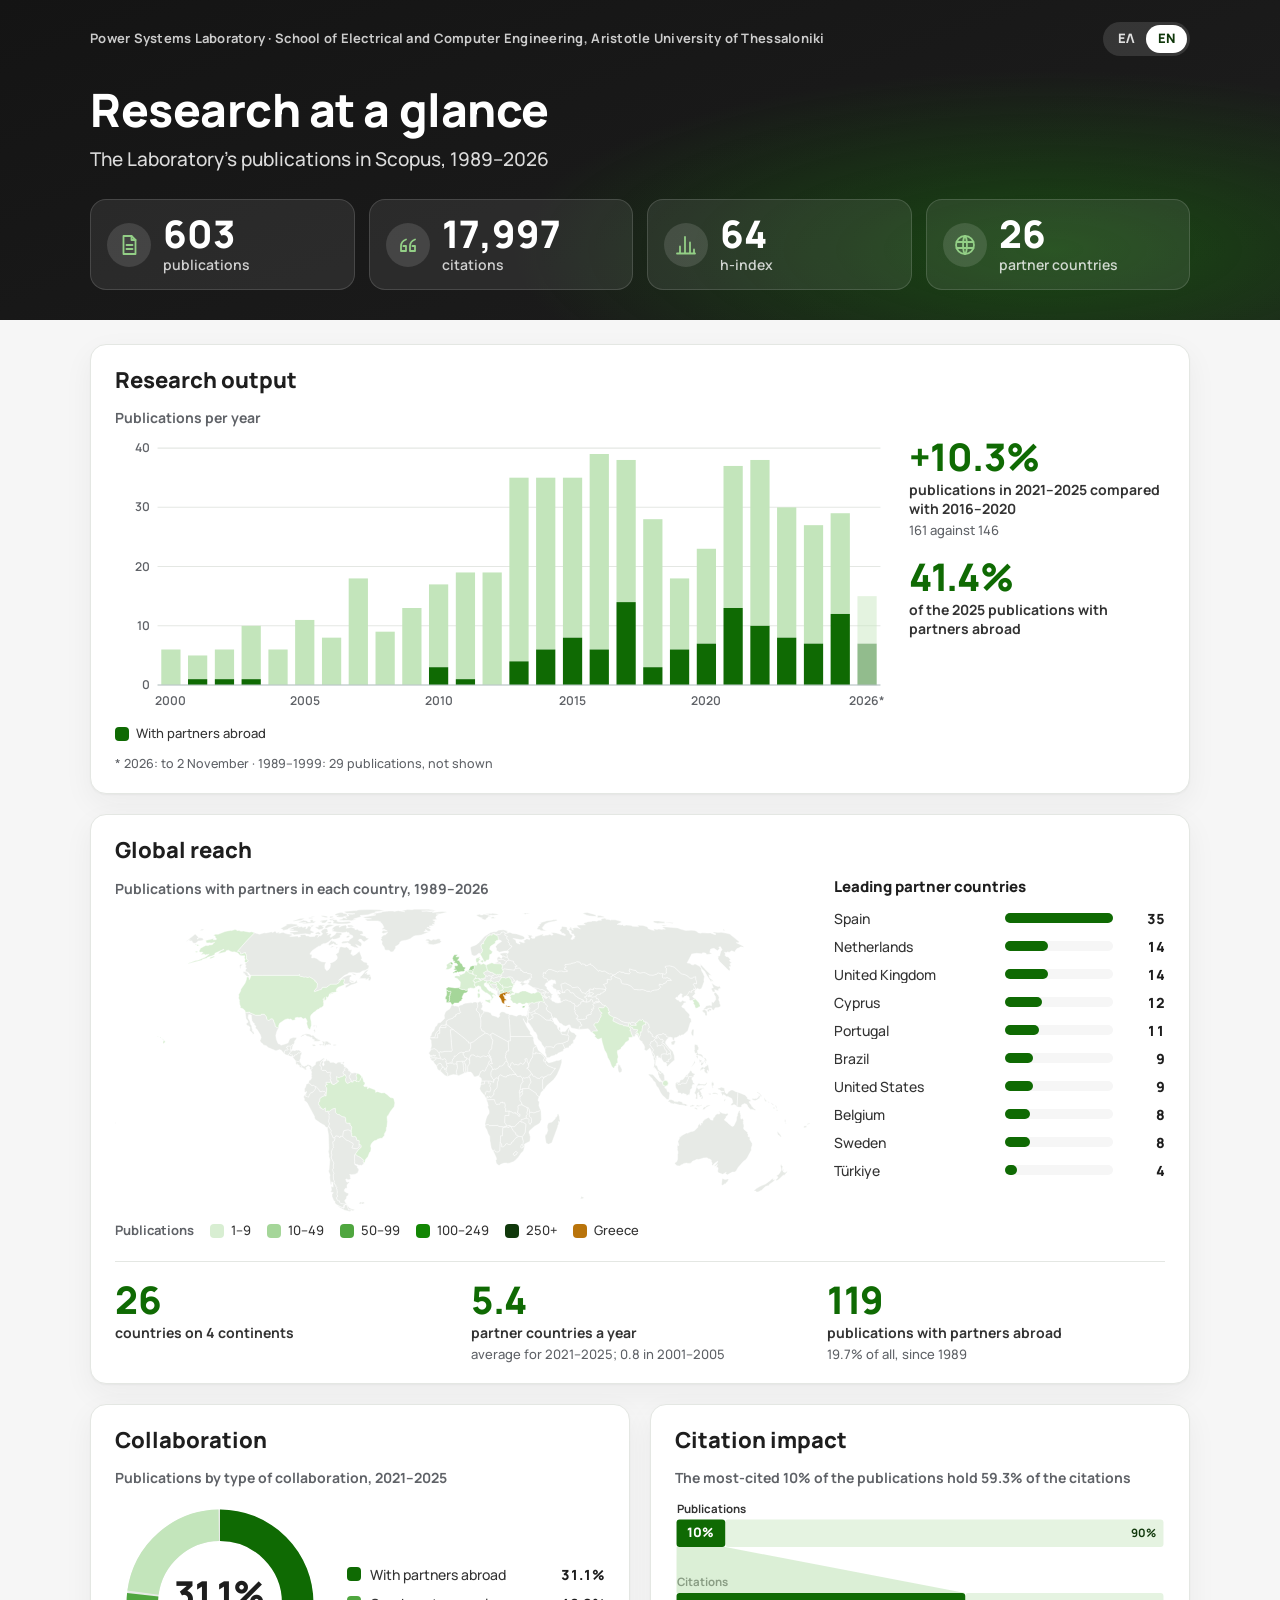
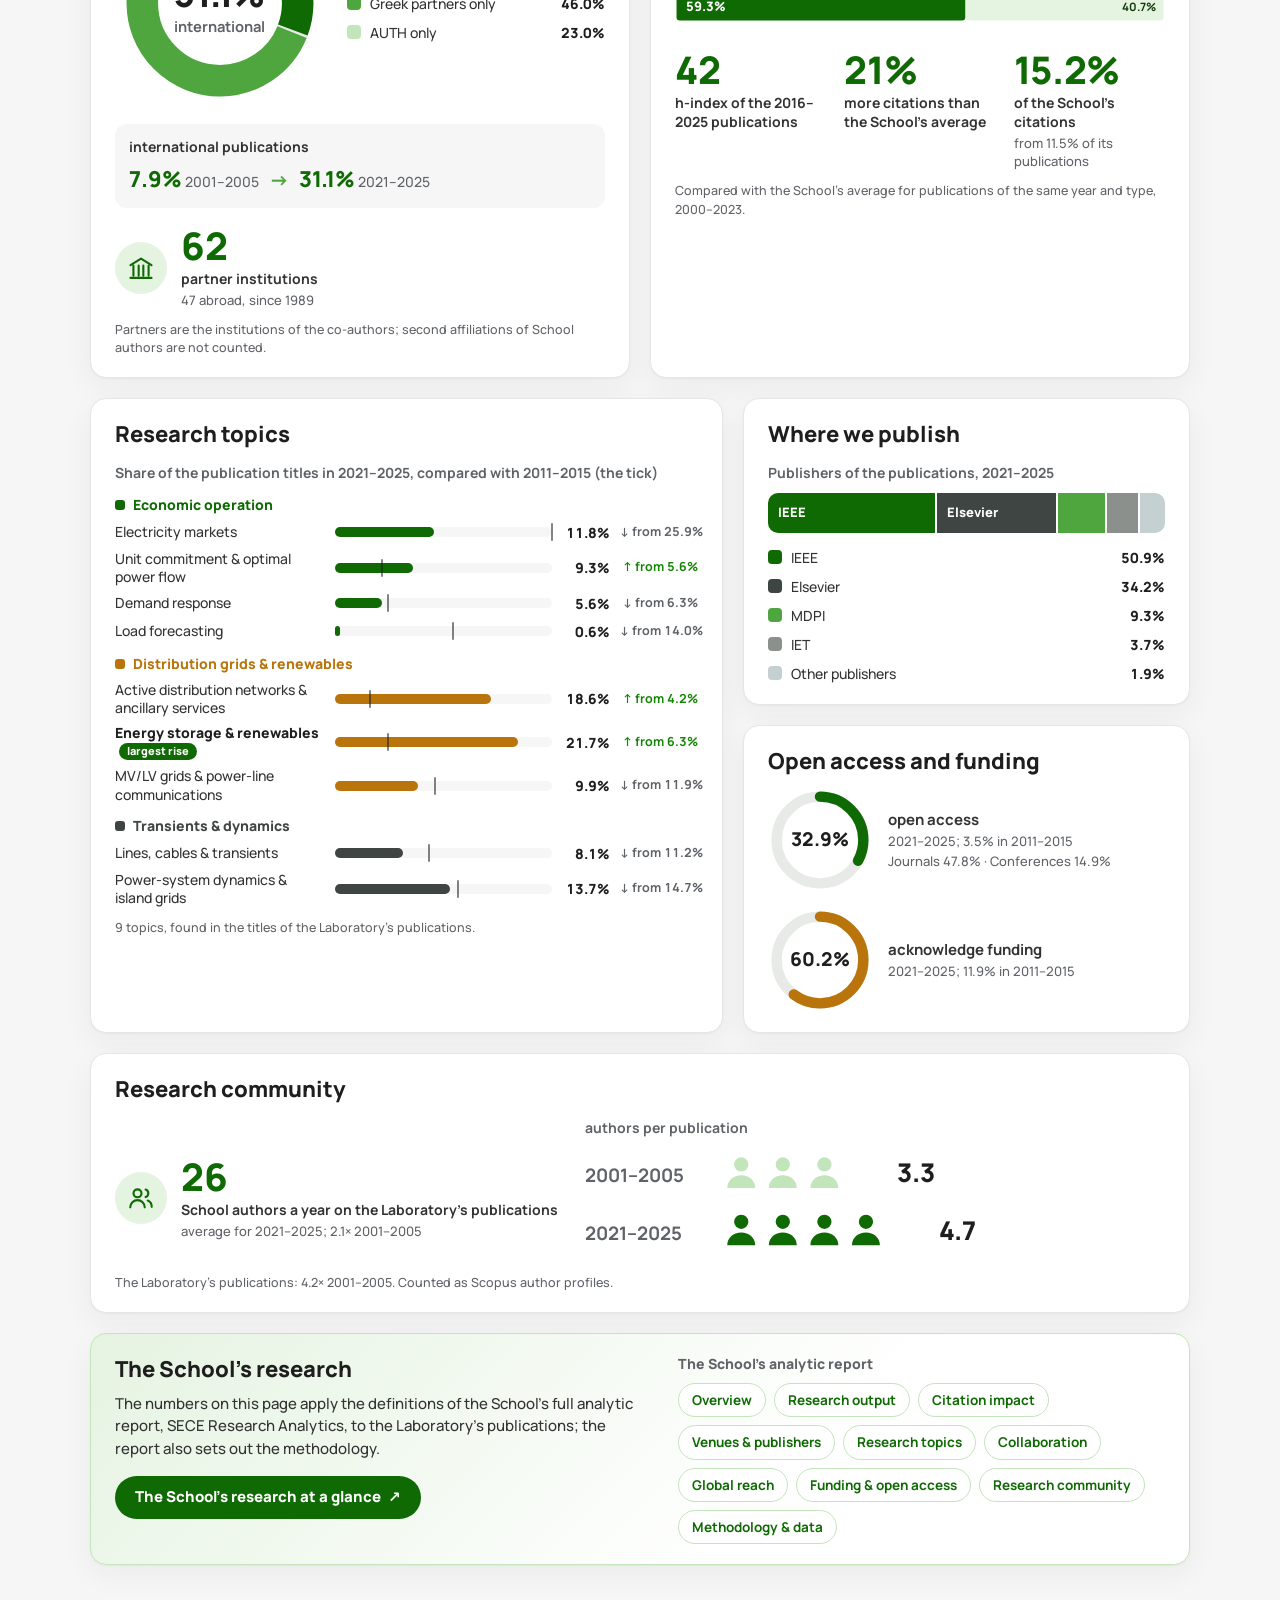
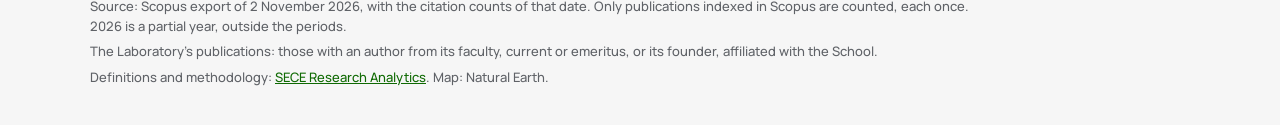
==== commit 7fd7305b: "Drop the link to the Laboratory's website from the header (the page is embedded there)" ====
--- a/en/index.html
+++ b/en/index.html
@@ -42,7 +42,6 @@
     <div class="hero-title">
       <h1>Research at a glance</h1>
       <p class="lead">The Laboratory&#39;s publications in Scopus, 1989–2026</p>
-      <a class="btn btn-hero" href="https://power.ece.auth.gr/en/home-english/" target="_blank" rel="noopener">The Laboratory&#39;s website<span aria-hidden="true"> ↗</span></a>
     </div>
     <ul class="kpis">
       <li class="kpi"><span class="kpi-icon" aria-hidden="true"><svg viewBox="0 0 24 24" fill="none" stroke="currentColor" stroke-width="1.8" stroke-linecap="round" stroke-linejoin="round"><path d="M6.5 3h8l4 4v14h-12z"/><path d="M14.5 3v4h4M9.5 12h6M9.5 16h6"/></svg></span><span class="kpi-value">603</span><span class="kpi-label">publications</span></li>
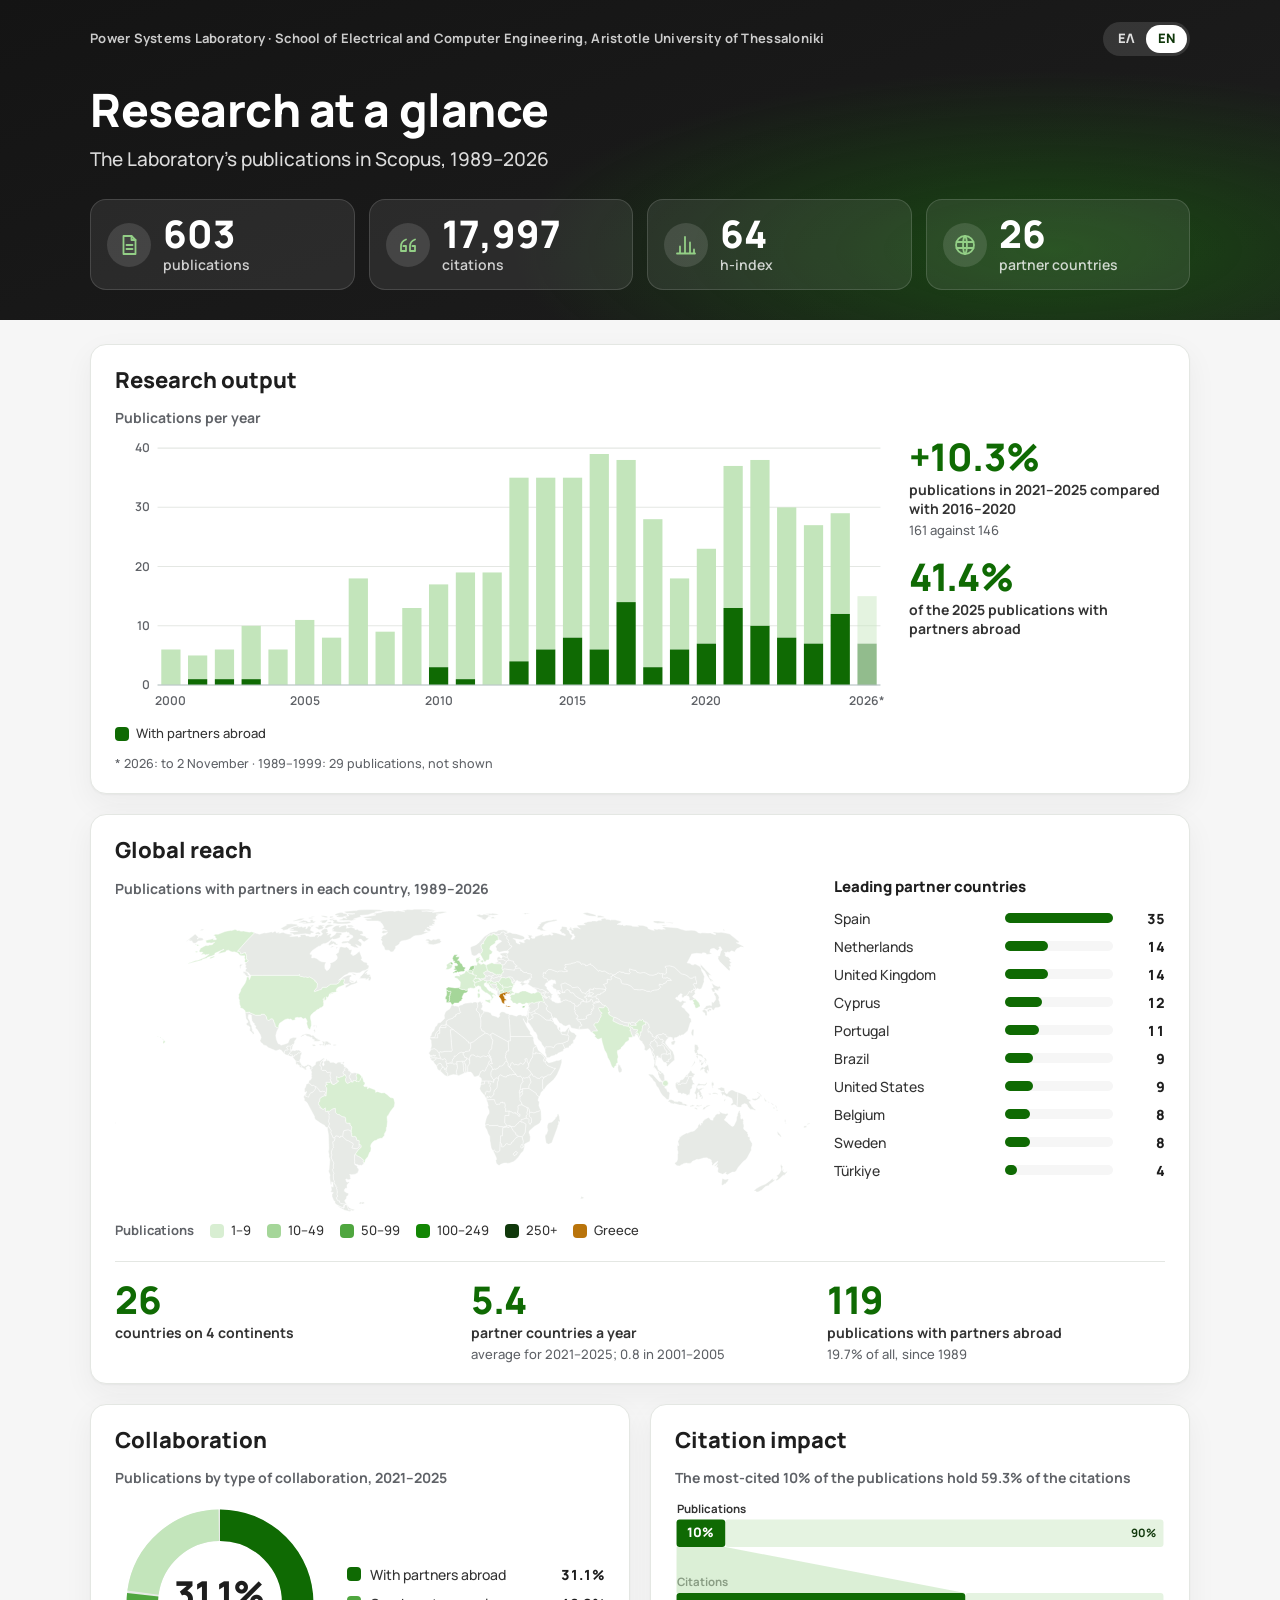
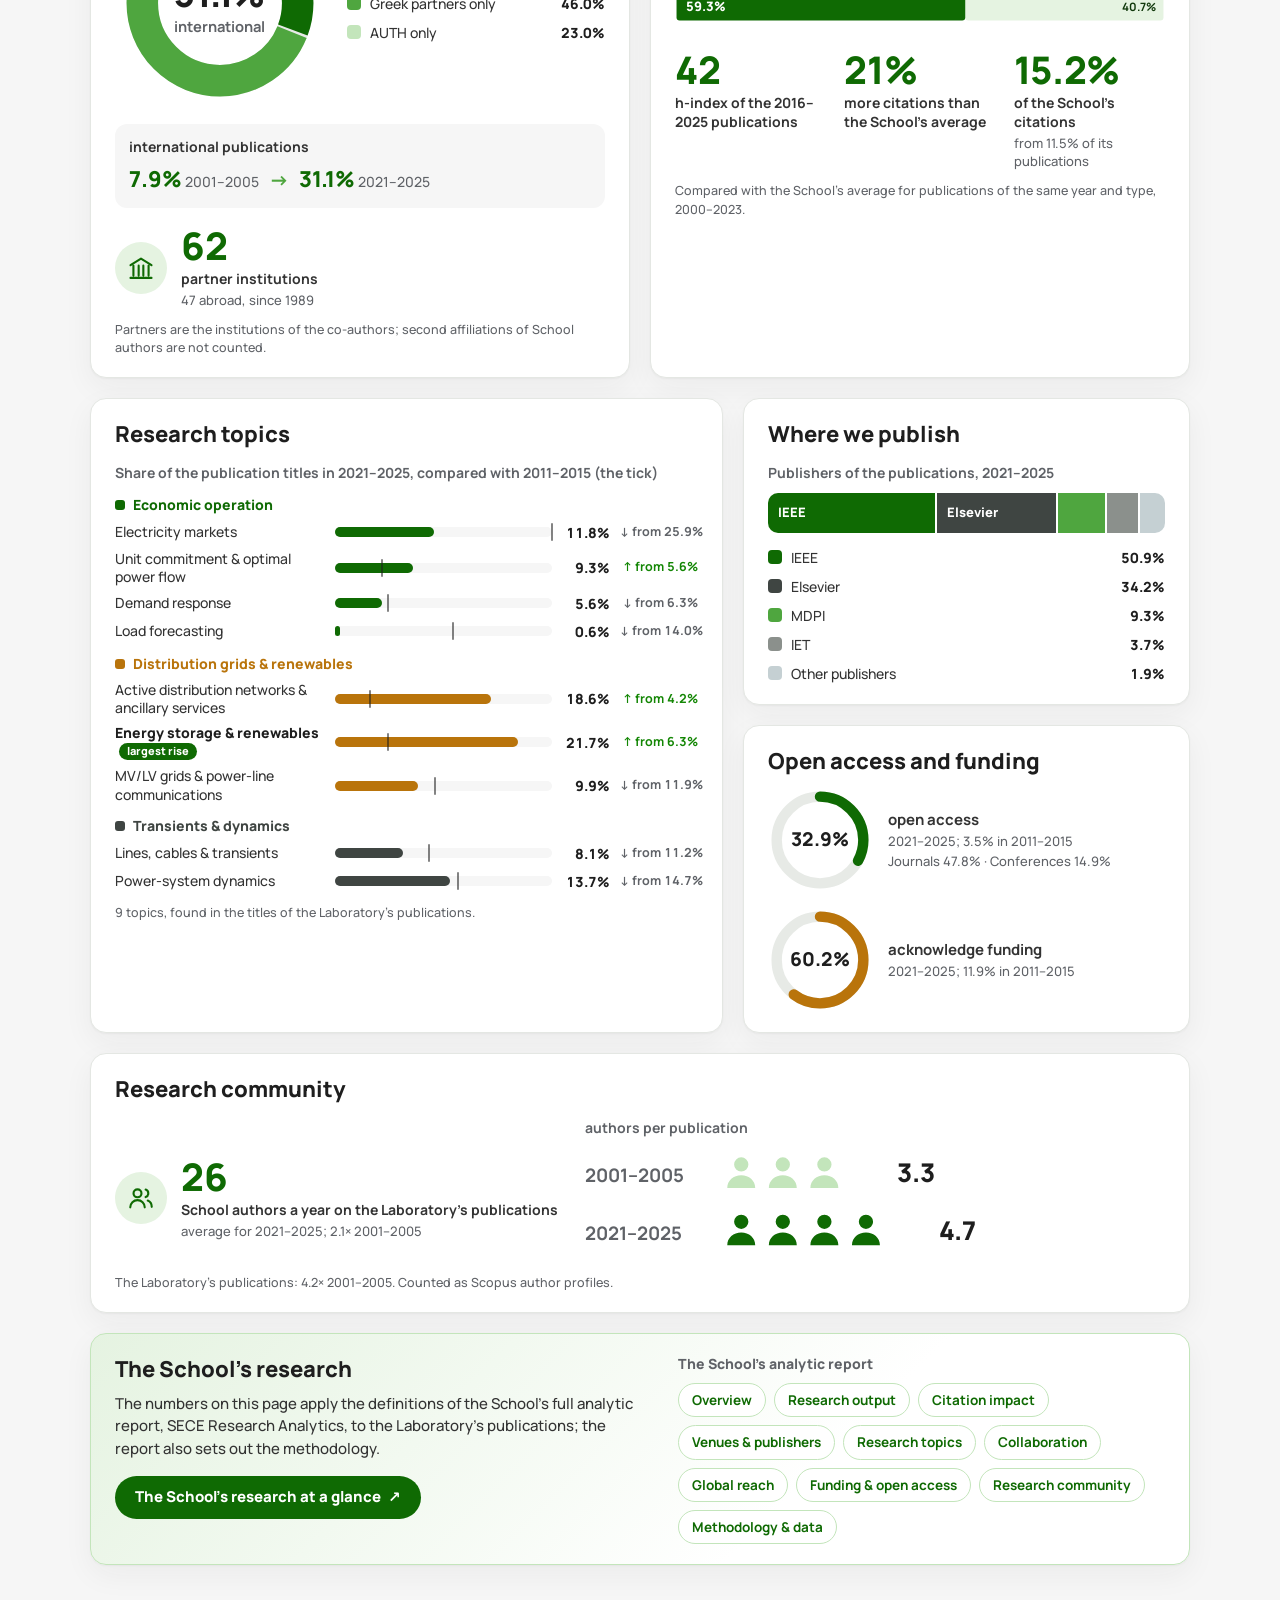
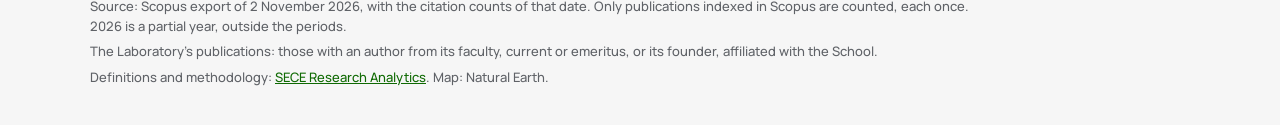
==== commit 56a3c78a: "Rename the dynamics topic: Δυναμική συμπεριφορά συστημάτων ηλεκτρικής ενέργειας / Power-system dynam" ====
--- a/en/index.html
+++ b/en/index.html
@@ -194,8 +194,8 @@
           <span class="hbar-value">8.1%</span>
           <span class="change down">↓ from 11.2%</span>
         </li>
-        <li title="Power-system dynamics &amp; island grids: 13.7% in 2021–2025, 14.7% in 2011–2015">
-          <span class="hbar-label">Power-system dynamics &amp; island grids</span>
+        <li title="Power-system dynamics: 13.7% in 2021–2025, 14.7% in 2011–2015">
+          <span class="hbar-label">Power-system dynamics</span>
           <span class="hbar-track"><span class="hbar-fill" style="width: 52.8%"></span><span class="hbar-tick" style="left: 56.8%"></span></span>
           <span class="hbar-value">13.7%</span>
           <span class="change down">↓ from 14.7%</span>
